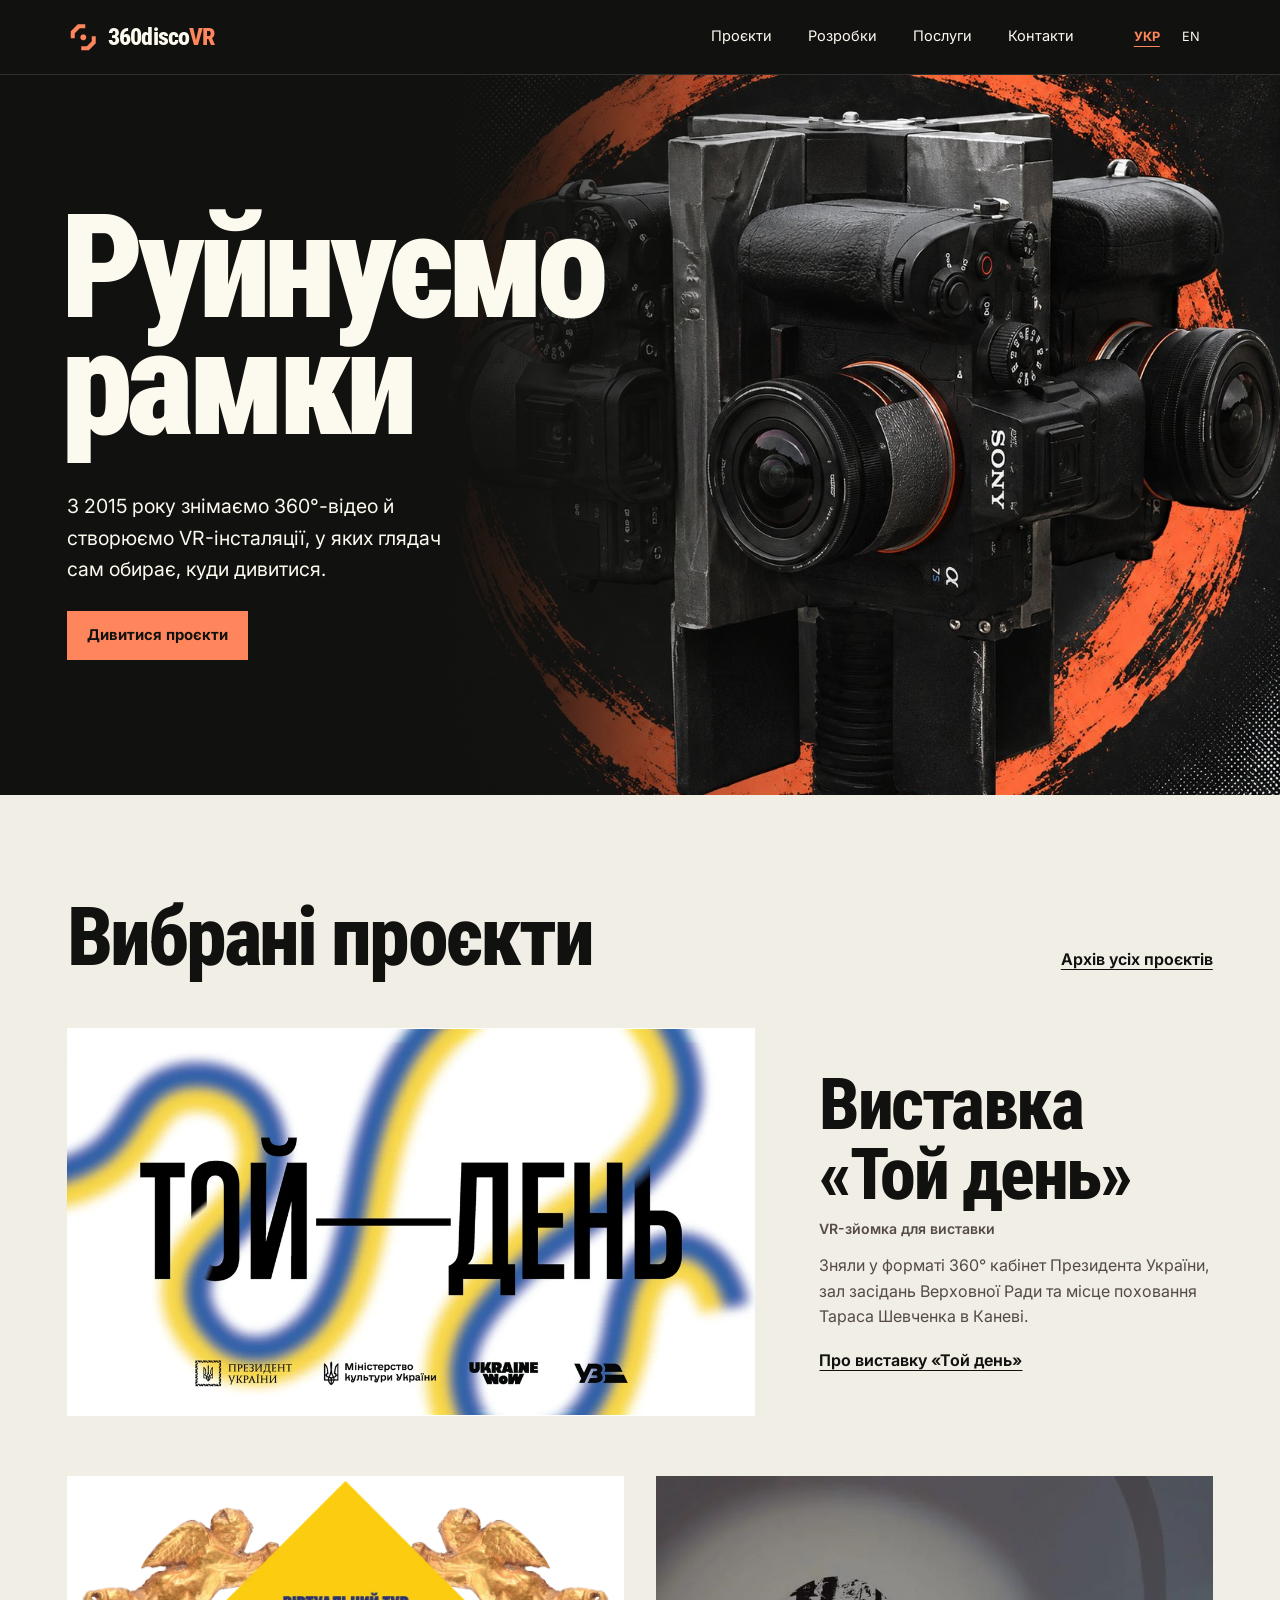
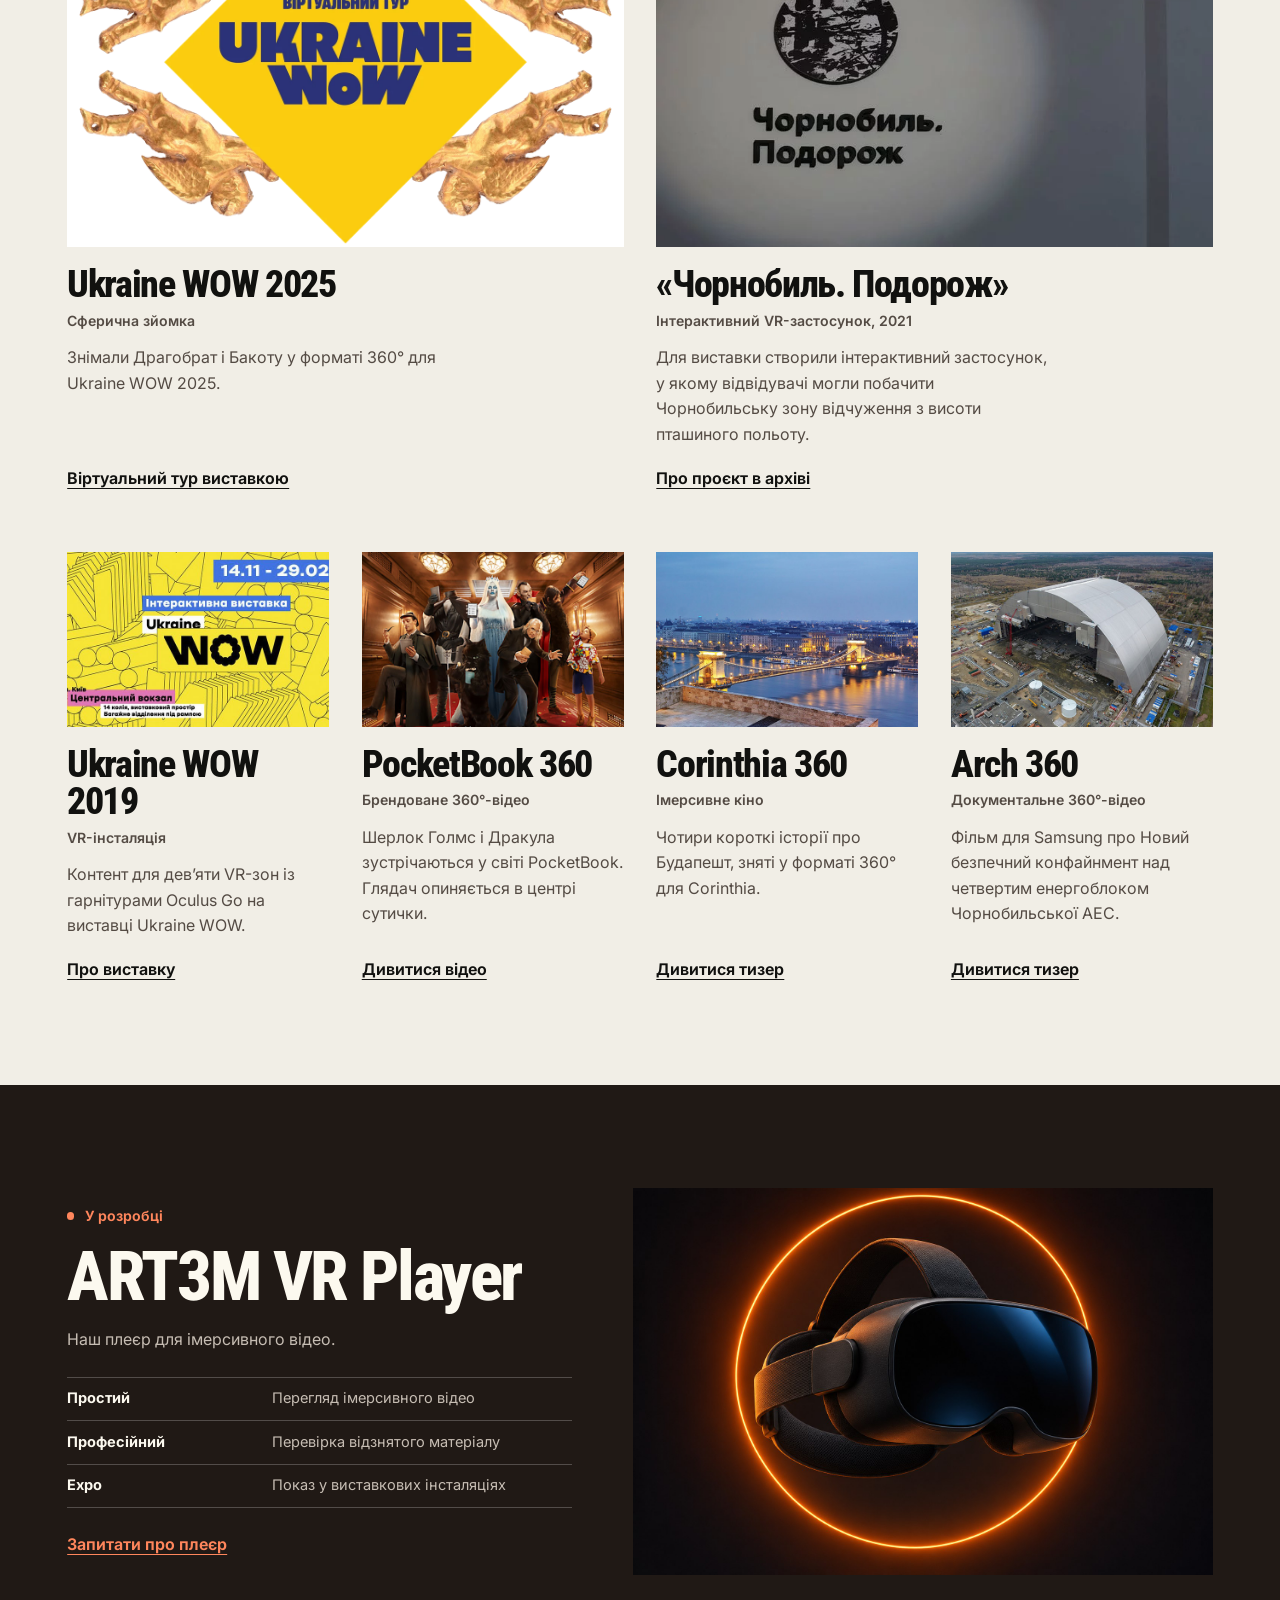
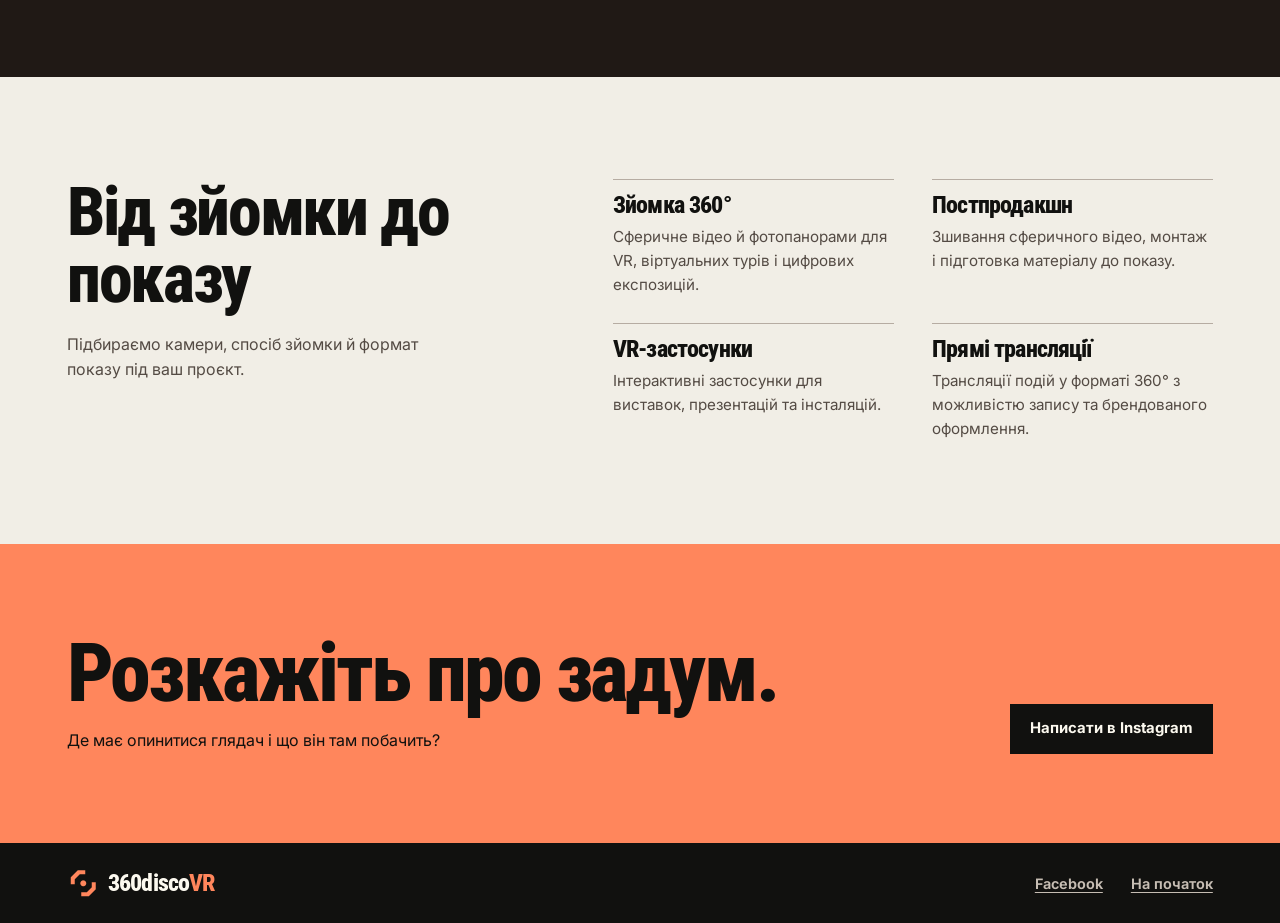
==== index.html @ 65d3a254 "Update project archive and optimize timeline images" ====
<!doctype html>
<html lang="uk">
<head>
  <meta charset="utf-8">
  <meta name="viewport" content="width=device-width, initial-scale=1">
  <meta name="theme-color" content="#11110f">
  <title>Зйомка 360°-відео, VR-інсталяції та трансляції | 360discoVR</title>
  <meta name="description" content="360discoVR знімає 360°-відео з 2015 року. Сферична зйомка, постпродакшн, VR-застосунки, віртуальні тури та прямі трансляції.">
  <link rel="canonical" href="https://360discovr.com/">
  <link rel="alternate" hreflang="uk" href="https://360discovr.com/">
  <link rel="alternate" hreflang="en" href="https://360discovr.com/index_en.html">
  <link rel="alternate" hreflang="x-default" href="https://360discovr.com/">
  <meta property="og:type" content="website">
  <meta property="og:site_name" content="360discoVR">
  <meta property="og:title" content="Зйомка 360°-відео, VR-інсталяції та трансляції | 360discoVR">
  <meta property="og:description" content="360discoVR знімає 360°-відео з 2015 року. Сферична зйомка, постпродакшн, VR-застосунки, віртуальні тури та прямі трансляції.">
  <meta property="og:url" content="https://360discovr.com/">
  <meta property="og:locale" content="uk_UA">
  <meta property="og:locale:alternate" content="en_US">
  <meta property="og:image" content="https://360discovr.com/assets/hero-rig.jpg">
  <meta property="og:image:width" content="1122">
  <meta property="og:image:height" content="1402">
  <meta property="og:image:alt" content="Багатокамерний риг 360discoVR для сферичної зйомки">
  <meta name="twitter:card" content="summary">
  <script type="application/ld+json">
  {
    "@context": "https://schema.org",
    "@graph": [
      {
        "@type": "WebSite",
        "@id": "https://360discovr.com/#website",
        "url": "https://360discovr.com/",
        "name": "360discoVR",
        "inLanguage": [
          "uk",
          "en"
        ],
        "publisher": {
          "@id": "https://360discovr.com/#organization"
        }
      },
      {
        "@type": "Organization",
        "@id": "https://360discovr.com/#organization",
        "name": "360discoVR",
        "url": "https://360discovr.com/",
        "logo": "https://360discovr.com/assets/frame-mark.png",
        "sameAs": [
          "https://www.facebook.com/360discovr",
          "https://www.instagram.com/360discovr/"
        ]
      }
    ]
  }
  </script>
  <link rel="icon" href="assets/frame-mark.png" type="image/png" sizes="64x64">
  <link rel="stylesheet" href="styles.css">
  <script src="site.js" defer></script>
</head>
<body id="top">
  <a class="skip" href="#main">До основного вмісту</a>
  <header class="site-header" id="header">
    <div class="wrap header-inner" id="page-wrapper">
      <a class="brand" href="#top" aria-label="360discoVR"><img class="brand-mark" src="assets/frame-mark.png" alt="" width="64" height="64"><span>360disco<span class="brand-accent">VR</span></span></a>
      <nav class="primary-nav" aria-label="Основна навігація">
        <a href="#work">Проєкти</a>
        <a href="#lab">Розробки</a>
        <a href="#services">Послуги</a>
        <a href="#contact">Контакти</a>
      </nav>
      <nav class="languages" aria-label="Мова сайту">
        <span lang="uk" aria-label="Українська" aria-current="true">УКР</span>
        <a href="index_en.html" lang="en" hreflang="en" aria-label="English" data-language-switch>EN</a>
      </nav>
    </div>
  </header>
  <main id="main">
    <section class="hero" id="banner" aria-labelledby="hero-title">
      <div class="wrap hero-inner">
        <div class="hero-copy">
          <h1 id="hero-title">Руйнуємо<br>рамки</h1>
          <p>З 2015 року знімаємо 360°-відео й створюємо VR-інсталяції, у яких глядач сам обирає, куди дивитися.</p>
          <a class="button button-primary" href="#work">Дивитися проєкти</a>
        </div>
      </div>
      <div class="hero-media">
        <img src="assets/hero-rig.jpg" alt="Багатокамерний риг 360discoVR для зйомки 360°" width="1122" height="1402" fetchpriority="high">
      </div>
    </section>
    <section class="work" id="work" aria-labelledby="work-title">
      <div class="wrap">
        <div class="work-heading">
          <h2 id="work-title">Вибрані проєкти</h2>
          <a class="text-link" href="timeline/timeline.html">Архів усіх проєктів</a>
        </div>
        <div class="work-grid" id="four">
          <article class="project project-featured project-poster" id="that-day">
            <div class="project-visual">
              <img src="assets/that-day.webp" alt="Афіша виставки «Той день»" width="1200" height="674" loading="lazy" decoding="async">
            </div>
            <div class="project-body">
              <h3>Виставка «Той день»</h3>
              <p class="project-type">VR-зйомка для виставки</p>
              <p>Зняли у форматі 360° кабінет Президента України, зал засідань Верховної Ради та місце поховання Тараса Шевченка в Каневі.</p>
              <a class="text-link" href="https://www.president.gov.ua/news/prezident-i-persha-ledi-vidvidali-vistavku-toj-den-prisvyach-105965">Про виставку «Той день»</a>
            </div>
          </article>
          <article class="project project-wide project-poster" id="ukraine-wow-2025">
            <div class="project-visual">
              <img src="assets/ukraine-wow-2025.webp" alt="Обкладинка віртуального туру Ukraine WOW" width="1200" height="788" loading="lazy" decoding="async">
            </div>
            <div class="project-body">
              <h3>Ukraine WOW 2025</h3>
              <p class="project-type">Сферична зйомка</p>
              <p>Знімали Драгобрат і Бакоту у форматі 360° для Ukraine WOW 2025.</p>
              <a class="text-link" href="https://wow.emuseum.ua/">Віртуальний тур виставкою</a>
            </div>
          </article>
          <article class="project project-wide" id="chornobyl-journey">
            <div class="project-visual">
              <img src="assets/chornobyl-journey.png" alt="Назва виставки «Чорнобиль. Подорож» на стіні експозиції" width="800" height="533" loading="lazy" decoding="async">
            </div>
            <div class="project-body">
              <h3>«Чорнобиль. Подорож»</h3>
              <p class="project-type">Інтерактивний VR-застосунок, 2021</p>
              <p>Для виставки створили інтерактивний застосунок, у якому відвідувачі могли побачити Чорнобильську зону відчуження з висоти пташиного польоту.</p>
              <a class="text-link" href="timeline/timeline.html#chornobyl-journey">Про проєкт в архіві</a>
            </div>
          </article>
          <article class="project" id="ukraine-wow-2019">
            <div class="project-visual">
              <img src="assets/ukraine-wow.jpg" alt="" loading="lazy" decoding="async">
            </div>
            <div class="project-body">
              <h3>Ukraine WOW 2019</h3>
              <p class="project-type">VR-інсталяція</p>
              <p>Контент для дев’яти VR-зон із гарнітурами Oculus Go на виставці Ukraine WOW.</p>
              <a class="text-link" href="https://youtu.be/pH9osvwG40c">Про виставку</a>
            </div>
          </article>
          <article class="project">
            <div class="project-visual">
              <img src="assets/pocketbook.jpg" alt="" loading="lazy" decoding="async">
            </div>
            <div class="project-body">
              <h3>PocketBook 360</h3>
              <p class="project-type">Брендоване 360°-відео</p>
              <p>Шерлок Голмс і Дракула зустрічаються у світі PocketBook. Глядач опиняється в центрі сутички.</p>
              <a class="text-link" href="https://youtu.be/mjKu3R2jIFE">Дивитися відео</a>
            </div>
          </article>
          <article class="project">
            <div class="project-visual">
              <img src="assets/corinthia.jpg" alt="" loading="lazy" decoding="async">
            </div>
            <div class="project-body">
              <h3>Corinthia 360</h3>
              <p class="project-type">Імерсивне кіно</p>
              <p>Чотири короткі історії про Будапешт, зняті у форматі 360° для Corinthia.</p>
              <a class="text-link" href="https://vimeo.com/211934282" aria-label="Дивитися тизер Corinthia 360">Дивитися тизер</a>
            </div>
          </article>
          <article class="project">
            <div class="project-visual">
              <img src="assets/arch.jpg" alt="" loading="lazy" decoding="async">
            </div>
            <div class="project-body">
              <h3>Arch 360</h3>
              <p class="project-type">Документальне 360°-відео</p>
              <p>Фільм для Samsung про Новий безпечний конфайнмент над четвертим енергоблоком Чорнобильської АЕС.</p>
              <a class="text-link" href="https://vimeo.com/208648472" aria-label="Дивитися тизер Arch 360">Дивитися тизер</a>
            </div>
          </article>
        </div>
      </div>
    </section>
    <section class="lab" id="lab" aria-labelledby="lab-title">
      <div class="wrap product">
        <div class="product-copy">
          <p class="status">У розробці</p>
          <h2 id="lab-title">ART3M VR Player</h2>
          <p class="product-intro">Наш плеєр для імерсивного відео.</p>
          <dl class="mode-list">
            <div><dt>Простий</dt><dd>Перегляд імерсивного відео</dd></div>
            <div><dt>Професійний</dt><dd>Перевірка відзнятого матеріалу</dd></div>
            <div><dt>Expo</dt><dd>Показ у виставкових інсталяціях</dd></div>
          </dl>
          <a class="text-link" href="#contact">Запитати про плеєр</a>
        </div>
        <img class="product-image" src="assets/player.jpg" alt="" width="1536" height="1024" loading="lazy" decoding="async">
      </div>
    </section>
    <section class="services" id="services" aria-labelledby="services-title">
      <div class="wrap services-inner" id="wrapper">
        <div class="services-heading">
          <h2 id="services-title">Від зйомки до показу</h2>
          <p>Підбираємо камери, спосіб зйомки й формат показу під ваш проєкт.</p>
        </div>
        <div class="service-grid">
          <article class="service" id="one"><h3>Зйомка 360°</h3><p>Сферичне відео й фотопанорами для VR, віртуальних турів і цифрових експозицій.</p></article>
          <article class="service" id="two"><h3>Постпродакшн</h3><p>Зшивання сферичного відео, монтаж і підготовка матеріалу до показу.</p></article>
          <article class="service" id="three"><h3>VR-застосунки</h3><p>Інтерактивні застосунки для виставок, презентацій та інсталяцій.</p></article>
          <article class="service"><h3>Прямі трансляції</h3><p>Трансляції подій у форматі 360° з можливістю запису та брендованого оформлення.</p></article>
        </div>
      </div>
    </section>
    <section class="contact" id="contact" aria-labelledby="contact-title">
      <div class="wrap contact-inner" id="footer">
        <div>
          <h2 id="contact-title">Розкажіть про задум.</h2>
          <p>Де має опинитися глядач і що він там побачить?</p>
        </div>
        <a class="button button-dark" href="https://www.instagram.com/360discovr/">Написати в Instagram</a>
      </div>
    </section>
  </main>
  <footer class="wrap footer">
    <a class="brand" href="#top" aria-label="360discoVR"><img class="brand-mark" src="assets/frame-mark.png" alt="" width="64" height="64"><span>360disco<span class="brand-accent">VR</span></span></a>
    <a class="text-link" href="https://www.facebook.com/360discovr">Facebook</a>
    <a class="text-link" href="#top">На початок</a>
  </footer>
</body>
</html>
---- styles.css ----
@import url('https://fonts.googleapis.com/css2?family=Inter:wght@400..700&family=Roboto+Condensed:wght@600..900&display=swap');

:root {
  color-scheme: dark;
  --black: #11110f;
  --white: #fcf9ef;
  --paper: #f1eee6;
  --accent: #ff865c;
  --muted: #c6bdb3;
  --paper-muted: #544b44;
  --display: "Roboto Condensed", "Arial Narrow", Inter, system-ui, sans-serif;
  --gutter: clamp(1.125rem, 5.25vw, 5rem);
  --section-space: clamp(3.5rem, 8vw, 8rem);
}

*, *::before, *::after { box-sizing: border-box; }
html { scroll-behavior: smooth; }
body { margin: 0; background: var(--black); color: var(--white); font: 1rem / 1.6 Inter, system-ui, sans-serif; }
h1, h2, h3, p, dl, dd { margin: 0; }
h1, h2, h3 { font-family: var(--display); font-weight: 800; line-height: .98; letter-spacing: -.035em; }
h2 { font-size: clamp(2.65rem, 6.4vw, 6.25rem); text-wrap: balance; }
a { color: inherit; text-decoration: none; }
a:focus-visible { outline: 2px solid currentColor; outline-offset: 5px; }
img { display: block; width: 100%; height: auto; }
.wrap { width: min(100%, 91rem); margin-inline: auto; padding-inline: var(--gutter); }
.skip { position: absolute; z-index: 5; top: .75rem; left: .75rem; padding: .65rem 1rem; transform: translateY(-200%); background: var(--accent); color: var(--black); }
.skip:focus { transform: translateY(0); }

.site-header { position: relative; z-index: 1; border-bottom: 1px solid #ffffff20; }
.header-inner { display: grid; grid-template-columns: 1fr auto auto; align-items: center; column-gap: clamp(1.25rem, 4vw, 4rem); min-height: 4.6rem; }
.brand { display: inline-flex; align-items: center; gap: .55rem; width: fit-content; white-space: nowrap; font: 800 1.52rem / 1 var(--display); letter-spacing: -.035em; }
.brand-mark { flex: none; width: 2rem; height: 2rem; }
.brand-accent { color: var(--accent); }
.primary-nav, .languages { display: flex; align-items: center; }
.primary-nav { flex-wrap: wrap; column-gap: clamp(.8rem, 2.8vw, 2.7rem); font-size: .91rem; }
.primary-nav a, .languages > * { display: inline-flex; align-items: center; min-height: 2.75rem; }
.primary-nav a:hover, .languages a:hover, .footer a:hover { color: var(--accent); }
.languages { font-size: .8rem; }
.languages > * { justify-content: center; min-width: 2.75rem; padding-inline: .25rem; }
.languages [aria-current] { color: var(--accent); font-weight: 700; text-decoration: underline; text-underline-offset: .36em; }

.hero { position: relative; isolation: isolate; }
.hero-media { position: absolute; z-index: -1; inset: 0 0 0 34%; }
.hero-media img { height: 100%; object-fit: cover; object-position: center 46%; }
.hero-media::after {
  position: absolute;
  inset: 0;
  content: "";
  background: linear-gradient(90deg, var(--black), #11110fdf 11%, #11110f38 34%, transparent 54%);
  pointer-events: none;
}
.hero-inner { display: grid; align-items: center; min-height: clamp(37rem, 80svh, 54rem); padding-block: clamp(4rem, 8vw, 8rem); }
.hero-copy { max-width: 56%; }
.hero h1 {
  margin-left: -.045em;
  font-size: clamp(4.65rem, 11.3vw, 11rem);
  font-weight: 900;
  line-height: .81;
  letter-spacing: -.045em;
}
.hero-copy p { max-width: 32ch; margin-top: clamp(1.6rem, 4vw, 3rem); color: var(--white); font-size: clamp(1rem, 1.7vw, 1.22rem); }
.button { display: inline-flex; align-items: center; justify-content: center; width: fit-content; min-height: 3.1rem; padding: .75rem 1.25rem; font-size: .93rem; font-weight: 700; line-height: 1.3; }
.button-primary { margin-top: 1.6rem; background: var(--accent); color: var(--black); }
.button-primary:hover { background: var(--white); }
.button-primary:focus-visible { outline-color: var(--white); }

.work, .services { color-scheme: light; background: var(--paper); color: var(--black); }
.work { padding-block: var(--section-space); }
.work-heading { display: flex; flex-wrap: wrap; justify-content: space-between; align-items: baseline; gap: .9rem 2rem; margin-bottom: clamp(1.7rem, 4vw, 3.5rem); }
.work-heading h2 { text-wrap: unset; }
.work-grid { display: grid; grid-template-columns: repeat(4, minmax(0, 1fr)); gap: clamp(2rem, 4.75vw, 4.5rem) clamp(1.2rem, 2.55vw, 2.5rem); }
.project { position: relative; display: flex; flex-direction: column; min-width: 0; }
.project-wide { grid-column: span 2; }
.project-featured { grid-column: 1 / -1; display: grid; grid-template-columns: minmax(0, 1.75fr) minmax(0, 1fr); align-items: center; gap: clamp(1.4rem, 5vw, 4.75rem); }
.project-visual { overflow: hidden; aspect-ratio: 3 / 2; background: #d5cdc0; }
.project-featured .project-visual { aspect-ratio: 16 / 9; }
.project-visual img { height: 100%; object-fit: cover; }
.project-poster .project-visual { background: #fff; }
.project-poster .project-visual img { object-fit: contain; }
.project-body { display: flex; flex: 1; flex-direction: column; align-items: flex-start; padding-top: 1.1rem; }
.project-featured .project-body { padding-top: 0; }
.project h3 { font-size: clamp(1.75rem, 3vw, 2.9rem); }
.project-featured h3 { font-size: clamp(2.7rem, 5.6vw, 5.5rem); }
.project-type { margin-top: .45rem; color: var(--paper-muted); font-size: .88rem; font-weight: 600; }
.project-body > p + p { max-width: 40ch; margin-block: .8rem 1.15rem; color: var(--paper-muted); }
.text-link { font-weight: 650; text-decoration: underline; text-underline-offset: .24em; text-decoration-thickness: 1px; }
.text-link:hover { text-decoration-thickness: 2px; }
.project .text-link { margin-top: auto; }
.project .text-link::after { position: absolute; inset: 0; content: ""; }
.project .text-link:focus-visible { outline: none; }
.project .text-link:focus-visible::after { outline: 2px solid var(--black); outline-offset: 6px; }

.lab { background: #201915; padding-block: var(--section-space); }
.product { display: grid; grid-template-columns: minmax(0, 1fr) minmax(0, 1.15fr); gap: clamp(1.75rem, 4.75vw, 4.75rem); align-items: center; }
.status { display: flex; align-items: center; gap: .65rem; margin-bottom: 1rem; color: var(--accent); font-size: .88rem; font-weight: 650; }
.status::before { width: .45rem; aspect-ratio: 1; background: currentColor; border-radius: 50%; content: ""; }
.product h2 { font-size: clamp(2.65rem, 5.4vw, 5.6rem); text-wrap: unset; }
.product-intro { max-width: 43ch; margin-top: 1rem; color: var(--muted); }
.mode-list { margin-block: 1.5rem; border-top: 1px solid #ffffff39; }
.mode-list div { display: grid; grid-template-columns: minmax(7.4rem, .85fr) minmax(0, 1.3fr); gap: .6rem; padding-block: .6rem; border-bottom: 1px solid #ffffff39; font-size: .91rem; }
.mode-list dt { font-weight: 700; }
.mode-list dd { color: var(--muted); }
.product-copy .text-link { color: var(--accent); }
.product-image { aspect-ratio: 3 / 2; object-fit: cover; }

.services { padding-block: var(--section-space); }
.services-inner { display: grid; grid-template-columns: minmax(0, .85fr) minmax(0, 1.15fr); gap: clamp(1.8rem, 8vw, 8rem); align-items: start; }
.services h2 { font-size: clamp(2.65rem, 5.3vw, 5.1rem); text-wrap: unset; }
.services-heading p { max-width: 36ch; margin-top: 1.2rem; color: var(--paper-muted); }
.service-grid { display: grid; grid-template-columns: repeat(2, minmax(0, 1fr)); gap: 1.6rem clamp(1.1rem, 3vw, 3rem); }
.service { padding-top: .85rem; border-top: 1px solid #b6aca2; }
.service h3 { margin-bottom: .45rem; font-size: 1.5rem; }
.service p { color: var(--paper-muted); font-size: .95rem; }

.contact { background: var(--accent); color: var(--black); }
.contact-inner { display: flex; justify-content: space-between; align-items: end; gap: 1.5rem; padding-block: clamp(2.8rem, 7vw, 6.5rem); }
.contact h2 { max-width: 18ch; text-wrap: unset; }
.contact p { max-width: 49ch; margin-top: .9rem; }
.button-dark { flex: none; background: var(--black); color: var(--white); }
.button-dark:hover { background: #36251f; }
.button-dark:focus-visible { outline-color: var(--black); }
.footer { display: flex; align-items: center; gap: 1rem 1.75rem; min-height: 5rem; padding-block: 1rem; }
.footer .brand { margin-right: auto; }
.footer .text-link { color: var(--muted); font-size: .9rem; }

.archive-header { grid-template-columns: 1fr auto; }
.archive-header > .text-link { font-size: .9rem; }
.archive-intro { padding-block: clamp(2.75rem, 6vw, 5.5rem) clamp(2rem, 4vw, 3.75rem); }
.archive-intro h1 { font-size: clamp(3rem, 8vw, 7rem); }
.archive-intro p { max-width: 58ch; margin-top: 1rem; color: var(--muted); }
.archive-years { display: flex; flex-wrap: wrap; gap: 0 clamp(1rem, 2.4vw, 2rem); margin-top: 1.5rem; border-top: 1px solid #ffffff26; }
.archive-years a { display: inline-flex; min-height: 2.75rem; align-items: center; color: var(--accent); font-size: .9rem; font-weight: 700; }
.archive-years a:hover { text-decoration: underline; text-underline-offset: .25em; }
.archive-list { padding-block: clamp(1.75rem, 4vw, 3.5rem) var(--section-space); }
.archive { background: var(--paper); }
.archive-intro { background: var(--black); }
.archive-list { color-scheme: light; color: var(--black); }
.archive-year { display: grid; grid-template-columns: minmax(6rem, .24fr) minmax(0, 1fr); gap: clamp(1rem, 4vw, 4.5rem); padding-block: clamp(1.5rem, 4vw, 3.5rem); border-top: 1px solid #b6aca2; }
.archive-year h2 { font-size: clamp(2.55rem, 5.2vw, 5rem); text-wrap: unset; scroll-margin-top: 1rem; }
.archive-project { padding-block: 1.5rem; scroll-margin-top: 1rem; }
.archive-project:first-child { padding-top: 0; }
.archive-project:last-child { padding-bottom: 0; }
.archive-project + .archive-project { border-top: 1px solid #b6aca2; }
.archive-project-media { display: grid; grid-template-columns: minmax(0, 1fr) minmax(0, .75fr); align-items: start; gap: clamp(1rem, 3vw, 2.5rem); }
.archive-project h3 { font-size: clamp(1.6rem, 3.15vw, 3rem); }
.archive-copy p { max-width: 66ch; margin-top: .65rem; color: var(--paper-muted); }
.archive-project .archive-date { margin: 0 0 .55rem; font-size: .88rem; font-weight: 600; }
.archive-cover { max-height: 17rem; width: auto; max-width: 100%; justify-self: end; }
.archive-project-poster .archive-cover { width: 100%; aspect-ratio: 3 / 2; object-fit: contain; background: white; }

@media (max-width: 960px) {
  .work-grid { grid-template-columns: repeat(2, minmax(0, 1fr)); }
  .project-wide { grid-column: auto; }
}

@media (max-width: 780px) {
  .header-inner { grid-template-columns: 1fr auto; padding-block: .45rem 0; }
  .languages { grid-area: 1 / 2; }
  .primary-nav { grid-column: 1 / -1; column-gap: clamp(.8rem, 3vw, 2rem); }
  .hero-inner { min-height: clamp(31rem, 72svh, 41rem); }
  .hero-media { left: 25%; }
  .hero-copy { max-width: 64%; }
  .project-featured { grid-template-columns: minmax(0, 1.2fr) minmax(0, 1fr); }
  .product, .services-inner { grid-template-columns: 1fr; }
  .product-image { max-width: 42rem; }
  .contact-inner { flex-direction: column; align-items: flex-start; }
}

@media (max-width: 560px) {
  .primary-nav { font-size: .86rem; }
  .hero { display: grid; }
  .hero-inner { grid-row: 1; min-height: 0; padding-block: 2.85rem 0; }
  .hero-copy { max-width: 100%; }
  .hero h1 { font-size: clamp(4.35rem, 16vw, 6rem); }
  .hero-copy p { margin-top: 1.2rem; }
  .button-primary { margin-top: 1.25rem; }
  .hero-media { position: relative; grid-row: 2; inset: auto; margin-top: -.1rem; aspect-ratio: 1.25; }
  .hero-media img { object-position: center 44%; }
  .hero-media::after { background: linear-gradient(180deg, var(--black), transparent 26%); }
  .work-grid, .project-featured { grid-template-columns: 1fr; }
  .project-featured { gap: 1.1rem; }
  .project-featured .project-visual { aspect-ratio: 3 / 2; }
  .footer { flex-wrap: wrap; }
  .footer .brand { flex-basis: 100%; }
  .archive-year, .archive-project-media { grid-template-columns: 1fr; gap: 1rem; }
  .archive-cover { justify-self: start; }
}

@media (max-width: 400px) {
  .service-grid { grid-template-columns: 1fr; }
}

@media (prefers-reduced-motion: reduce) {
  html { scroll-behavior: auto; }
}
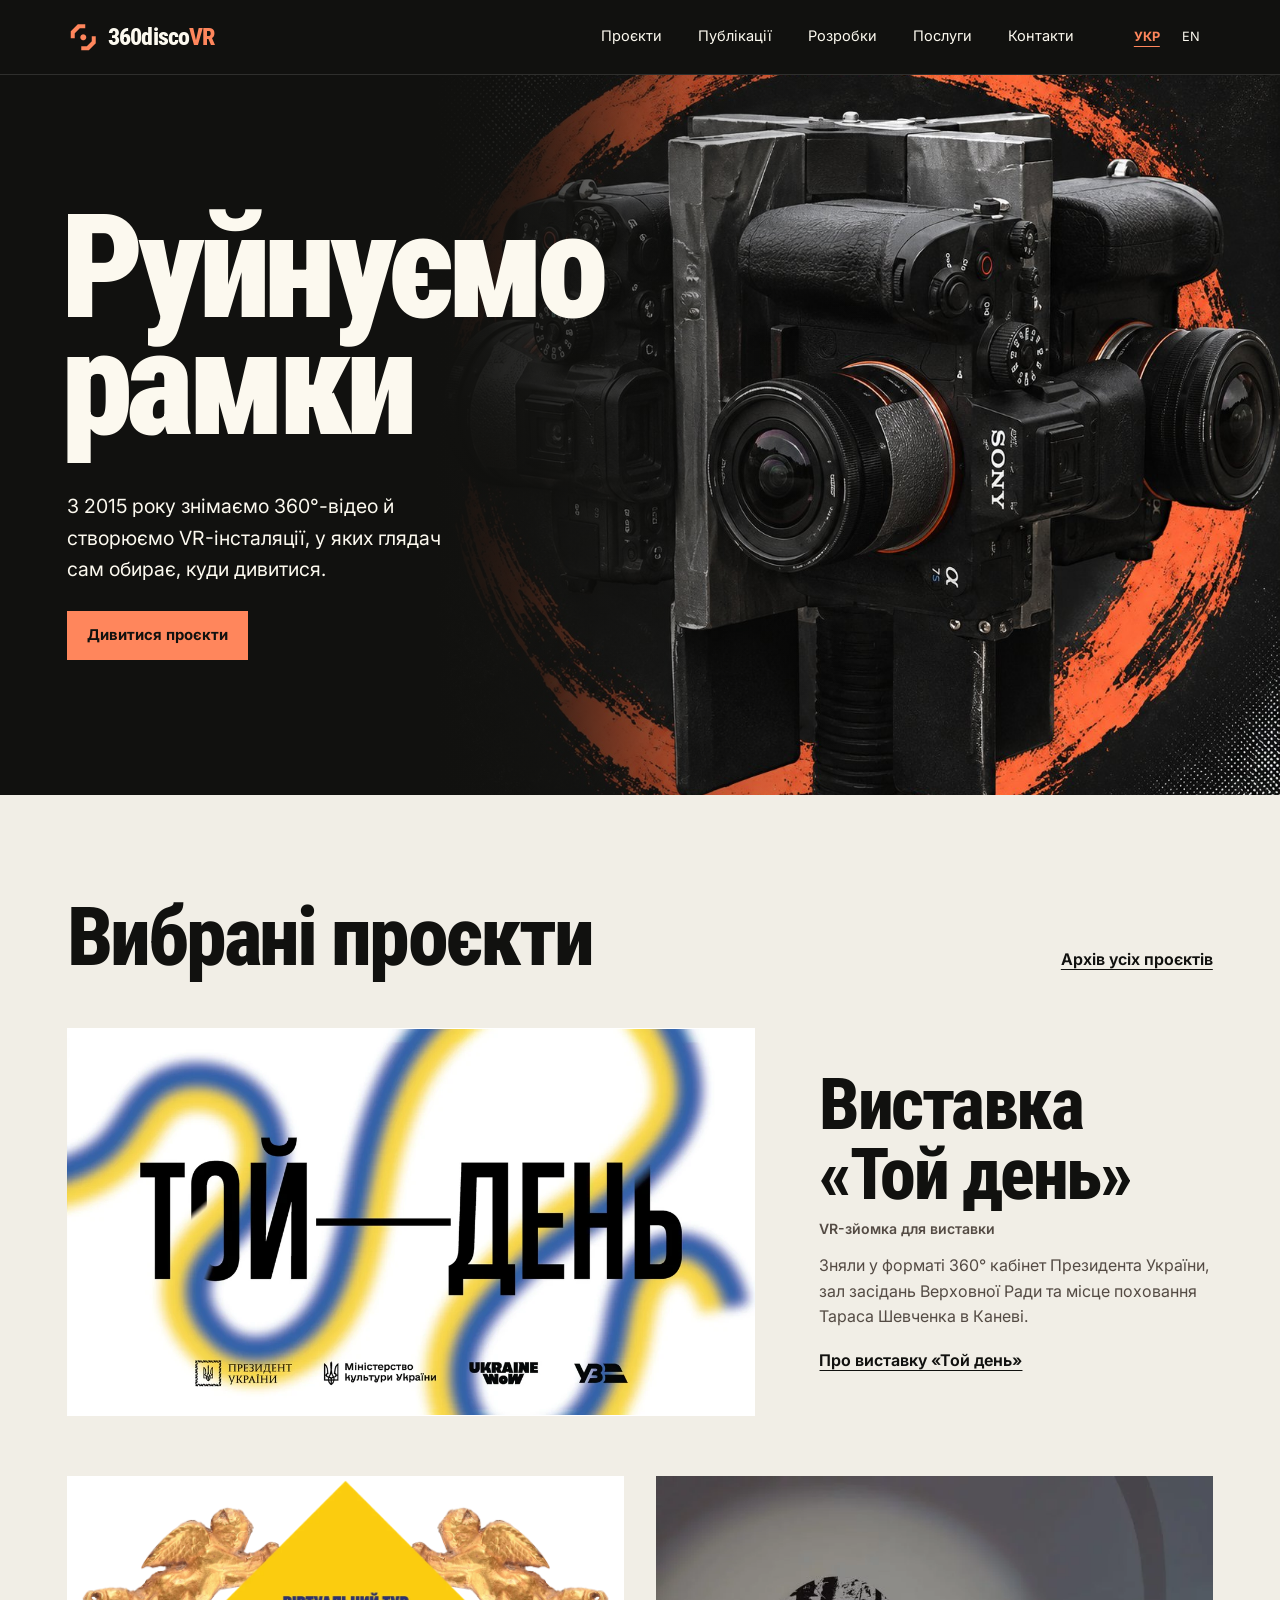
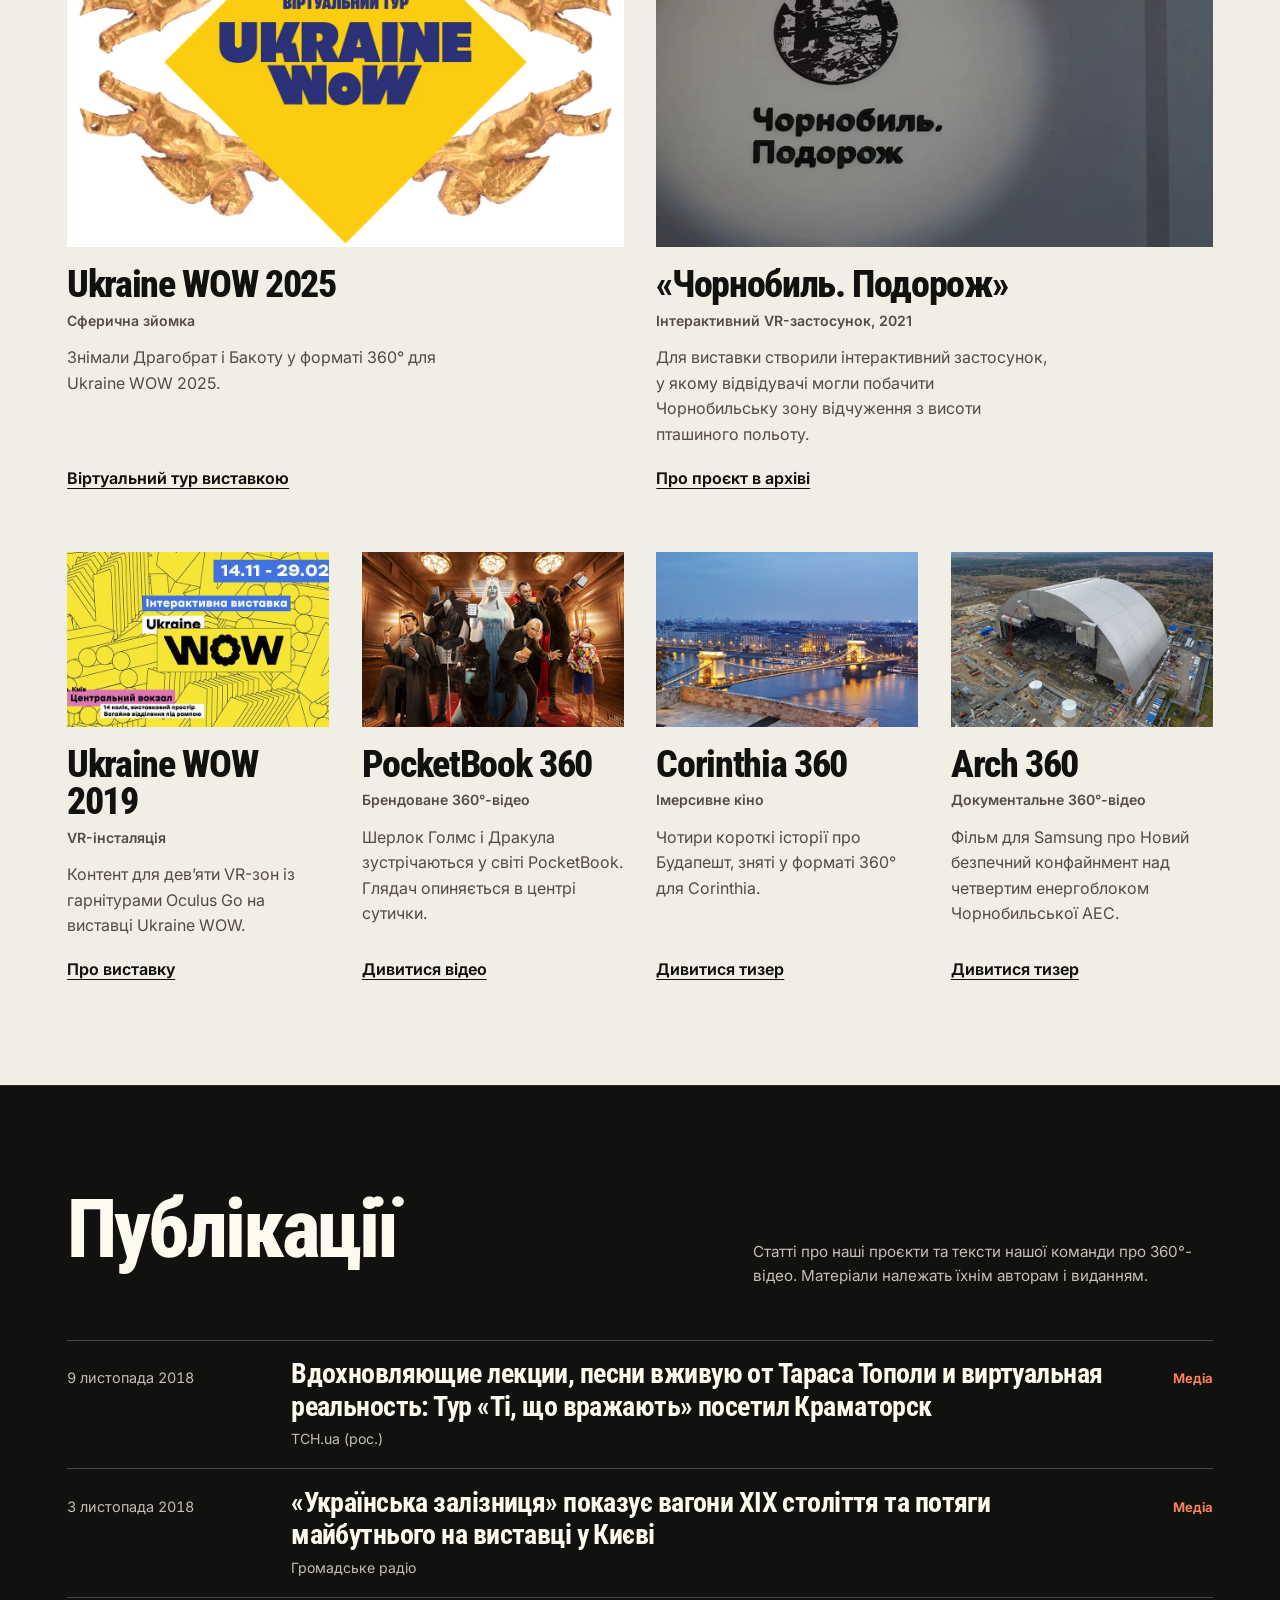
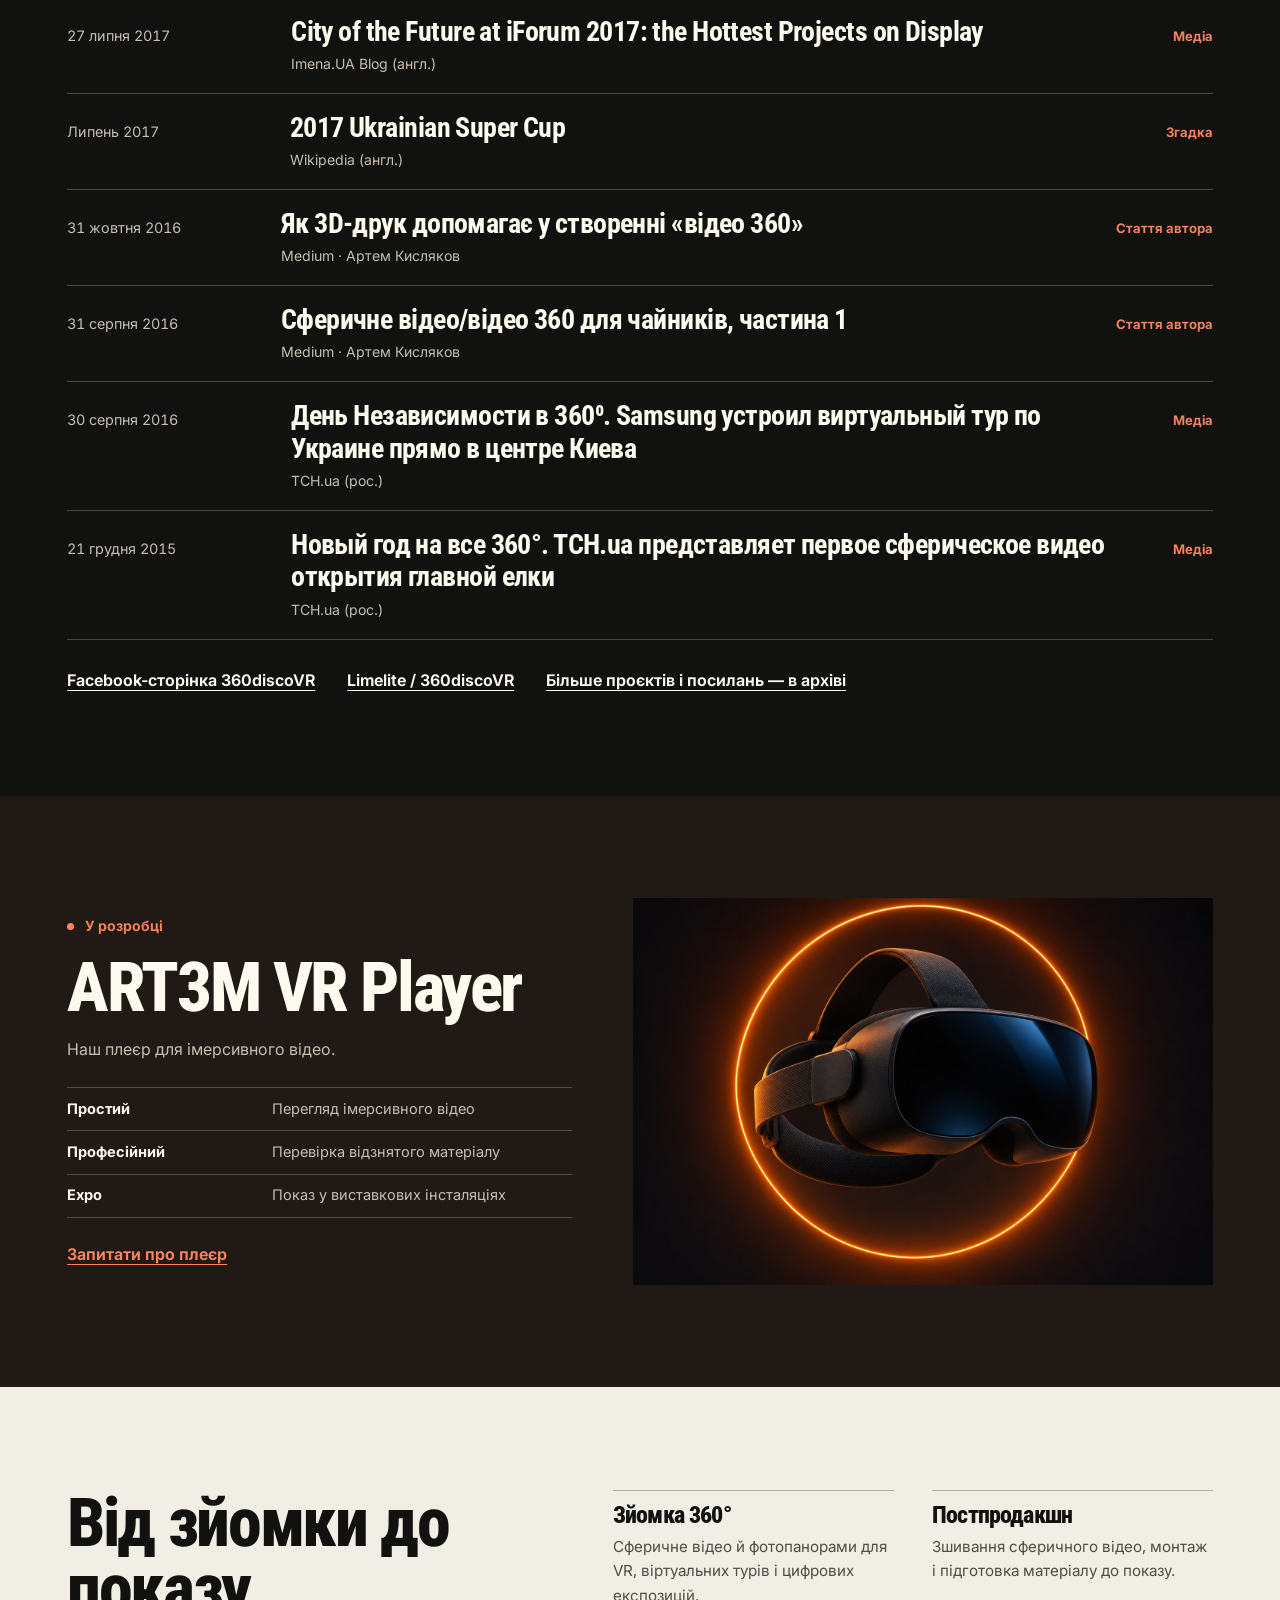
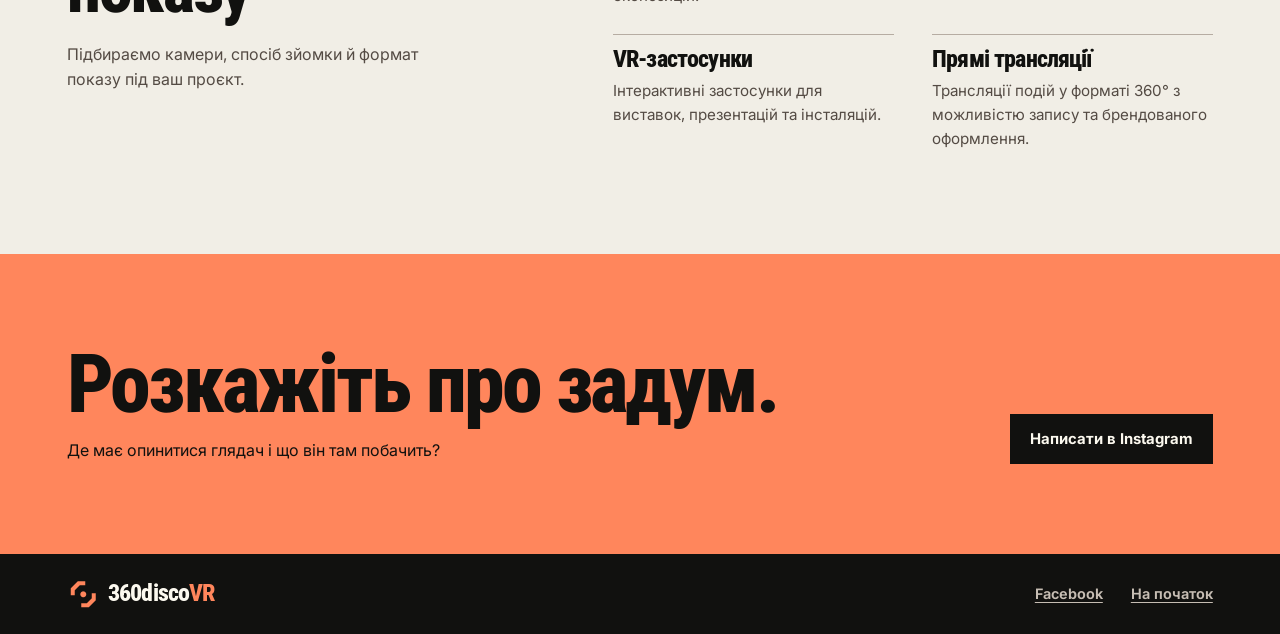
==== commit 65a94280: "Add press and articles section (UA + EN) Eight verified items: ТСН.ua, Громадське радіо, Imena.UA, W" ====
--- a/index.html
+++ b/index.html
@@ -8,7 +8,7 @@
   <meta name="description" content="360discoVR знімає 360°-відео з 2015 року. Сферична зйомка, постпродакшн, VR-застосунки, віртуальні тури та прямі трансляції.">
   <link rel="canonical" href="https://360discovr.com/">
   <link rel="alternate" hreflang="uk" href="https://360discovr.com/">
-  <link rel="alternate" hreflang="en" href="https://360discovr.com/index_en.html">
+  <link rel="alternate" hreflang="en" href="https://360discovr.com/index_en">
   <link rel="alternate" hreflang="x-default" href="https://360discovr.com/">
   <meta property="og:type" content="website">
   <meta property="og:site_name" content="360discoVR">
@@ -64,13 +64,14 @@
       <a class="brand" href="#top" aria-label="360discoVR"><img class="brand-mark" src="assets/frame-mark.png" alt="" width="64" height="64"><span>360disco<span class="brand-accent">VR</span></span></a>
       <nav class="primary-nav" aria-label="Основна навігація">
         <a href="#work">Проєкти</a>
+        <a href="#press">Публікації</a>
         <a href="#lab">Розробки</a>
         <a href="#services">Послуги</a>
         <a href="#contact">Контакти</a>
       </nav>
       <nav class="languages" aria-label="Мова сайту">
         <span lang="uk" aria-label="Українська" aria-current="true">УКР</span>
-        <a href="index_en.html" lang="en" hreflang="en" aria-label="English" data-language-switch>EN</a>
+        <a href="index_en" lang="en" hreflang="en" aria-label="English" data-language-switch>EN</a>
       </nav>
     </div>
   </header>
@@ -91,7 +92,7 @@
       <div class="wrap">
         <div class="work-heading">
           <h2 id="work-title">Вибрані проєкти</h2>
-          <a class="text-link" href="timeline/timeline.html">Архів усіх проєктів</a>
+          <a class="text-link" href="timeline/timeline">Архів усіх проєктів</a>
         </div>
         <div class="work-grid" id="four">
           <article class="project project-featured project-poster" id="that-day">
@@ -124,7 +125,7 @@
               <h3>«Чорнобиль. Подорож»</h3>
               <p class="project-type">Інтерактивний VR-застосунок, 2021</p>
               <p>Для виставки створили інтерактивний застосунок, у якому відвідувачі могли побачити Чорнобильську зону відчуження з висоти пташиного польоту.</p>
-              <a class="text-link" href="timeline/timeline.html#chornobyl-journey">Про проєкт в архіві</a>
+              <a class="text-link" href="timeline/timeline#chornobyl-journey">Про проєкт в архіві</a>
             </div>
           </article>
           <article class="project" id="ukraine-wow-2019">
@@ -172,6 +173,85 @@
             </div>
           </article>
         </div>
+      </div>
+    </section>
+    <section class="press" id="press" aria-labelledby="press-title">
+      <div class="wrap">
+        <div class="work-heading">
+          <h2 id="press-title">Публікації</h2>
+          <p class="press-intro">Статті про наші проєкти та тексти нашої команди про 360°-відео. Матеріали належать їхнім авторам і виданням.</p>
+        </div>
+        <ol class="press-list">
+          <li class="press-item">
+            <time class="press-date" datetime="2018-11-09">9 листопада 2018</time>
+            <div class="press-main">
+              <a class="press-title" href="https://ru.tsn.ua/ukrayina/vdohnovlyayuschie-lekcii-pesni-vzhivuyu-ot-tarasa-topoli-i-virtualnaya-realnost-tur-ti-scho-vrazhayut-posetil-kramatorsk-1247079.html" lang="ru" rel="noopener">Вдохновляющие лекции, песни вживую от Тараса Тополи и виртуальная реальность: Тур «Ті, що вражають» посетил Краматорск</a>
+              <p class="press-source">ТСН.ua (рос.)</p>
+            </div>
+            <span class="press-type">Медіа</span>
+          </li>
+          <li class="press-item">
+            <time class="press-date" datetime="2018-11-03">3 листопада 2018</time>
+            <div class="press-main">
+              <a class="press-title" href="https://hromadske.radio/news/2018/11/03/ukrayinska-zaliznycya-pokazuye-vagony-hih-stolittya-ta-potyagy-maybutnogo-na-vystavci-u-kyyevi" lang="uk" rel="noopener">«Українська залізниця» показує вагони ХІХ століття та потяги майбутнього на виставці у Києві</a>
+              <p class="press-source">Громадське радіо</p>
+            </div>
+            <span class="press-type">Медіа</span>
+          </li>
+          <li class="press-item">
+            <time class="press-date" datetime="2017-07-27">27 липня 2017</time>
+            <div class="press-main">
+              <a class="press-title" href="https://www.imena.ua/blog/?p=187022" lang="en" rel="noopener">City of the Future at iForum 2017: the Hottest Projects on Display</a>
+              <p class="press-source">Imena.UA Blog (англ.)</p>
+            </div>
+            <span class="press-type">Медіа</span>
+          </li>
+          <li class="press-item">
+            <time class="press-date" datetime="2017-07-15">Липень 2017</time>
+            <div class="press-main">
+              <a class="press-title" href="https://en.wikipedia.org/wiki/2017_Ukrainian_Super_Cup" lang="en" rel="noopener">2017 Ukrainian Super Cup</a>
+              <p class="press-source">Wikipedia (англ.)</p>
+            </div>
+            <span class="press-type">Згадка</span>
+          </li>
+          <li class="press-item">
+            <time class="press-date" datetime="2016-10-31">31 жовтня 2016</time>
+            <div class="press-main">
+              <a class="press-title" href="https://medium.com/@artemkysliakov/%D1%8F%D0%BA-3d-%D0%B4%D1%80%D1%83%D0%BA-%D0%B4%D0%BE%D0%BF%D0%BE%D0%BC%D0%B0%D0%B3%D0%B0%D1%94-%D1%83-%D1%81%D1%82%D0%B2%D0%BE%D1%80%D0%B5%D0%BD%D0%BD%D1%96-%D0%B2%D1%96%D0%B4%D0%B5%D0%BE-360-dc0987d4b910" lang="uk" rel="noopener">Як 3D-друк допомагає у створенні «відео 360»</a>
+              <p class="press-source">Medium · Артем Кисляков</p>
+            </div>
+            <span class="press-type">Стаття автора</span>
+          </li>
+          <li class="press-item">
+            <time class="press-date" datetime="2016-08-31">31 серпня 2016</time>
+            <div class="press-main">
+              <a class="press-title" href="https://medium.com/@artemkysliakov/%D1%81%D1%84%D0%B5%D1%80%D0%B8%D1%87%D0%BD%D0%B5-%D0%B2%D1%96%D0%B4%D0%B5%D0%BE-%D0%B2%D1%96%D0%B4%D0%B5%D0%BE-360-%D0%B4%D0%BB%D1%8F-%D1%87%D0%B0%D0%B9%D0%BD%D0%B8%D0%BA%D1%96%D0%B2-%D1%87%D0%B0%D1%81%D1%82%D0%B8%D0%BD%D0%B0-1-9d3493bd1aa" lang="uk" rel="noopener">Сферичне відео/відео 360 для чайників, частина 1</a>
+              <p class="press-source">Medium · Артем Кисляков</p>
+            </div>
+            <span class="press-type">Стаття автора</span>
+          </li>
+          <li class="press-item">
+            <time class="press-date" datetime="2016-08-30">30 серпня 2016</time>
+            <div class="press-main">
+              <a class="press-title" href="https://ru.tsn.ua/nauka_it/den-nezavisimosti-v-360-samsung-ustroil-virtualnyy-tur-po-ukraine-pryamo-v-centre-kieva-698338.html" lang="ru" rel="noopener">День Независимости в 360⁰. Samsung устроил виртуальный тур по Украине прямо в центре Киева</a>
+              <p class="press-source">ТСН.ua (рос.)</p>
+            </div>
+            <span class="press-type">Медіа</span>
+          </li>
+          <li class="press-item">
+            <time class="press-date" datetime="2015-12-21">21 грудня 2015</time>
+            <div class="press-main">
+              <a class="press-title" href="https://ru.tsn.ua/ukrayina/novyy-god-na-vse-360-tsn-ua-predstavlyaet-pervoe-sfericheskoe-video-otkrytiya-glavnoy-elki-547661.html" lang="ru" rel="noopener">Новый год на все 360°. ТСН.ua представляет первое сферическое видео открытия главной елки</a>
+              <p class="press-source">ТСН.ua (рос.)</p>
+            </div>
+            <span class="press-type">Медіа</span>
+          </li>
+        </ol>
+        <p class="press-links">
+          <a class="text-link" href="https://www.facebook.com/360discovr/" rel="noopener">Facebook-сторінка 360discoVR</a>
+          <a class="text-link" href="http://limelite.co/360discovr" rel="noopener">Limelite / 360discoVR</a>
+          <a class="text-link" href="timeline/timeline">Більше проєктів і посилань — в архіві</a>
+        </p>
       </div>
     </section>
     <section class="lab" id="lab" aria-labelledby="lab-title">
--- a/styles.css
+++ b/styles.css
@@ -90,6 +90,21 @@
 .project .text-link:focus-visible { outline: none; }
 .project .text-link:focus-visible::after { outline: 2px solid var(--black); outline-offset: 6px; }
 
+.press { padding-block: var(--section-space); border-top: 1px solid #ffffff20; }
+.press-intro { max-width: 46ch; color: var(--muted); font-size: .95rem; }
+.press-list { margin: 0; padding: 0; list-style: none; border-top: 1px solid #ffffff39; }
+.press-item { display: grid; grid-template-columns: minmax(8rem, .22fr) minmax(0, 1fr) auto; gap: .5rem clamp(1rem, 3vw, 3rem); align-items: baseline; padding-block: 1.1rem; border-bottom: 1px solid #ffffff39; }
+.press-date { color: var(--muted); font-size: .9rem; font-variant-numeric: tabular-nums; }
+.press-title { font-family: var(--display); font-size: clamp(1.25rem, 2.2vw, 1.85rem); font-weight: 700; line-height: 1.12; letter-spacing: -.02em; text-wrap: balance; text-decoration: underline; text-decoration-color: transparent; text-underline-offset: .22em; transition: text-decoration-color .15s; }
+.press-title:hover, .press-title:focus-visible { text-decoration-color: var(--accent); }
+.press-source { margin-top: .3rem; color: var(--muted); font-size: .88rem; }
+.press-type { color: var(--accent); font-size: .82rem; font-weight: 650; white-space: nowrap; }
+.press-links { display: flex; flex-wrap: wrap; gap: .6rem 2rem; margin-top: 1.75rem; }
+@media (max-width: 640px) {
+  .press-item { grid-template-columns: 1fr; gap: .25rem; }
+  .press-type { order: -1; }
+}
+
 .lab { background: #201915; padding-block: var(--section-space); }
 .product { display: grid; grid-template-columns: minmax(0, 1fr) minmax(0, 1.15fr); gap: clamp(1.75rem, 4.75vw, 4.75rem); align-items: center; }
 .status { display: flex; align-items: center; gap: .65rem; margin-bottom: 1rem; color: var(--accent); font-size: .88rem; font-weight: 650; }
@@ -123,21 +138,28 @@
 .footer .brand { margin-right: auto; }
 .footer .text-link { color: var(--muted); font-size: .9rem; }
 
+.archive-page { scroll-behavior: auto; }
 .archive-header { grid-template-columns: 1fr auto; }
 .archive-header > .text-link { font-size: .9rem; }
 .archive-intro { padding-block: clamp(2.75rem, 6vw, 5.5rem) clamp(2rem, 4vw, 3.75rem); }
 .archive-intro h1 { font-size: clamp(3rem, 8vw, 7rem); }
 .archive-intro p { max-width: 58ch; margin-top: 1rem; color: var(--muted); }
-.archive-years { display: flex; flex-wrap: wrap; gap: 0 clamp(1rem, 2.4vw, 2rem); margin-top: 1.5rem; border-top: 1px solid #ffffff26; }
-.archive-years a { display: inline-flex; min-height: 2.75rem; align-items: center; color: var(--accent); font-size: .9rem; font-weight: 700; }
-.archive-years a:hover { text-decoration: underline; text-underline-offset: .25em; }
+.archive-menu { position: sticky; top: 0; z-index: 2; background: var(--black); border-block: 1px solid #ffffff26; }
+.archive-menu-inner { display: grid; grid-template-columns: minmax(0, 1fr) auto; align-items: center; gap: .75rem; }
+.archive-years { display: flex; gap: clamp(.85rem, 2.4vw, 2rem); overflow-x: auto; scrollbar-width: thin; }
+.archive-years a, .archive-to-top { display: inline-flex; flex: none; min-height: 2.75rem; align-items: center; white-space: nowrap; font-size: .9rem; font-weight: 700; }
+.archive-years a { color: var(--accent); }
+.archive-years a:focus-visible { outline-offset: -2px; }
+.archive-to-top { padding-left: .75rem; border-left: 1px solid #ffffff26; }
+.archive-menu a:hover { text-decoration: underline; text-underline-offset: .25em; }
 .archive-list { padding-block: clamp(1.75rem, 4vw, 3.5rem) var(--section-space); }
 .archive { background: var(--paper); }
 .archive-intro { background: var(--black); }
 .archive-list { color-scheme: light; color: var(--black); }
 .archive-year { display: grid; grid-template-columns: minmax(6rem, .24fr) minmax(0, 1fr); gap: clamp(1rem, 4vw, 4.5rem); padding-block: clamp(1.5rem, 4vw, 3.5rem); border-top: 1px solid #b6aca2; }
-.archive-year h2 { font-size: clamp(2.55rem, 5.2vw, 5rem); text-wrap: unset; scroll-margin-top: 1rem; }
-.archive-project { padding-block: 1.5rem; scroll-margin-top: 1rem; }
+.archive-list :is(h2, article, a) { scroll-margin-top: 4.5rem; }
+.archive-year h2 { font-size: clamp(2.55rem, 5.2vw, 5rem); text-wrap: unset; }
+.archive-project { padding-block: 1.5rem; }
 .archive-project:first-child { padding-top: 0; }
 .archive-project:last-child { padding-bottom: 0; }
 .archive-project + .archive-project { border-top: 1px solid #b6aca2; }
@@ -145,8 +167,8 @@
 .archive-project h3 { font-size: clamp(1.6rem, 3.15vw, 3rem); }
 .archive-copy p { max-width: 66ch; margin-top: .65rem; color: var(--paper-muted); }
 .archive-project .archive-date { margin: 0 0 .55rem; font-size: .88rem; font-weight: 600; }
-.archive-cover { max-height: 17rem; width: auto; max-width: 100%; justify-self: end; }
-.archive-project-poster .archive-cover { width: 100%; aspect-ratio: 3 / 2; object-fit: contain; background: white; }
+.archive-cover { width: 100%; max-height: 17rem; object-fit: contain; object-position: right top; }
+.archive-project-poster .archive-cover { aspect-ratio: 3 / 2; object-position: center; background: white; }
 
 @media (max-width: 960px) {
   .work-grid { grid-template-columns: repeat(2, minmax(0, 1fr)); }
@@ -164,6 +186,14 @@
   .product, .services-inner { grid-template-columns: 1fr; }
   .product-image { max-width: 42rem; }
   .contact-inner { flex-direction: column; align-items: flex-start; }
+}
+
+@media (max-width: 640px) {
+  .archive-menu-inner { gap: .5rem; }
+  .archive-years { display: grid; grid-template-columns: repeat(5, minmax(2rem, 1fr)); gap: 0 .2rem; }
+  .archive-years a { justify-content: center; font-size: .8rem; }
+  .archive-to-top { padding-left: .5rem; font-size: .8rem; }
+  .archive-list :is(h2, article, a) { scroll-margin-top: 6.75rem; }
 }
 
 @media (max-width: 560px) {
@@ -183,7 +213,7 @@
   .footer { flex-wrap: wrap; }
   .footer .brand { flex-basis: 100%; }
   .archive-year, .archive-project-media { grid-template-columns: 1fr; gap: 1rem; }
-  .archive-cover { justify-self: start; }
+  .archive-project-media:not(.archive-project-poster) .archive-cover { object-position: left top; }
 }
 
 @media (max-width: 400px) {
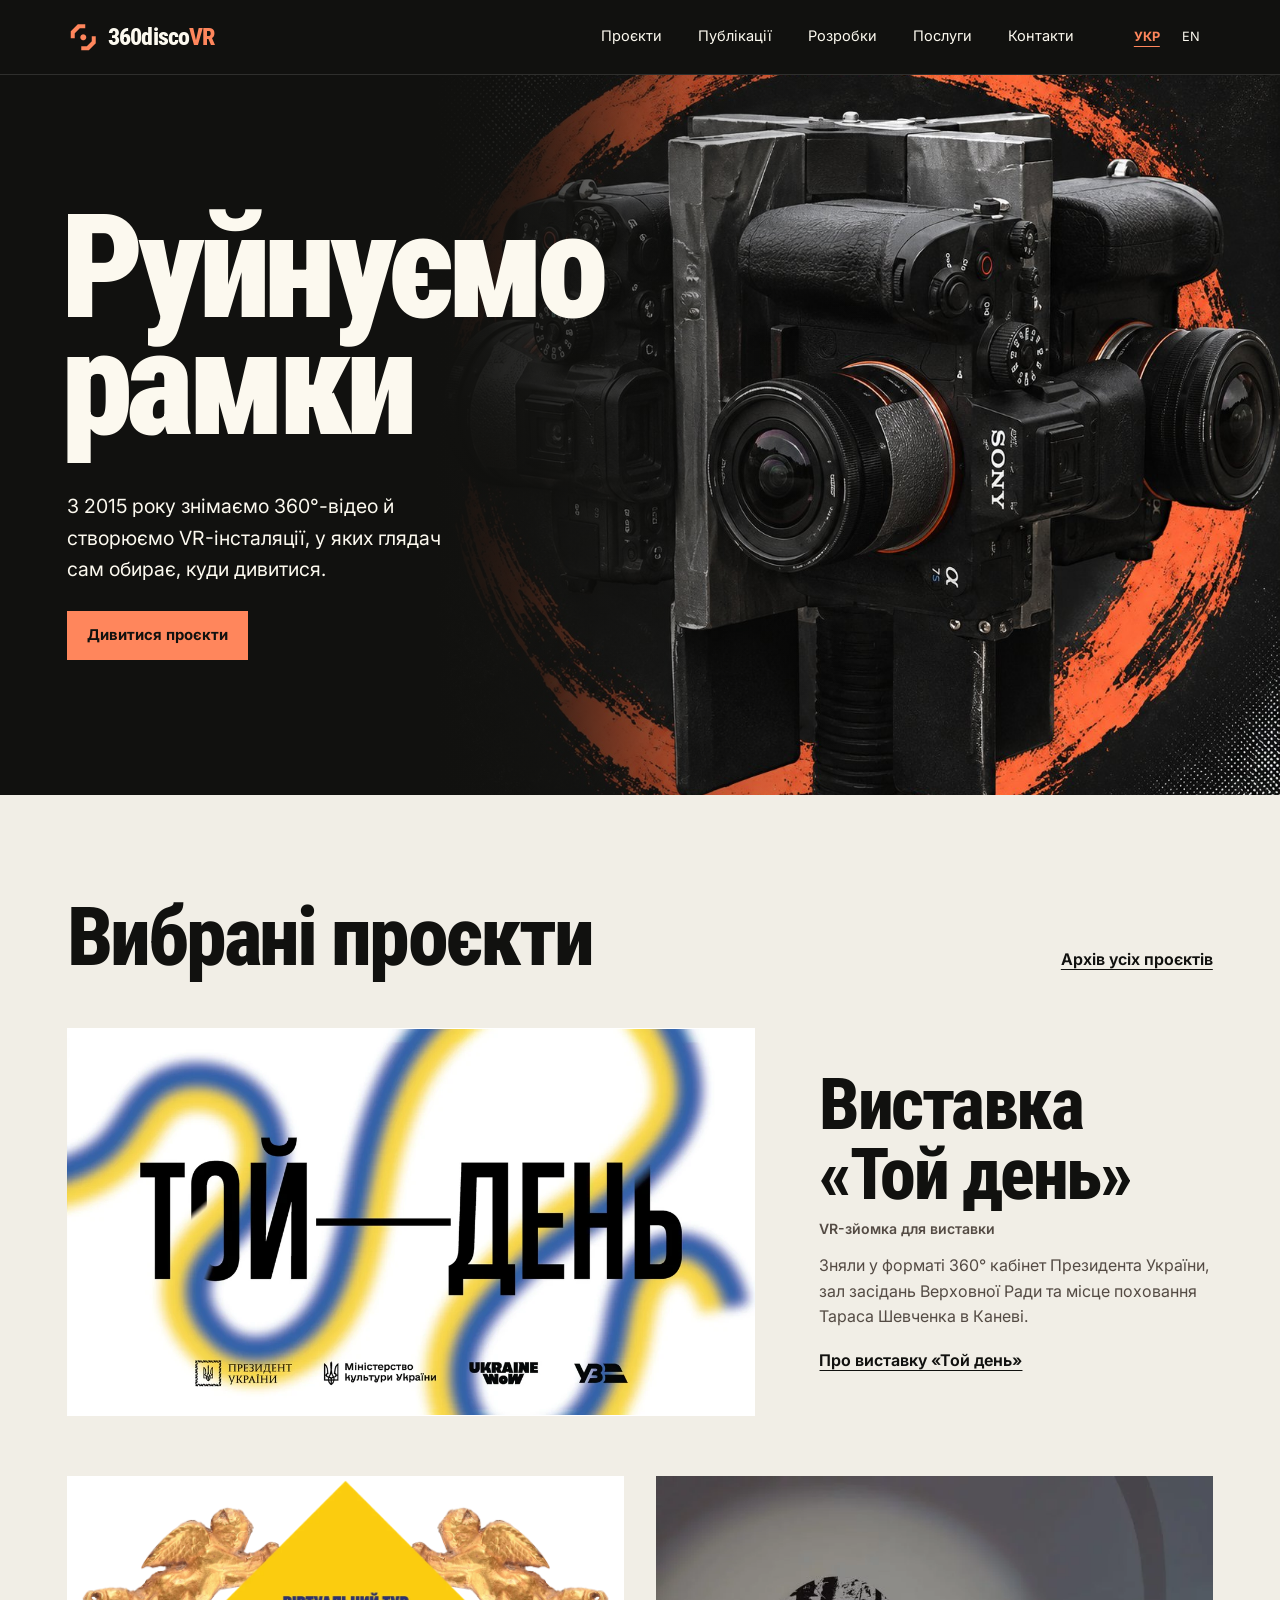
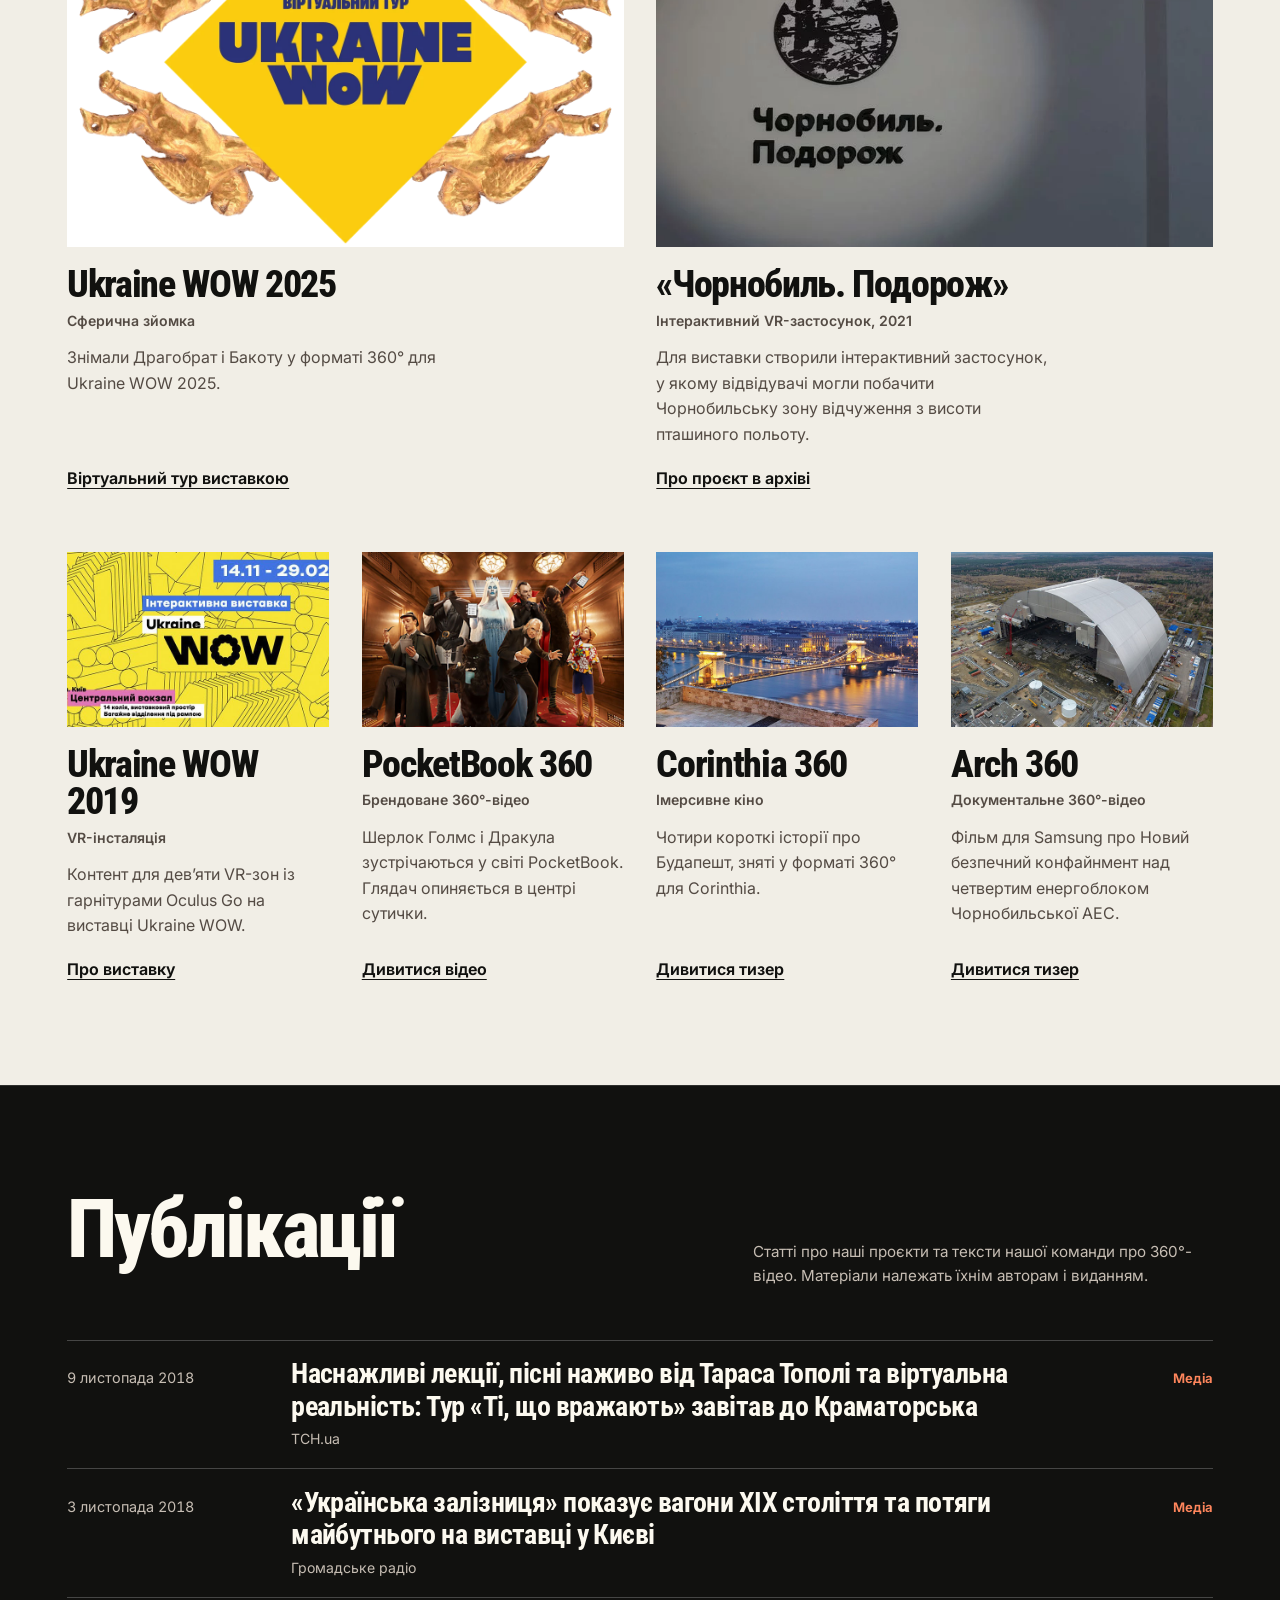
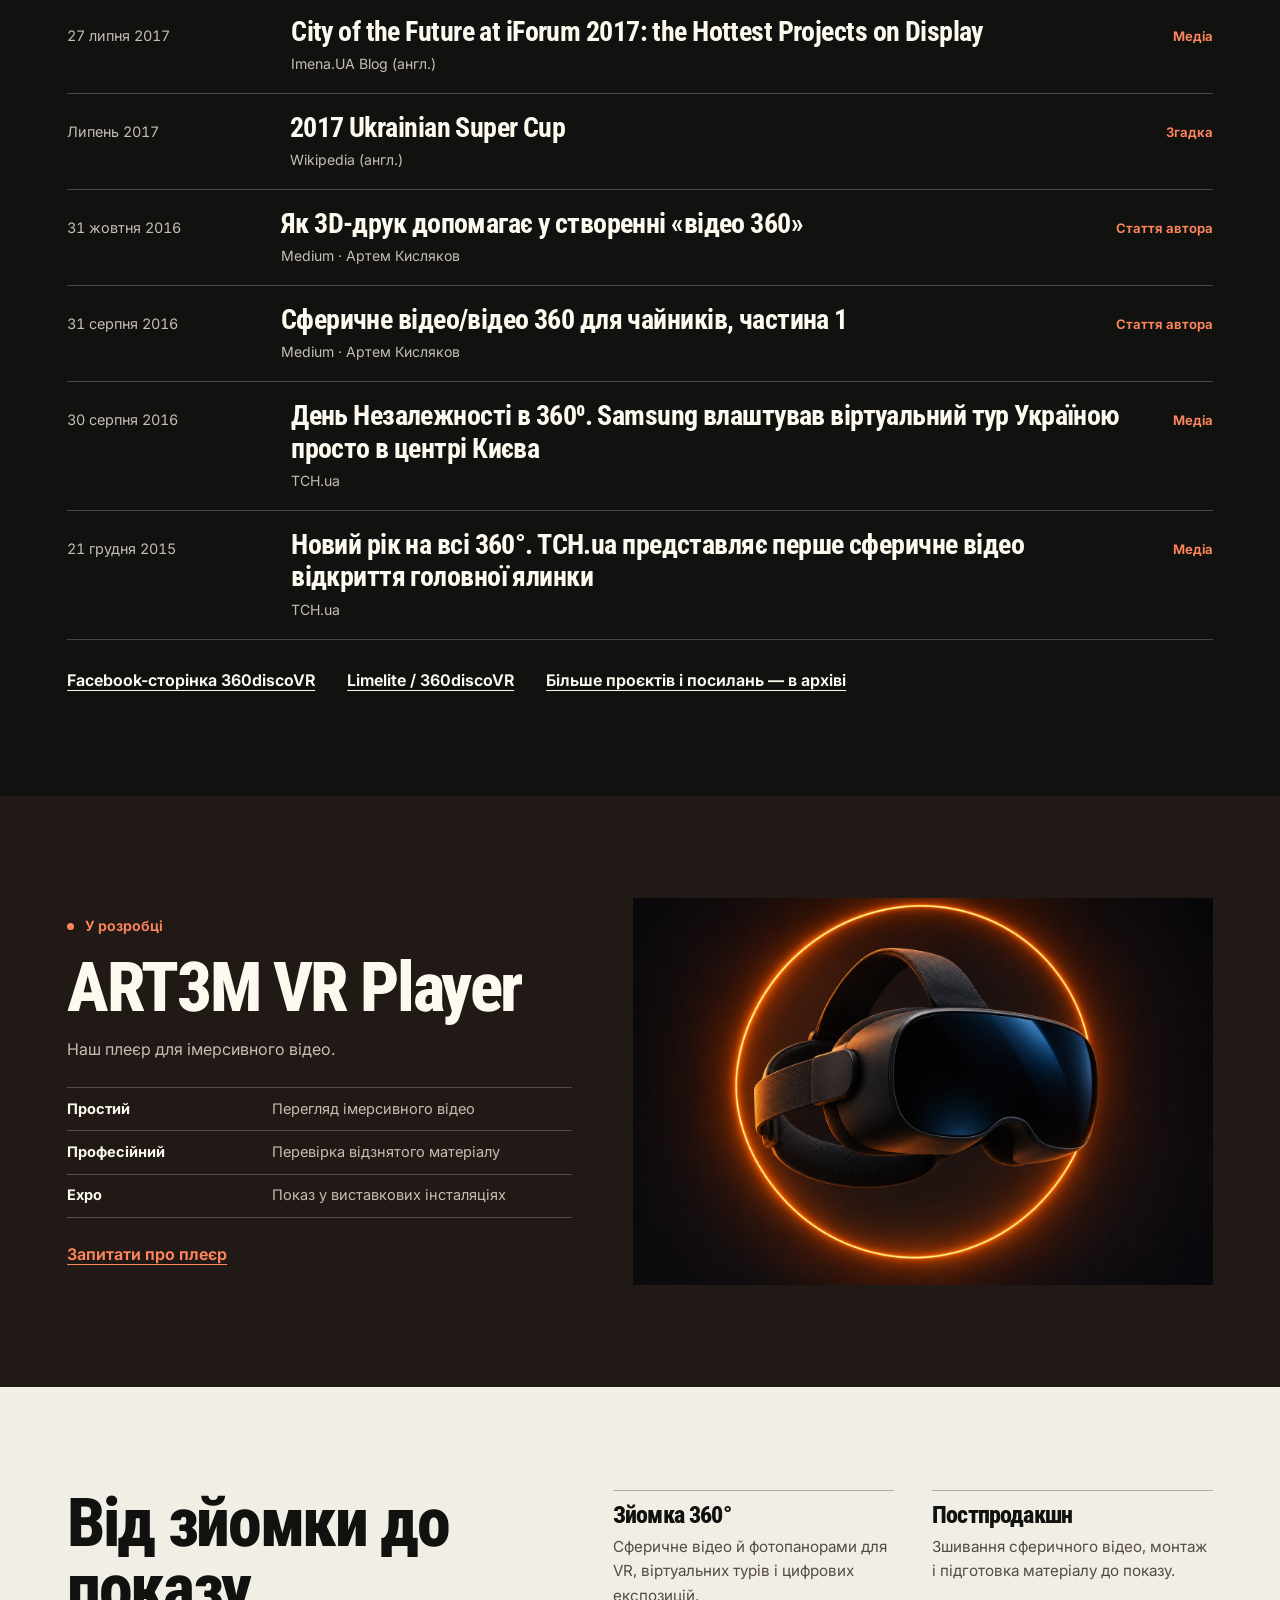
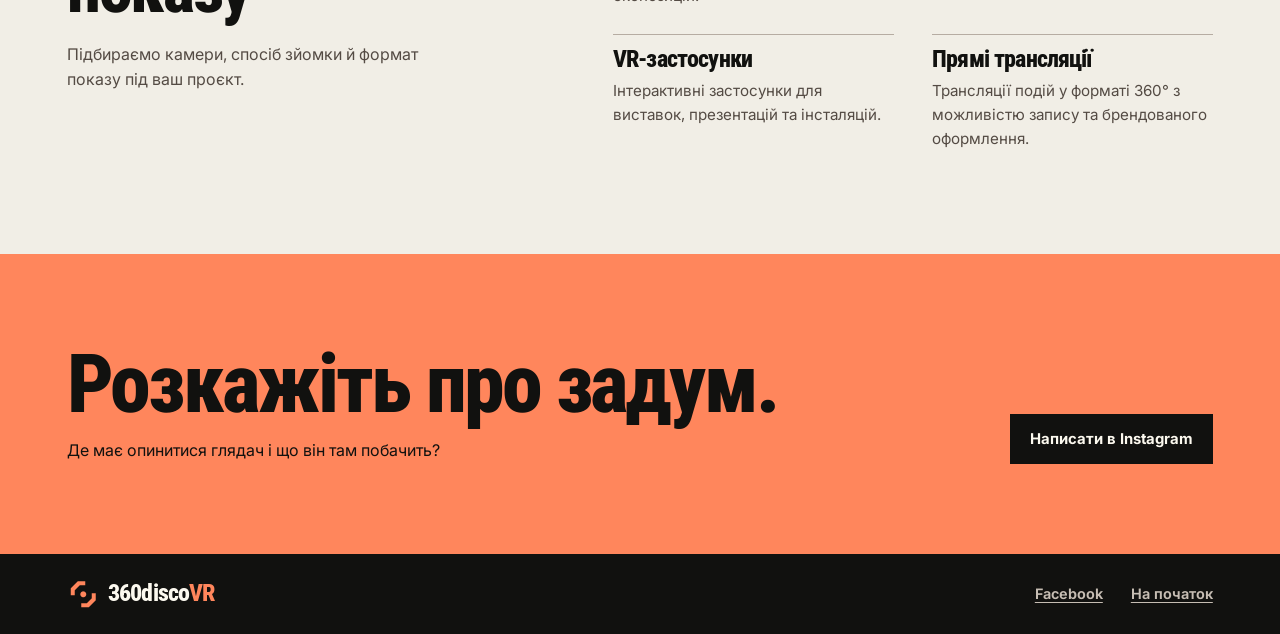
==== commit 80a89e65: "Use Ukrainian-language TSN articles; open press links in a new tab Co-Authored-By: Claude Sonnet 5.5" ====
--- a/index.html
+++ b/index.html
@@ -185,15 +185,15 @@
           <li class="press-item">
             <time class="press-date" datetime="2018-11-09">9 листопада 2018</time>
             <div class="press-main">
-              <a class="press-title" href="https://ru.tsn.ua/ukrayina/vdohnovlyayuschie-lekcii-pesni-vzhivuyu-ot-tarasa-topoli-i-virtualnaya-realnost-tur-ti-scho-vrazhayut-posetil-kramatorsk-1247079.html" lang="ru" rel="noopener">Вдохновляющие лекции, песни вживую от Тараса Тополи и виртуальная реальность: Тур «Ті, що вражають» посетил Краматорск</a>
-              <p class="press-source">ТСН.ua (рос.)</p>
+              <a class="press-title" href="https://tsn.ua/ukrayina/nadihayuchi-lekciyi-pisni-nazhivo-vid-tarasa-topoli-ta-virtualna-realnist-tur-ti-scho-vrazhayut-zavitav-do-kramatorska-1247079.html" lang="uk" target="_blank" rel="noopener noreferrer">Наснажливі лекції, пісні наживо від Тараса Тополі та віртуальна реальність: Тур «Ті, що вражають» завітав до Краматорська</a>
+              <p class="press-source">ТСН.ua</p>
             </div>
             <span class="press-type">Медіа</span>
           </li>
           <li class="press-item">
             <time class="press-date" datetime="2018-11-03">3 листопада 2018</time>
             <div class="press-main">
-              <a class="press-title" href="https://hromadske.radio/news/2018/11/03/ukrayinska-zaliznycya-pokazuye-vagony-hih-stolittya-ta-potyagy-maybutnogo-na-vystavci-u-kyyevi" lang="uk" rel="noopener">«Українська залізниця» показує вагони ХІХ століття та потяги майбутнього на виставці у Києві</a>
+              <a class="press-title" href="https://hromadske.radio/news/2018/11/03/ukrayinska-zaliznycya-pokazuye-vagony-hih-stolittya-ta-potyagy-maybutnogo-na-vystavci-u-kyyevi" lang="uk" target="_blank" rel="noopener noreferrer">«Українська залізниця» показує вагони ХІХ століття та потяги майбутнього на виставці у Києві</a>
               <p class="press-source">Громадське радіо</p>
             </div>
             <span class="press-type">Медіа</span>
@@ -201,7 +201,7 @@
           <li class="press-item">
             <time class="press-date" datetime="2017-07-27">27 липня 2017</time>
             <div class="press-main">
-              <a class="press-title" href="https://www.imena.ua/blog/?p=187022" lang="en" rel="noopener">City of the Future at iForum 2017: the Hottest Projects on Display</a>
+              <a class="press-title" href="https://www.imena.ua/blog/?p=187022" lang="en" target="_blank" rel="noopener noreferrer">City of the Future at iForum 2017: the Hottest Projects on Display</a>
               <p class="press-source">Imena.UA Blog (англ.)</p>
             </div>
             <span class="press-type">Медіа</span>
@@ -209,7 +209,7 @@
           <li class="press-item">
             <time class="press-date" datetime="2017-07-15">Липень 2017</time>
             <div class="press-main">
-              <a class="press-title" href="https://en.wikipedia.org/wiki/2017_Ukrainian_Super_Cup" lang="en" rel="noopener">2017 Ukrainian Super Cup</a>
+              <a class="press-title" href="https://en.wikipedia.org/wiki/2017_Ukrainian_Super_Cup" lang="en" target="_blank" rel="noopener noreferrer">2017 Ukrainian Super Cup</a>
               <p class="press-source">Wikipedia (англ.)</p>
             </div>
             <span class="press-type">Згадка</span>
@@ -217,7 +217,7 @@
           <li class="press-item">
             <time class="press-date" datetime="2016-10-31">31 жовтня 2016</time>
             <div class="press-main">
-              <a class="press-title" href="https://medium.com/@artemkysliakov/%D1%8F%D0%BA-3d-%D0%B4%D1%80%D1%83%D0%BA-%D0%B4%D0%BE%D0%BF%D0%BE%D0%BC%D0%B0%D0%B3%D0%B0%D1%94-%D1%83-%D1%81%D1%82%D0%B2%D0%BE%D1%80%D0%B5%D0%BD%D0%BD%D1%96-%D0%B2%D1%96%D0%B4%D0%B5%D0%BE-360-dc0987d4b910" lang="uk" rel="noopener">Як 3D-друк допомагає у створенні «відео 360»</a>
+              <a class="press-title" href="https://medium.com/@artemkysliakov/%D1%8F%D0%BA-3d-%D0%B4%D1%80%D1%83%D0%BA-%D0%B4%D0%BE%D0%BF%D0%BE%D0%BC%D0%B0%D0%B3%D0%B0%D1%94-%D1%83-%D1%81%D1%82%D0%B2%D0%BE%D1%80%D0%B5%D0%BD%D0%BD%D1%96-%D0%B2%D1%96%D0%B4%D0%B5%D0%BE-360-dc0987d4b910" lang="uk" target="_blank" rel="noopener noreferrer">Як 3D-друк допомагає у створенні «відео 360»</a>
               <p class="press-source">Medium · Артем Кисляков</p>
             </div>
             <span class="press-type">Стаття автора</span>
@@ -225,7 +225,7 @@
           <li class="press-item">
             <time class="press-date" datetime="2016-08-31">31 серпня 2016</time>
             <div class="press-main">
-              <a class="press-title" href="https://medium.com/@artemkysliakov/%D1%81%D1%84%D0%B5%D1%80%D0%B8%D1%87%D0%BD%D0%B5-%D0%B2%D1%96%D0%B4%D0%B5%D0%BE-%D0%B2%D1%96%D0%B4%D0%B5%D0%BE-360-%D0%B4%D0%BB%D1%8F-%D1%87%D0%B0%D0%B9%D0%BD%D0%B8%D0%BA%D1%96%D0%B2-%D1%87%D0%B0%D1%81%D1%82%D0%B8%D0%BD%D0%B0-1-9d3493bd1aa" lang="uk" rel="noopener">Сферичне відео/відео 360 для чайників, частина 1</a>
+              <a class="press-title" href="https://medium.com/@artemkysliakov/%D1%81%D1%84%D0%B5%D1%80%D0%B8%D1%87%D0%BD%D0%B5-%D0%B2%D1%96%D0%B4%D0%B5%D0%BE-%D0%B2%D1%96%D0%B4%D0%B5%D0%BE-360-%D0%B4%D0%BB%D1%8F-%D1%87%D0%B0%D0%B9%D0%BD%D0%B8%D0%BA%D1%96%D0%B2-%D1%87%D0%B0%D1%81%D1%82%D0%B8%D0%BD%D0%B0-1-9d3493bd1aa" lang="uk" target="_blank" rel="noopener noreferrer">Сферичне відео/відео 360 для чайників, частина 1</a>
               <p class="press-source">Medium · Артем Кисляков</p>
             </div>
             <span class="press-type">Стаття автора</span>
@@ -233,23 +233,23 @@
           <li class="press-item">
             <time class="press-date" datetime="2016-08-30">30 серпня 2016</time>
             <div class="press-main">
-              <a class="press-title" href="https://ru.tsn.ua/nauka_it/den-nezavisimosti-v-360-samsung-ustroil-virtualnyy-tur-po-ukraine-pryamo-v-centre-kieva-698338.html" lang="ru" rel="noopener">День Независимости в 360⁰. Samsung устроил виртуальный тур по Украине прямо в центре Киева</a>
-              <p class="press-source">ТСН.ua (рос.)</p>
+              <a class="press-title" href="https://tsn.ua/nauka_it/den-nezalezhnosti-v-360-samsung-vlashtuvav-virtualniy-tur-ukrayinoyu-pryamo-v-centri-kiyeva-736533.html" lang="uk" target="_blank" rel="noopener noreferrer">День Незалежності в 360⁰. Samsung влаштував віртуальний тур Україною просто в центрі Києва</a>
+              <p class="press-source">ТСН.ua</p>
             </div>
             <span class="press-type">Медіа</span>
           </li>
           <li class="press-item">
             <time class="press-date" datetime="2015-12-21">21 грудня 2015</time>
             <div class="press-main">
-              <a class="press-title" href="https://ru.tsn.ua/ukrayina/novyy-god-na-vse-360-tsn-ua-predstavlyaet-pervoe-sfericheskoe-video-otkrytiya-glavnoy-elki-547661.html" lang="ru" rel="noopener">Новый год на все 360°. ТСН.ua представляет первое сферическое видео открытия главной елки</a>
-              <p class="press-source">ТСН.ua (рос.)</p>
+              <a class="press-title" href="https://tsn.ua/ukrayina/noviy-rik-na-vsi-360-tsn-ua-predstavlyaye-pershe-sferichne-video-vidkrittya-golovnoyi-yalinki-557645.html" lang="uk" target="_blank" rel="noopener noreferrer">Новий рік на всі 360°. ТСН.ua представляє перше сферичне відео відкриття головної ялинки</a>
+              <p class="press-source">ТСН.ua</p>
             </div>
             <span class="press-type">Медіа</span>
           </li>
         </ol>
         <p class="press-links">
-          <a class="text-link" href="https://www.facebook.com/360discovr/" rel="noopener">Facebook-сторінка 360discoVR</a>
-          <a class="text-link" href="http://limelite.co/360discovr" rel="noopener">Limelite / 360discoVR</a>
+          <a class="text-link" href="https://www.facebook.com/360discovr/" target="_blank" rel="noopener noreferrer">Facebook-сторінка 360discoVR</a>
+          <a class="text-link" href="http://limelite.co/360discovr" target="_blank" rel="noopener noreferrer">Limelite / 360discoVR</a>
           <a class="text-link" href="timeline/timeline">Більше проєктів і посилань — в архіві</a>
         </p>
       </div>
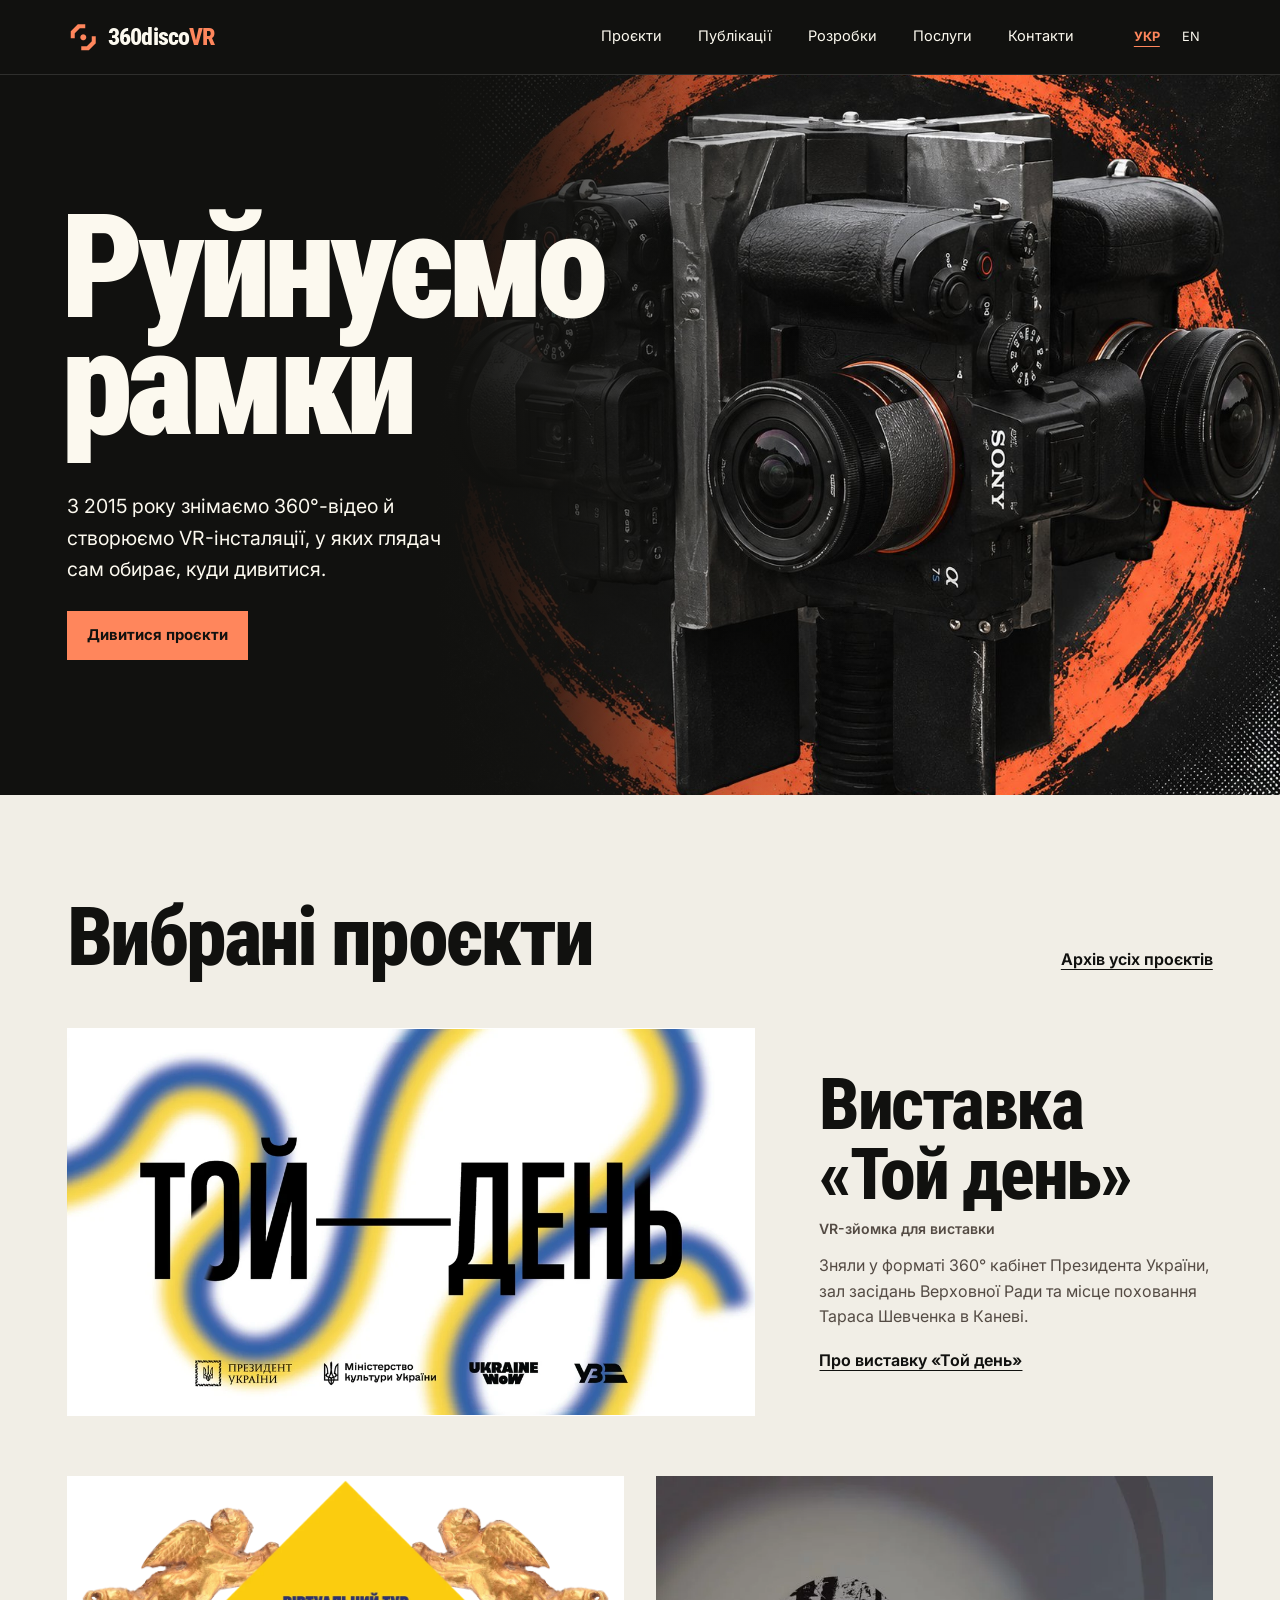
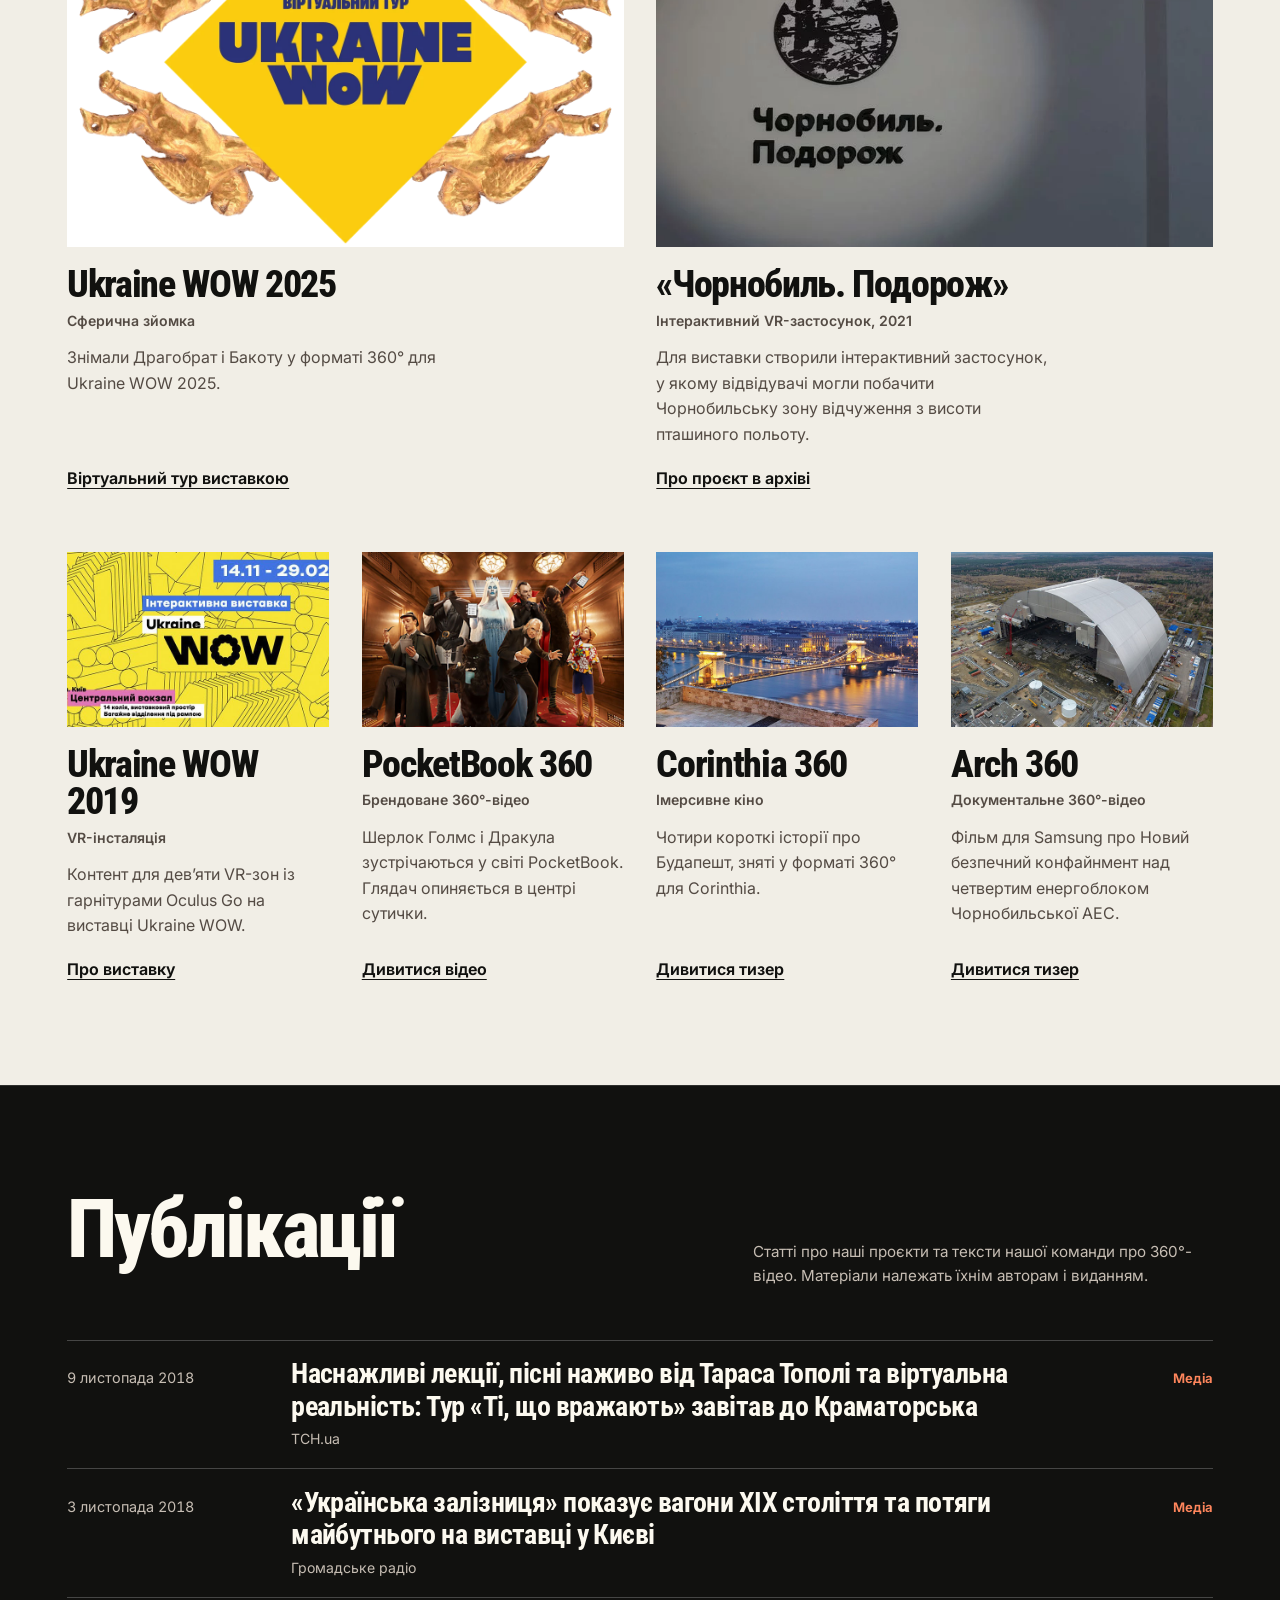
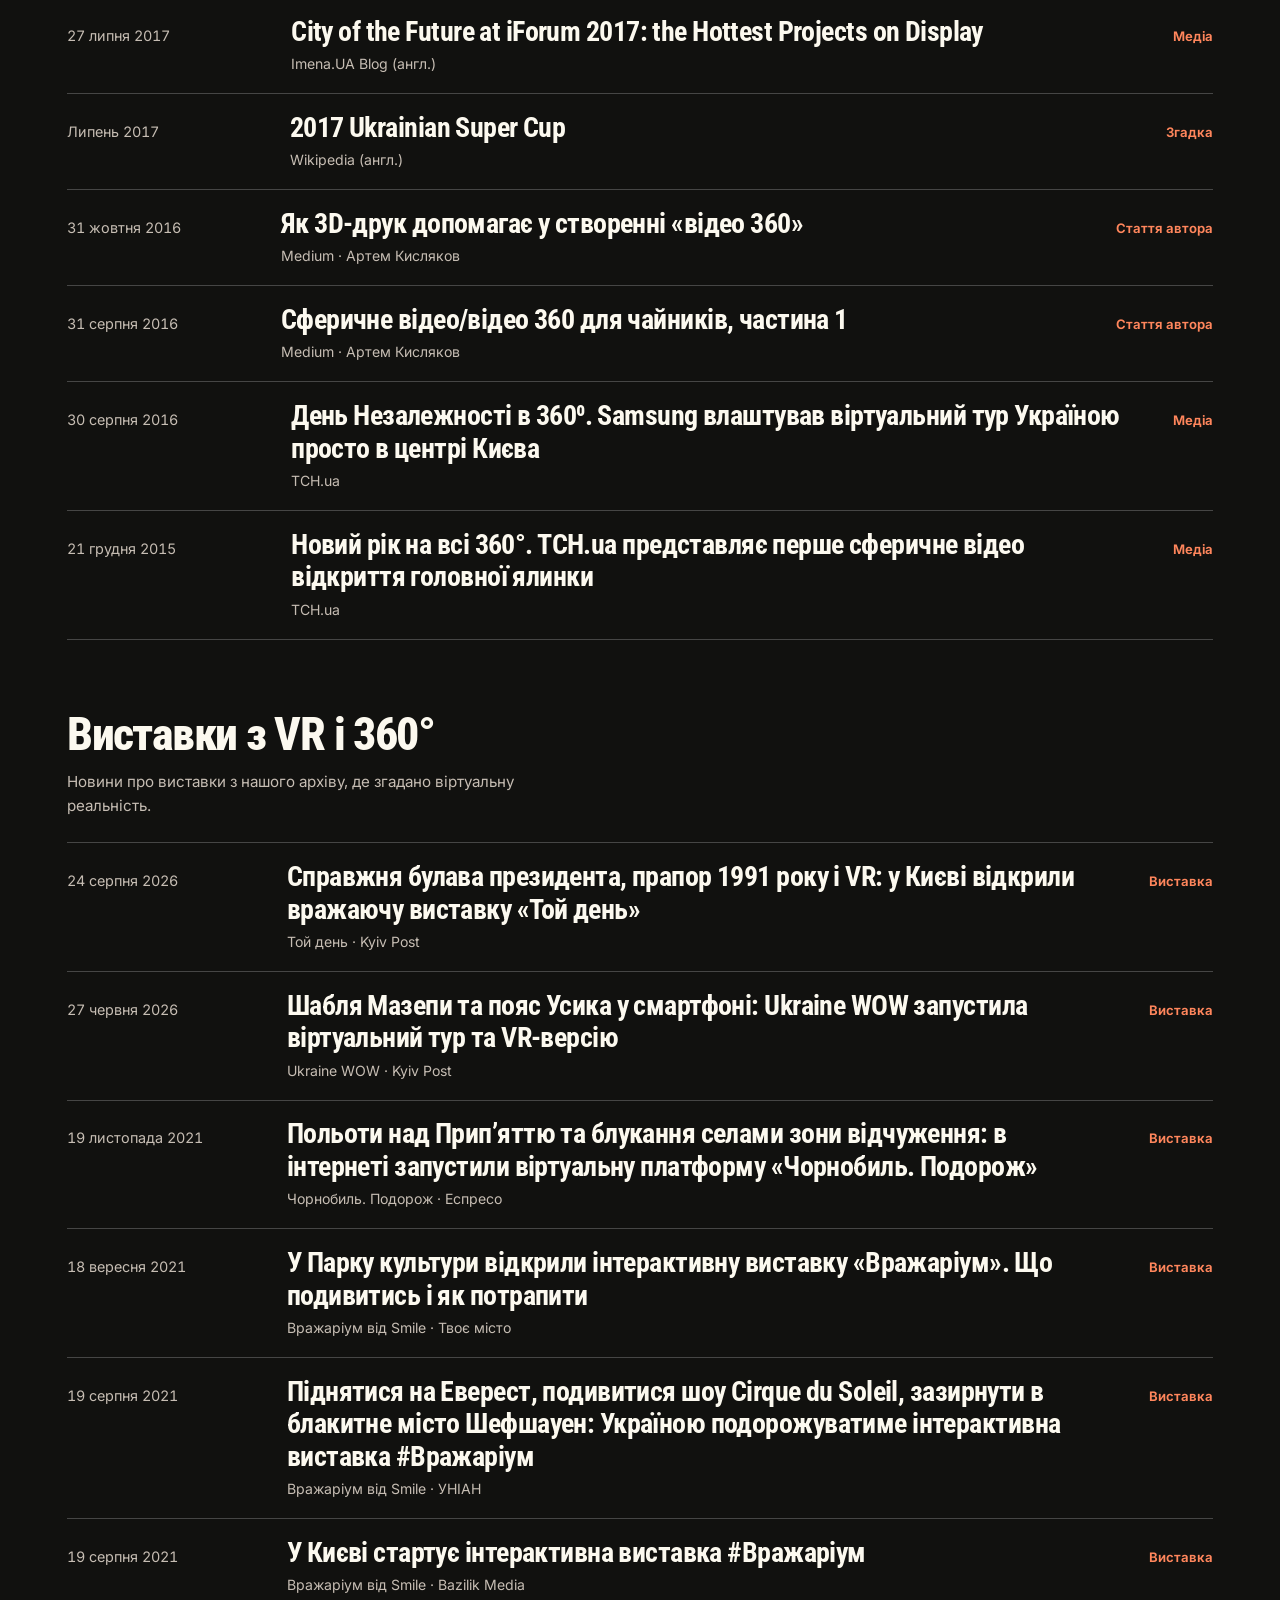
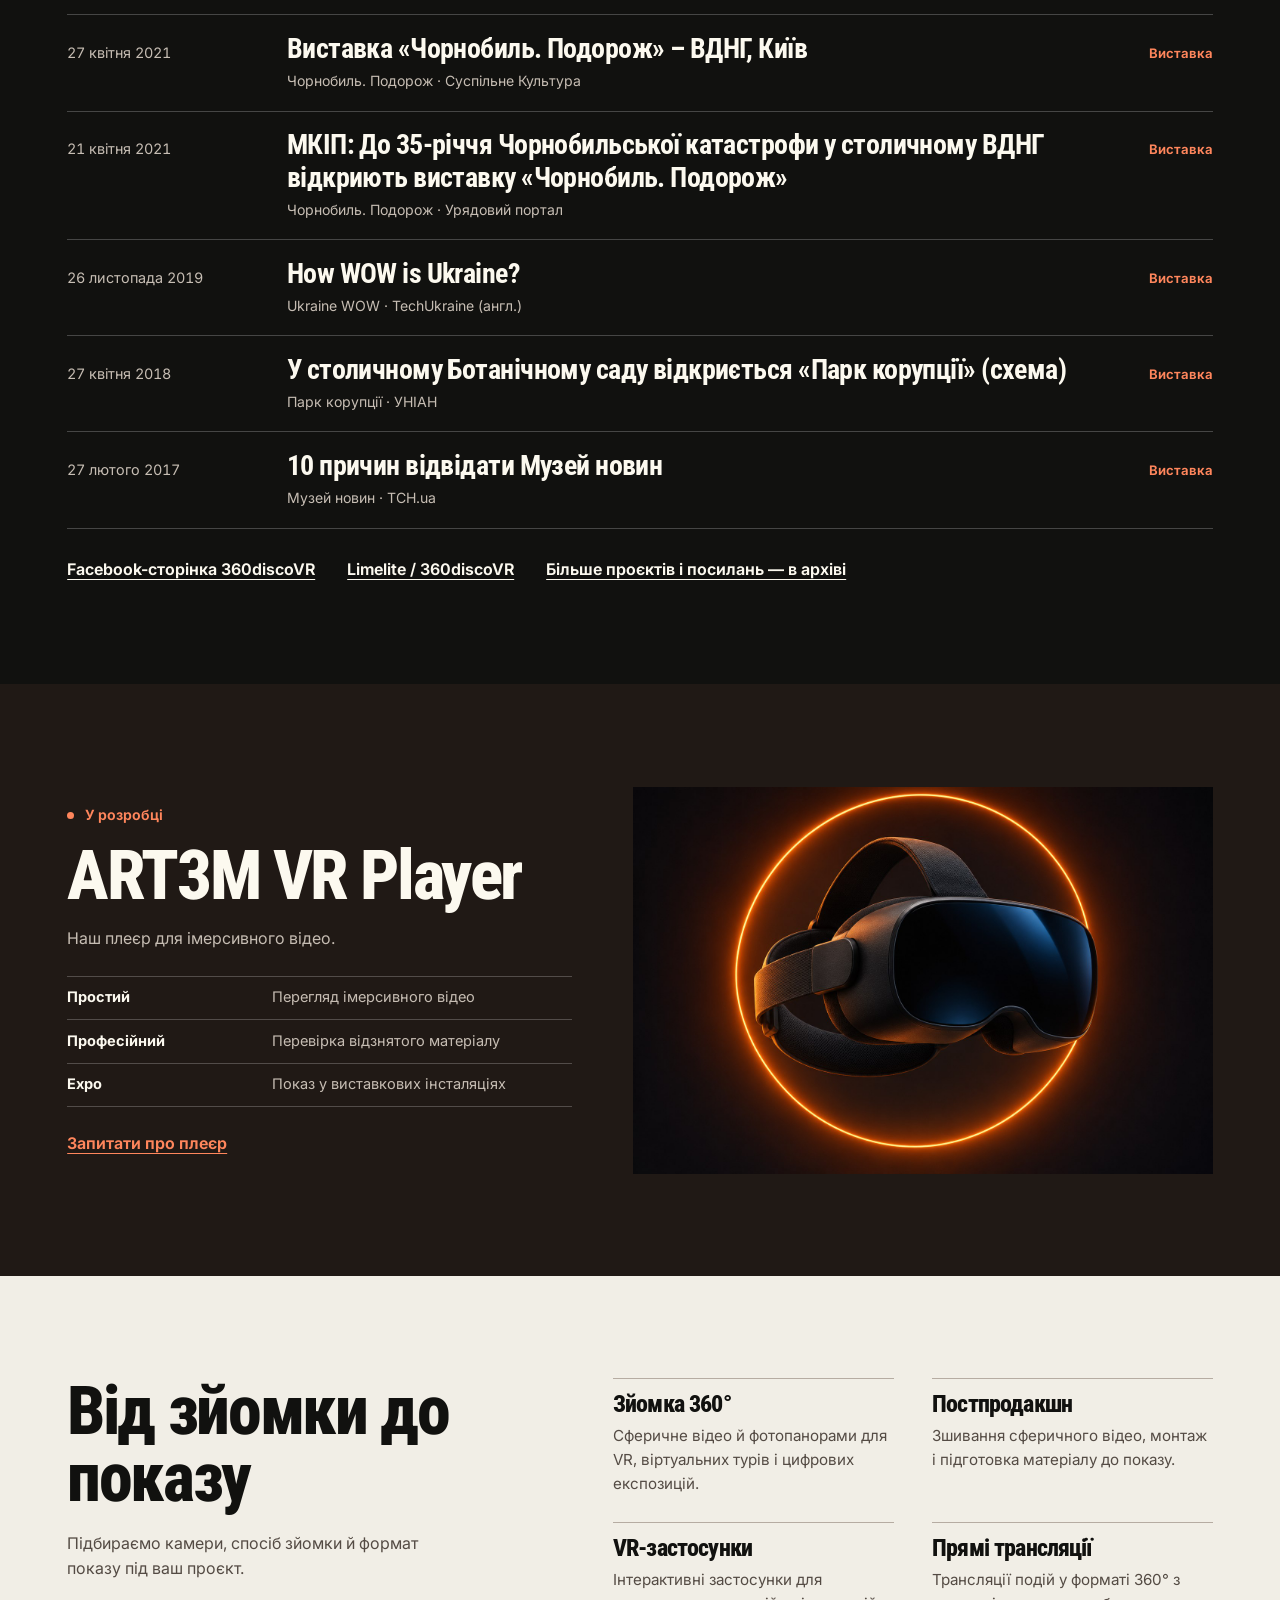
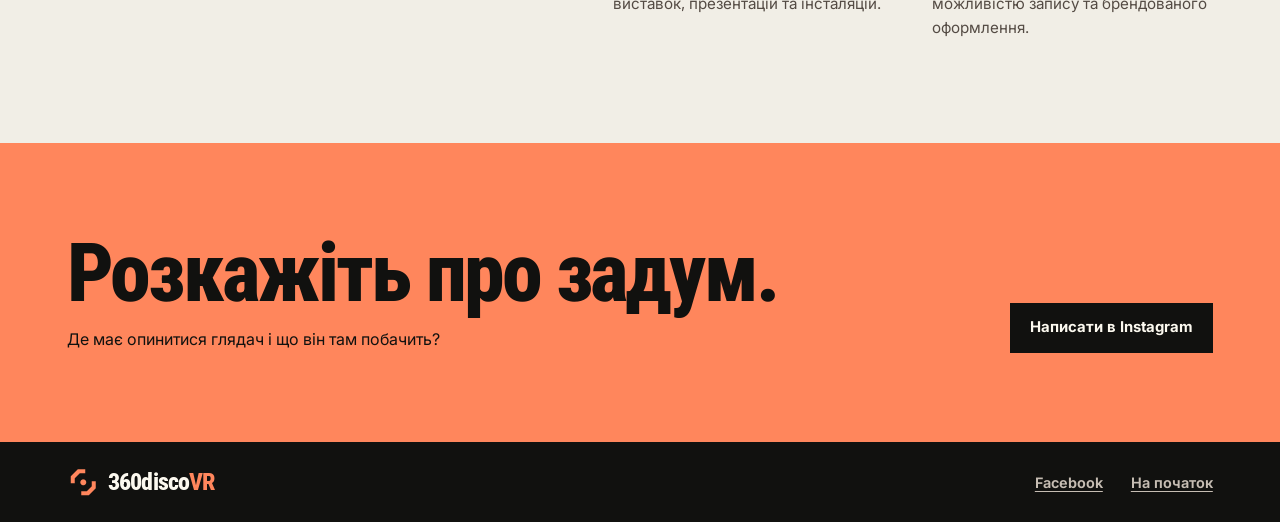
==== commit 8170d839: "Add exhibition news with VR/360 and the Vrazharium project Adds a second press list for exhibitions " ====
--- a/index.html
+++ b/index.html
@@ -247,6 +247,98 @@
             <span class="press-type">Медіа</span>
           </li>
         </ol>
+        <h3 class="press-subtitle" id="press-expo">Виставки з VR і 360°</h3>
+        <p class="press-intro">Новини про виставки з нашого архіву, де згадано віртуальну реальність.</p>
+        <ol class="press-list" aria-labelledby="press-expo">
+          <li class="press-item">
+            <time class="press-date" datetime="2026-08-24">24 серпня 2026</time>
+            <div class="press-main">
+              <a class="press-title" href="https://www.kyivpost.com/uk/post/83006" lang="uk" target="_blank" rel="noopener noreferrer">Справжня булава президента, прапор 1991 року і VR: у Києві відкрили вражаючу виставку «Той день»</a>
+              <p class="press-source">Той день · Kyiv Post</p>
+            </div>
+            <span class="press-type">Виставка</span>
+          </li>
+          <li class="press-item">
+            <time class="press-date" datetime="2026-06-27">27 червня 2026</time>
+            <div class="press-main">
+              <a class="press-title" href="https://www.kyivpost.com/uk/post/78899" lang="uk" target="_blank" rel="noopener noreferrer">Шабля Мазепи та пояс Усика у смартфоні: Ukraine WOW запустила віртуальний тур та VR-версію</a>
+              <p class="press-source">Ukraine WOW · Kyiv Post</p>
+            </div>
+            <span class="press-type">Виставка</span>
+          </li>
+          <li class="press-item">
+            <time class="press-date" datetime="2021-11-19">19 листопада 2021</time>
+            <div class="press-main">
+              <a class="press-title" href="https://espreso.tv/poloti-nad-pripyattyu-ta-blukannya-selami-zoni-vidchuzhennya-v-interneti-zapustili-virtualnu-platformu-chornobil-podorozh" lang="uk" target="_blank" rel="noopener noreferrer">Польоти над Прип’яттю та блукання селами зони відчуження: в інтернеті запустили віртуальну платформу «Чорнобиль. Подорож»</a>
+              <p class="press-source">Чорнобиль. Подорож · Еспресо</p>
+            </div>
+            <span class="press-type">Виставка</span>
+          </li>
+          <li class="press-item">
+            <time class="press-date" datetime="2021-09-18">18 вересня 2021</time>
+            <div class="press-main">
+              <a class="press-title" href="https://tvoemisto.tv/news/u_parku_kultury_vidkryly_interatyvnu_vystavku_vrazharium_shcho_podyvytys_i_yak_potrapyty_123343.html" lang="uk" target="_blank" rel="noopener noreferrer">У Парку культури відкрили інтерактивну виставку «Вражаріум». Що подивитись і як потрапити</a>
+              <p class="press-source">Вражаріум від Smile · Твоє місто</p>
+            </div>
+            <span class="press-type">Виставка</span>
+          </li>
+          <li class="press-item">
+            <time class="press-date" datetime="2021-08-19">19 серпня 2021</time>
+            <div class="press-main">
+              <a class="press-title" href="https://www.unian.ua/society/pidnyatisya-na-everest-podivitisya-shou-cirque-du-soleil-zazirnuti-v-blakitne-misto-shefshauen-ukrajinoyu-podorozhuvatime-interaktivna-vistavka-vrazharium-novini-ukrajini-11518618.html" lang="uk" target="_blank" rel="noopener noreferrer">Піднятися на Еверест, подивитися шоу Cirque du Soleil, зазирнути в блакитне місто Шефшауен: Україною подорожуватиме інтерактивна виставка #Вражаріум</a>
+              <p class="press-source">Вражаріум від Smile · УНІАН</p>
+            </div>
+            <span class="press-type">Виставка</span>
+          </li>
+          <li class="press-item">
+            <time class="press-date" datetime="2021-08-19">19 серпня 2021</time>
+            <div class="press-main">
+              <a class="press-title" href="https://bazilik.media/u-kyievi-startuie-interaktyvna-vystavka-vrazharium/" lang="uk" target="_blank" rel="noopener noreferrer">У Києві стартує інтерактивна виставка #Вражаріум</a>
+              <p class="press-source">Вражаріум від Smile · Bazilik Media</p>
+            </div>
+            <span class="press-type">Виставка</span>
+          </li>
+          <li class="press-item">
+            <time class="press-date" datetime="2021-04-27">27 квітня 2021</time>
+            <div class="press-main">
+              <a class="press-title" href="https://suspilne.media/126027-u-stolicnomu-vdng-vidkrilas-vistavka-cornobil-podoroz/" lang="uk" target="_blank" rel="noopener noreferrer">Виставка «Чорнобиль. Подорож» – ВДНГ, Київ</a>
+              <p class="press-source">Чорнобиль. Подорож · Суспільне Культура</p>
+            </div>
+            <span class="press-type">Виставка</span>
+          </li>
+          <li class="press-item">
+            <time class="press-date" datetime="2021-04-21">21 квітня 2021</time>
+            <div class="press-main">
+              <a class="press-title" href="https://www.kmu.gov.ua/news/mkip-do-35-richchya-chornobilskoyi-katastrofi-u-stolichnomu-vdng-vidkriyut-vistavku-chornobil-podorozh" lang="uk" target="_blank" rel="noopener noreferrer">МКІП: До 35-річчя Чорнобильської катастрофи у столичному ВДНГ відкриють виставку «Чорнобиль. Подорож»</a>
+              <p class="press-source">Чорнобиль. Подорож · Урядовий портал</p>
+            </div>
+            <span class="press-type">Виставка</span>
+          </li>
+          <li class="press-item">
+            <time class="press-date" datetime="2019-11-26">26 листопада 2019</time>
+            <div class="press-main">
+              <a class="press-title" href="https://techukraine.org/2019/11/26/how-wow-is-ukraine-ukraine-wow-%D1%96%D0%BD%D1%82%D0%B5%D1%80%D0%B0%D0%BA%D1%82%D0%B8%D0%B2%D0%BD%D0%B0/" lang="en" target="_blank" rel="noopener noreferrer">How WOW is Ukraine?</a>
+              <p class="press-source">Ukraine WOW · TechUkraine (англ.)</p>
+            </div>
+            <span class="press-type">Виставка</span>
+          </li>
+          <li class="press-item">
+            <time class="press-date" datetime="2018-04-27">27 квітня 2018</time>
+            <div class="press-main">
+              <a class="press-title" href="https://www.unian.ua/society/10098095-u-stolichnomu-botanichnomu-sadu-vidkriyetsya-park-korupciji-shema.html" lang="uk" target="_blank" rel="noopener noreferrer">У столичному Ботанічному саду відкриється «Парк корупції» (схема)</a>
+              <p class="press-source">Парк корупції · УНІАН</p>
+            </div>
+            <span class="press-type">Виставка</span>
+          </li>
+          <li class="press-item">
+            <time class="press-date" datetime="2017-02-27">27 лютого 2017</time>
+            <div class="press-main">
+              <a class="press-title" href="https://tsn.ua/ukrayina/10-prichin-vidvidati-muzey-novin-888045.html" lang="uk" target="_blank" rel="noopener noreferrer">10 причин відвідати Музей новин</a>
+              <p class="press-source">Музей новин · ТСН.ua</p>
+            </div>
+            <span class="press-type">Виставка</span>
+          </li>
+        </ol>
         <p class="press-links">
           <a class="text-link" href="https://www.facebook.com/360discovr/" target="_blank" rel="noopener noreferrer">Facebook-сторінка 360discoVR</a>
           <a class="text-link" href="http://limelite.co/360discovr" target="_blank" rel="noopener noreferrer">Limelite / 360discoVR</a>
--- a/styles.css
+++ b/styles.css
@@ -99,6 +99,8 @@
 .press-title:hover, .press-title:focus-visible { text-decoration-color: var(--accent); }
 .press-source { margin-top: .3rem; color: var(--muted); font-size: .88rem; }
 .press-type { color: var(--accent); font-size: .82rem; font-weight: 650; white-space: nowrap; }
+.press-subtitle { margin-top: clamp(2.5rem, 6vw, 4.5rem); font-size: clamp(1.9rem, 3.6vw, 3.2rem); }
+.press-subtitle + .press-intro { margin-block: .8rem 1.5rem; }
 .press-links { display: flex; flex-wrap: wrap; gap: .6rem 2rem; margin-top: 1.75rem; }
 @media (max-width: 640px) {
   .press-item { grid-template-columns: 1fr; gap: .25rem; }
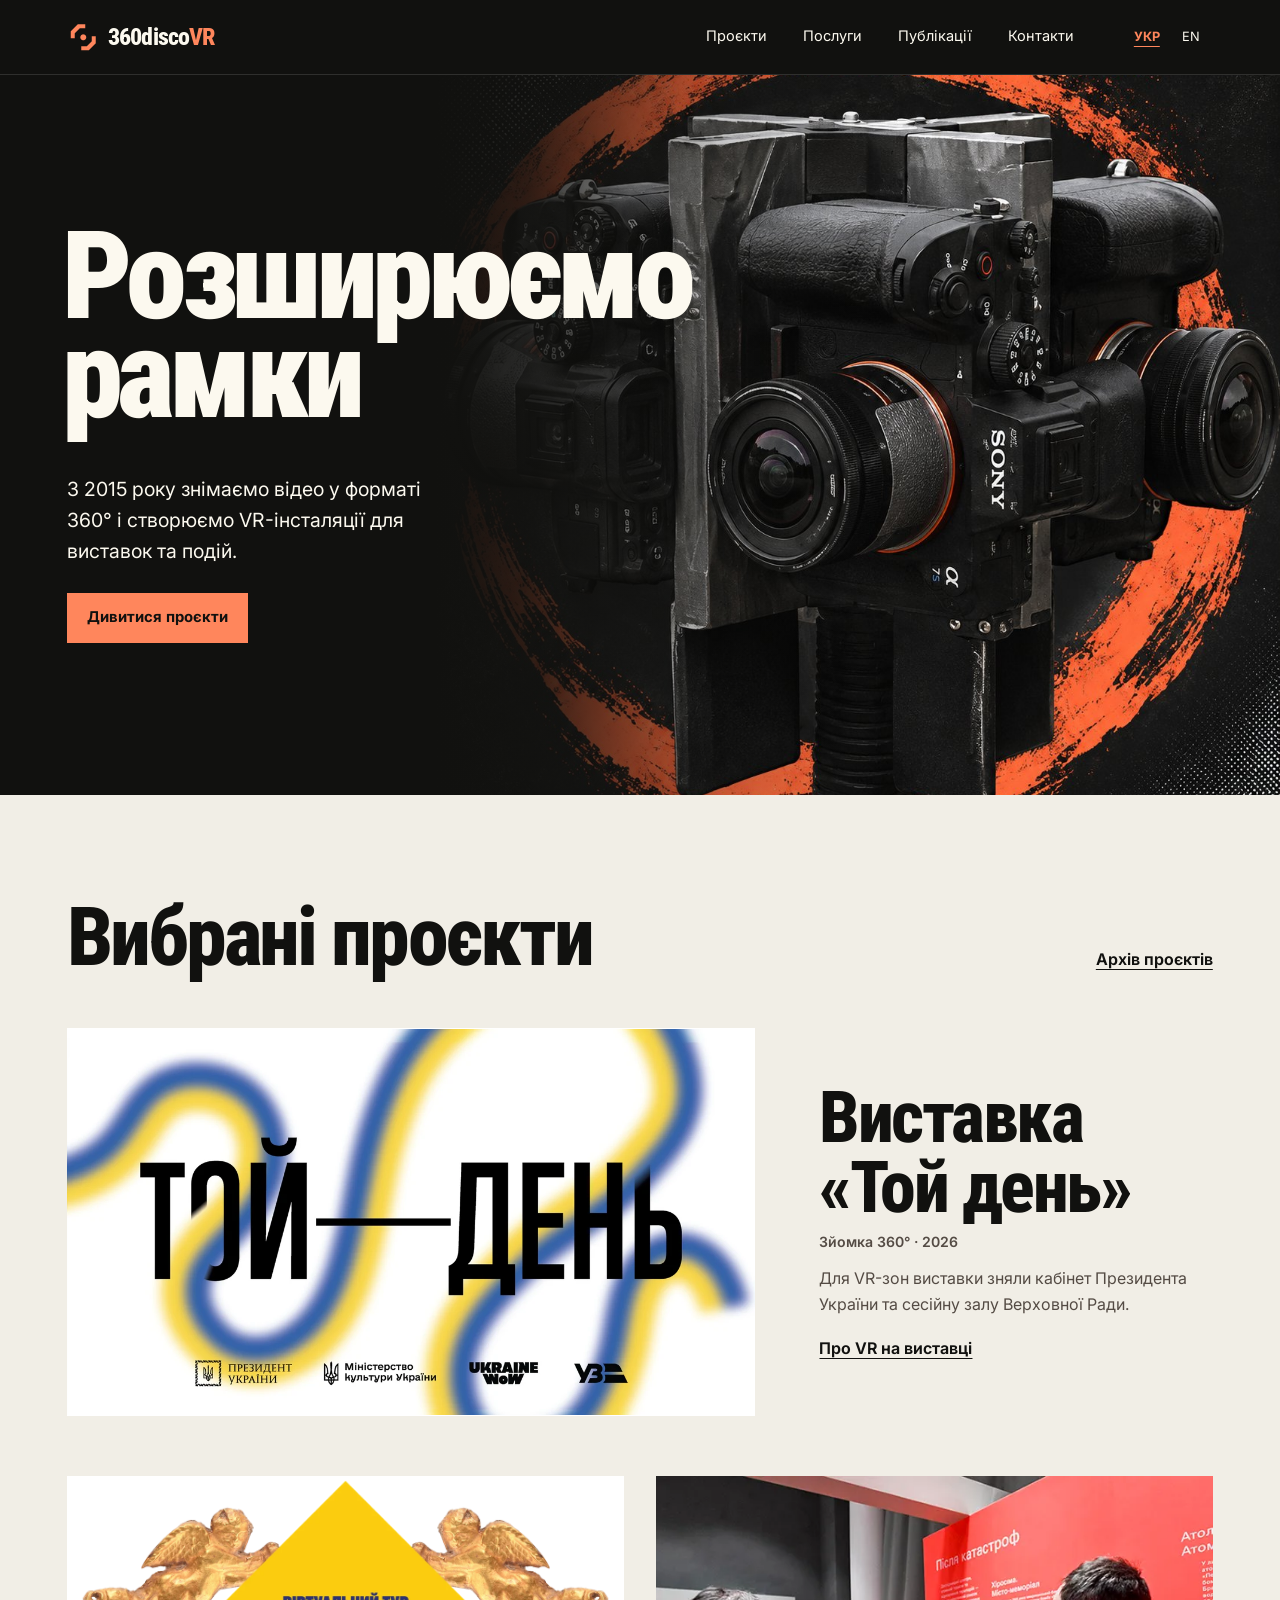
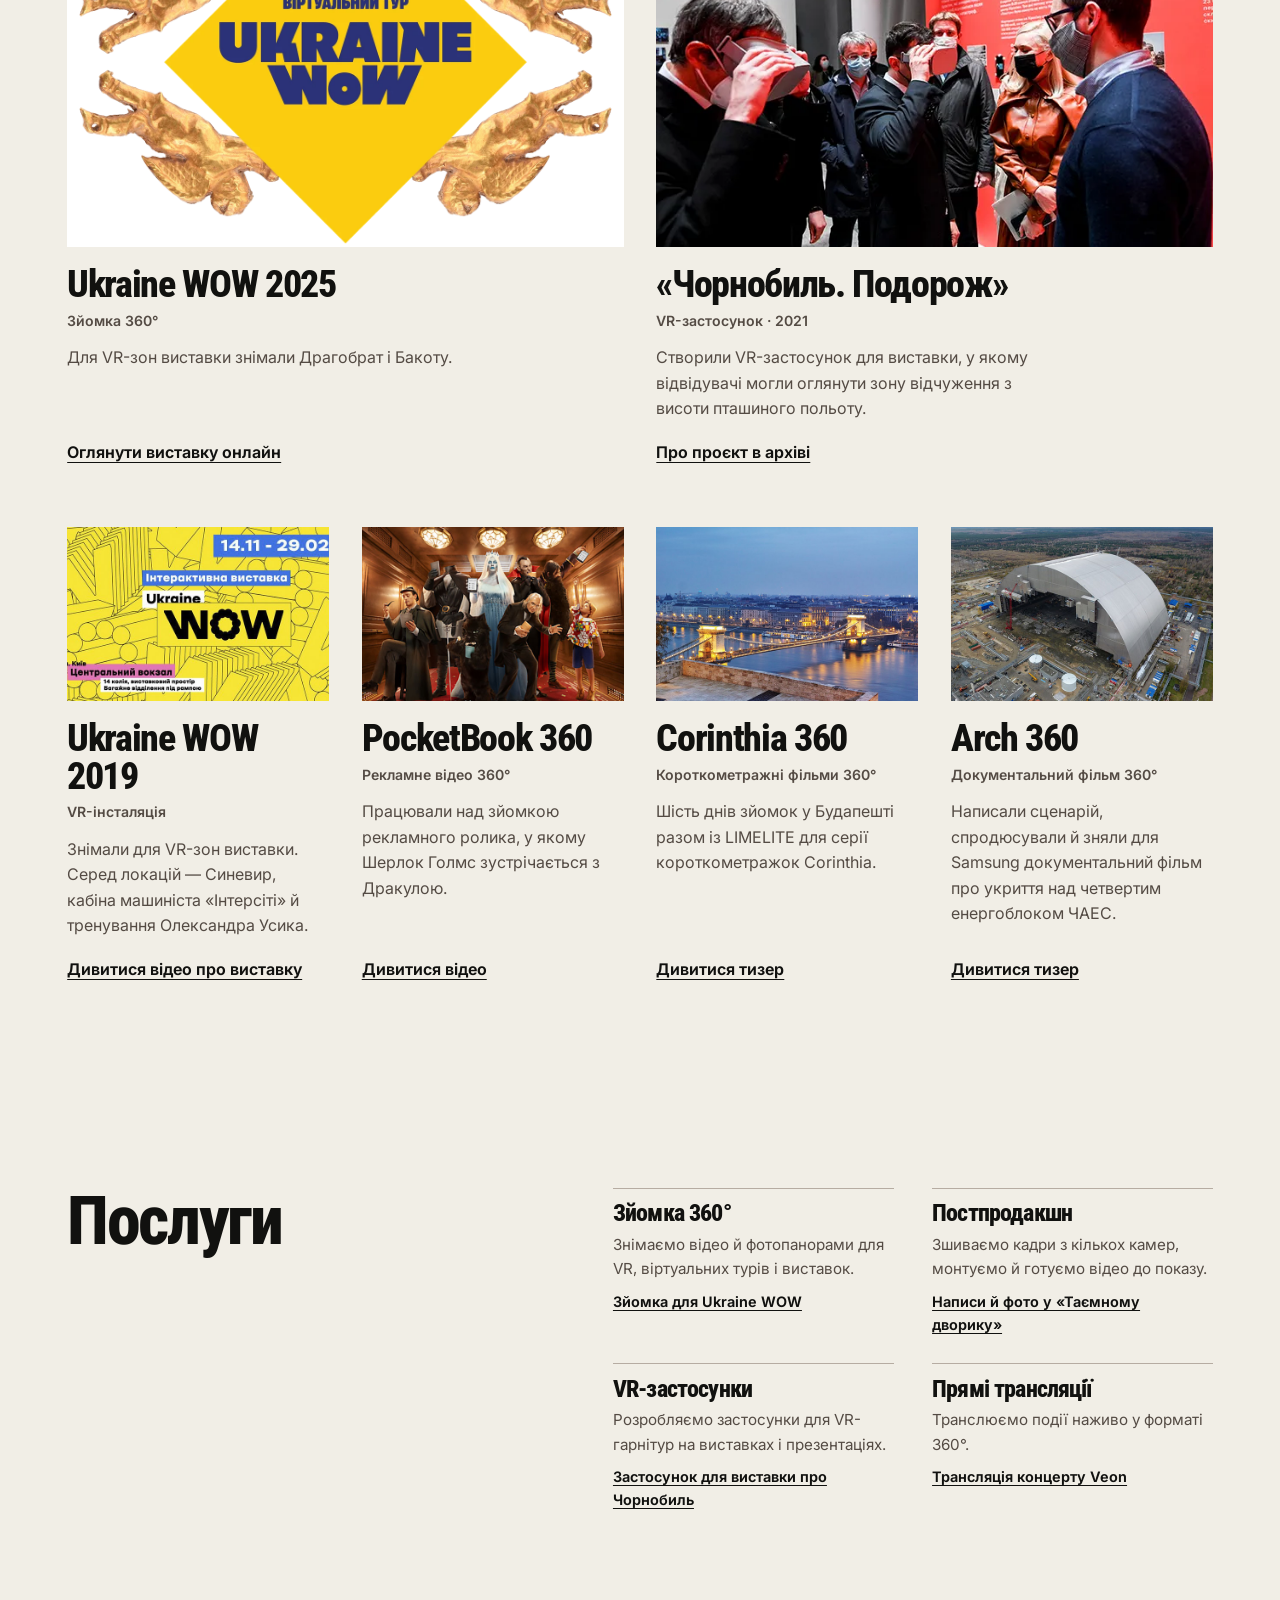
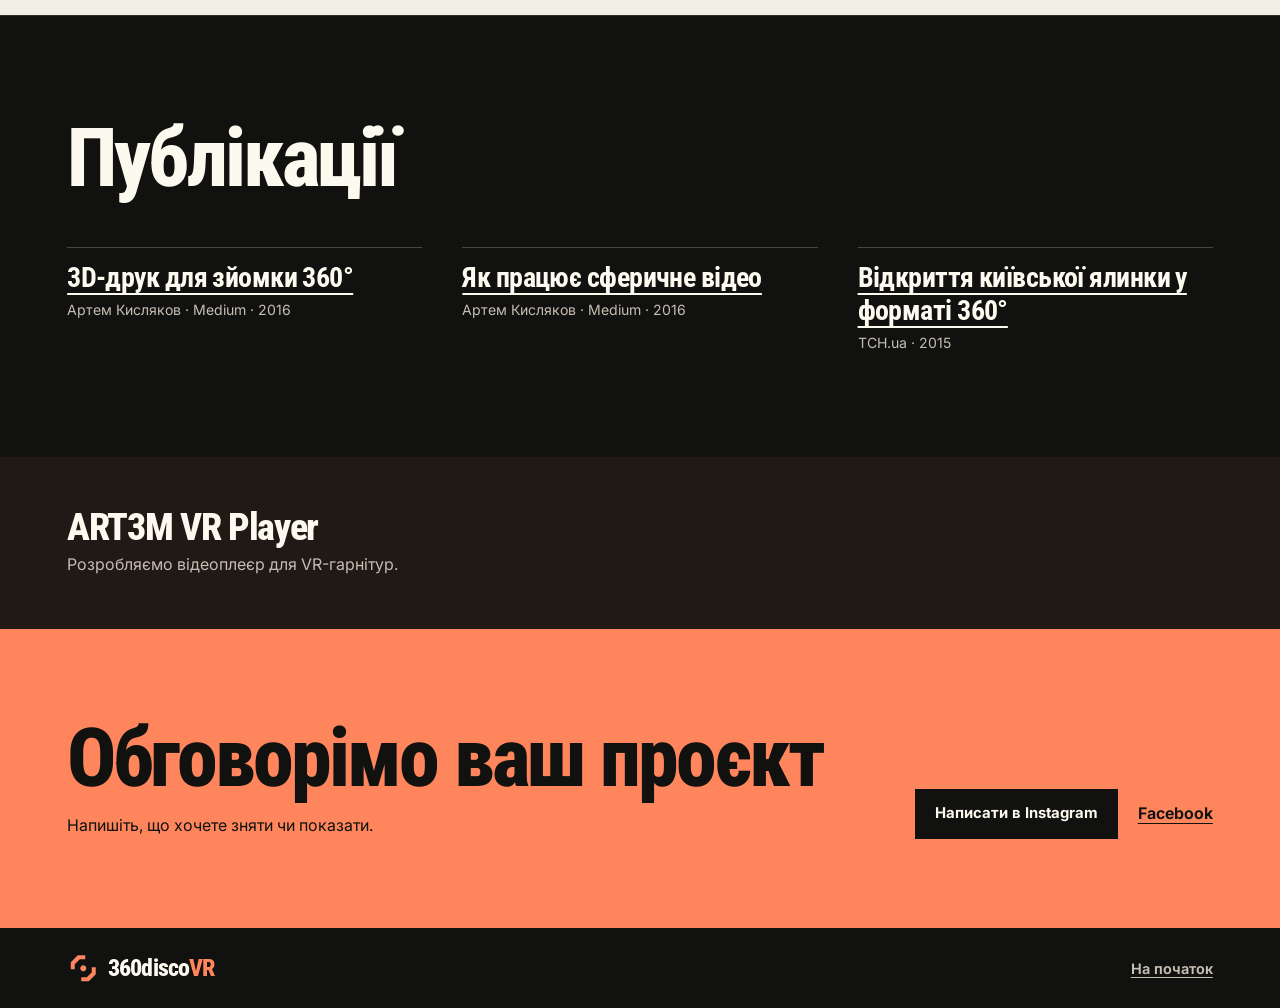
==== commit 08c78b8d: "Refine bilingual site copy and project archive" ====
--- a/index.html
+++ b/index.html
@@ -20,7 +20,7 @@
   <meta property="og:image" content="https://360discovr.com/assets/hero-rig.jpg">
   <meta property="og:image:width" content="1122">
   <meta property="og:image:height" content="1402">
-  <meta property="og:image:alt" content="Багатокамерний риг 360discoVR для сферичної зйомки">
+  <meta property="og:image:alt" content="Багатокамерна установка для зйомки 360°">
   <meta name="twitter:card" content="summary">
   <script type="application/ld+json">
   {
@@ -64,9 +64,8 @@
       <a class="brand" href="#top" aria-label="360discoVR"><img class="brand-mark" src="assets/frame-mark.png" alt="" width="64" height="64"><span>360disco<span class="brand-accent">VR</span></span></a>
       <nav class="primary-nav" aria-label="Основна навігація">
         <a href="#work">Проєкти</a>
+        <a href="#services">Послуги</a>
         <a href="#press">Публікації</a>
-        <a href="#lab">Розробки</a>
-        <a href="#services">Послуги</a>
         <a href="#contact">Контакти</a>
       </nav>
       <nav class="languages" aria-label="Мова сайту">
@@ -79,20 +78,20 @@
     <section class="hero" id="banner" aria-labelledby="hero-title">
       <div class="wrap hero-inner">
         <div class="hero-copy">
-          <h1 id="hero-title">Руйнуємо<br>рамки</h1>
-          <p>З 2015 року знімаємо 360°-відео й створюємо VR-інсталяції, у яких глядач сам обирає, куди дивитися.</p>
+          <h1 id="hero-title">Розширюємо<br>рамки</h1>
+          <p>З 2015 року знімаємо відео у форматі 360° і створюємо VR-інсталяції для виставок та подій.</p>
           <a class="button button-primary" href="#work">Дивитися проєкти</a>
         </div>
       </div>
       <div class="hero-media">
-        <img src="assets/hero-rig.jpg" alt="Багатокамерний риг 360discoVR для зйомки 360°" width="1122" height="1402" fetchpriority="high">
+        <img src="assets/hero-rig.jpg" alt="Багатокамерна установка для зйомки 360°" width="1122" height="1402" fetchpriority="high">
       </div>
     </section>
     <section class="work" id="work" aria-labelledby="work-title">
       <div class="wrap">
         <div class="work-heading">
           <h2 id="work-title">Вибрані проєкти</h2>
-          <a class="text-link" href="timeline/timeline">Архів усіх проєктів</a>
+          <a class="text-link" href="timeline/timeline">Архів проєктів</a>
         </div>
         <div class="work-grid" id="four">
           <article class="project project-featured project-poster" id="that-day">
@@ -101,9 +100,9 @@
             </div>
             <div class="project-body">
               <h3>Виставка «Той день»</h3>
-              <p class="project-type">VR-зйомка для виставки</p>
-              <p>Зняли у форматі 360° кабінет Президента України, зал засідань Верховної Ради та місце поховання Тараса Шевченка в Каневі.</p>
-              <a class="text-link" href="https://www.president.gov.ua/news/prezident-i-persha-ledi-vidvidali-vistavku-toj-den-prisvyach-105965">Про виставку «Той день»</a>
+              <p class="project-type">Зйомка 360° · 2026</p>
+              <p>Для VR-зон виставки зняли кабінет Президента України та сесійну залу Верховної Ради.</p>
+              <a class="text-link" href="https://lvivoblrada.gov.ua/toy-den-komanda-ukraine-wow-pryvezla-z-kyyeva/">Про VR на виставці</a>
             </div>
           </article>
           <article class="project project-wide project-poster" id="ukraine-wow-2025">
@@ -112,19 +111,19 @@
             </div>
             <div class="project-body">
               <h3>Ukraine WOW 2025</h3>
-              <p class="project-type">Сферична зйомка</p>
-              <p>Знімали Драгобрат і Бакоту у форматі 360° для Ukraine WOW 2025.</p>
-              <a class="text-link" href="https://wow.emuseum.ua/">Віртуальний тур виставкою</a>
+              <p class="project-type">Зйомка 360°</p>
+              <p>Для VR-зон виставки знімали Драгобрат і Бакоту.</p>
+              <a class="text-link" href="https://wow.emuseum.ua/">Оглянути виставку онлайн</a>
             </div>
           </article>
           <article class="project project-wide" id="chornobyl-journey">
             <div class="project-visual">
-              <img src="assets/chornobyl-journey.png" alt="Назва виставки «Чорнобиль. Подорож» на стіні експозиції" width="800" height="533" loading="lazy" decoding="async">
+              <img src="timeline/img/ze.webp" alt="Відвідувачі у VR-гарнітурах на виставці «Чорнобиль. Подорож»" width="640" height="427" loading="lazy" decoding="async">
             </div>
             <div class="project-body">
               <h3>«Чорнобиль. Подорож»</h3>
-              <p class="project-type">Інтерактивний VR-застосунок, 2021</p>
-              <p>Для виставки створили інтерактивний застосунок, у якому відвідувачі могли побачити Чорнобильську зону відчуження з висоти пташиного польоту.</p>
+              <p class="project-type">VR-застосунок · 2021</p>
+              <p>Створили VR-застосунок для виставки, у якому відвідувачі могли оглянути зону відчуження з висоти пташиного польоту.</p>
               <a class="text-link" href="timeline/timeline#chornobyl-journey">Про проєкт в архіві</a>
             </div>
           </article>
@@ -135,8 +134,8 @@
             <div class="project-body">
               <h3>Ukraine WOW 2019</h3>
               <p class="project-type">VR-інсталяція</p>
-              <p>Контент для дев’яти VR-зон із гарнітурами Oculus Go на виставці Ukraine WOW.</p>
-              <a class="text-link" href="https://youtu.be/pH9osvwG40c">Про виставку</a>
+              <p>Знімали для VR-зон виставки. Серед локацій — Синевир, кабіна машиніста «Інтерсіті» й тренування Олександра Усика.</p>
+              <a class="text-link" href="https://youtu.be/pH9osvwG40c">Дивитися відео про виставку</a>
             </div>
           </article>
           <article class="project">
@@ -145,8 +144,8 @@
             </div>
             <div class="project-body">
               <h3>PocketBook 360</h3>
-              <p class="project-type">Брендоване 360°-відео</p>
-              <p>Шерлок Голмс і Дракула зустрічаються у світі PocketBook. Глядач опиняється в центрі сутички.</p>
+              <p class="project-type">Рекламне відео 360°</p>
+              <p>Працювали над зйомкою рекламного ролика, у якому Шерлок Голмс зустрічається з Дракулою.</p>
               <a class="text-link" href="https://youtu.be/mjKu3R2jIFE">Дивитися відео</a>
             </div>
           </article>
@@ -156,8 +155,8 @@
             </div>
             <div class="project-body">
               <h3>Corinthia 360</h3>
-              <p class="project-type">Імерсивне кіно</p>
-              <p>Чотири короткі історії про Будапешт, зняті у форматі 360° для Corinthia.</p>
+              <p class="project-type">Короткометражні фільми 360°</p>
+              <p>Шість днів зйомок у Будапешті разом із LIMELITE для серії короткометражок Corinthia.</p>
               <a class="text-link" href="https://vimeo.com/211934282" aria-label="Дивитися тизер Corinthia 360">Дивитися тизер</a>
             </div>
           </article>
@@ -167,228 +166,67 @@
             </div>
             <div class="project-body">
               <h3>Arch 360</h3>
-              <p class="project-type">Документальне 360°-відео</p>
-              <p>Фільм для Samsung про Новий безпечний конфайнмент над четвертим енергоблоком Чорнобильської АЕС.</p>
+              <p class="project-type">Документальний фільм 360°</p>
+              <p>Написали сценарій, спродюсували й зняли для Samsung документальний фільм про укриття над четвертим енергоблоком ЧАЕС.</p>
               <a class="text-link" href="https://vimeo.com/208648472" aria-label="Дивитися тизер Arch 360">Дивитися тизер</a>
             </div>
           </article>
         </div>
-      </div>
-    </section>
-    <section class="press" id="press" aria-labelledby="press-title">
-      <div class="wrap">
-        <div class="work-heading">
-          <h2 id="press-title">Публікації</h2>
-          <p class="press-intro">Статті про наші проєкти та тексти нашої команди про 360°-відео. Матеріали належать їхнім авторам і виданням.</p>
-        </div>
-        <ol class="press-list">
-          <li class="press-item">
-            <time class="press-date" datetime="2018-11-09">9 листопада 2018</time>
-            <div class="press-main">
-              <a class="press-title" href="https://tsn.ua/ukrayina/nadihayuchi-lekciyi-pisni-nazhivo-vid-tarasa-topoli-ta-virtualna-realnist-tur-ti-scho-vrazhayut-zavitav-do-kramatorska-1247079.html" lang="uk" target="_blank" rel="noopener noreferrer">Наснажливі лекції, пісні наживо від Тараса Тополі та віртуальна реальність: Тур «Ті, що вражають» завітав до Краматорська</a>
-              <p class="press-source">ТСН.ua</p>
-            </div>
-            <span class="press-type">Медіа</span>
-          </li>
-          <li class="press-item">
-            <time class="press-date" datetime="2018-11-03">3 листопада 2018</time>
-            <div class="press-main">
-              <a class="press-title" href="https://hromadske.radio/news/2018/11/03/ukrayinska-zaliznycya-pokazuye-vagony-hih-stolittya-ta-potyagy-maybutnogo-na-vystavci-u-kyyevi" lang="uk" target="_blank" rel="noopener noreferrer">«Українська залізниця» показує вагони ХІХ століття та потяги майбутнього на виставці у Києві</a>
-              <p class="press-source">Громадське радіо</p>
-            </div>
-            <span class="press-type">Медіа</span>
-          </li>
-          <li class="press-item">
-            <time class="press-date" datetime="2017-07-27">27 липня 2017</time>
-            <div class="press-main">
-              <a class="press-title" href="https://www.imena.ua/blog/?p=187022" lang="en" target="_blank" rel="noopener noreferrer">City of the Future at iForum 2017: the Hottest Projects on Display</a>
-              <p class="press-source">Imena.UA Blog (англ.)</p>
-            </div>
-            <span class="press-type">Медіа</span>
-          </li>
-          <li class="press-item">
-            <time class="press-date" datetime="2017-07-15">Липень 2017</time>
-            <div class="press-main">
-              <a class="press-title" href="https://en.wikipedia.org/wiki/2017_Ukrainian_Super_Cup" lang="en" target="_blank" rel="noopener noreferrer">2017 Ukrainian Super Cup</a>
-              <p class="press-source">Wikipedia (англ.)</p>
-            </div>
-            <span class="press-type">Згадка</span>
-          </li>
-          <li class="press-item">
-            <time class="press-date" datetime="2016-10-31">31 жовтня 2016</time>
-            <div class="press-main">
-              <a class="press-title" href="https://medium.com/@artemkysliakov/%D1%8F%D0%BA-3d-%D0%B4%D1%80%D1%83%D0%BA-%D0%B4%D0%BE%D0%BF%D0%BE%D0%BC%D0%B0%D0%B3%D0%B0%D1%94-%D1%83-%D1%81%D1%82%D0%B2%D0%BE%D1%80%D0%B5%D0%BD%D0%BD%D1%96-%D0%B2%D1%96%D0%B4%D0%B5%D0%BE-360-dc0987d4b910" lang="uk" target="_blank" rel="noopener noreferrer">Як 3D-друк допомагає у створенні «відео 360»</a>
-              <p class="press-source">Medium · Артем Кисляков</p>
-            </div>
-            <span class="press-type">Стаття автора</span>
-          </li>
-          <li class="press-item">
-            <time class="press-date" datetime="2016-08-31">31 серпня 2016</time>
-            <div class="press-main">
-              <a class="press-title" href="https://medium.com/@artemkysliakov/%D1%81%D1%84%D0%B5%D1%80%D0%B8%D1%87%D0%BD%D0%B5-%D0%B2%D1%96%D0%B4%D0%B5%D0%BE-%D0%B2%D1%96%D0%B4%D0%B5%D0%BE-360-%D0%B4%D0%BB%D1%8F-%D1%87%D0%B0%D0%B9%D0%BD%D0%B8%D0%BA%D1%96%D0%B2-%D1%87%D0%B0%D1%81%D1%82%D0%B8%D0%BD%D0%B0-1-9d3493bd1aa" lang="uk" target="_blank" rel="noopener noreferrer">Сферичне відео/відео 360 для чайників, частина 1</a>
-              <p class="press-source">Medium · Артем Кисляков</p>
-            </div>
-            <span class="press-type">Стаття автора</span>
-          </li>
-          <li class="press-item">
-            <time class="press-date" datetime="2016-08-30">30 серпня 2016</time>
-            <div class="press-main">
-              <a class="press-title" href="https://tsn.ua/nauka_it/den-nezalezhnosti-v-360-samsung-vlashtuvav-virtualniy-tur-ukrayinoyu-pryamo-v-centri-kiyeva-736533.html" lang="uk" target="_blank" rel="noopener noreferrer">День Незалежності в 360⁰. Samsung влаштував віртуальний тур Україною просто в центрі Києва</a>
-              <p class="press-source">ТСН.ua</p>
-            </div>
-            <span class="press-type">Медіа</span>
-          </li>
-          <li class="press-item">
-            <time class="press-date" datetime="2015-12-21">21 грудня 2015</time>
-            <div class="press-main">
-              <a class="press-title" href="https://tsn.ua/ukrayina/noviy-rik-na-vsi-360-tsn-ua-predstavlyaye-pershe-sferichne-video-vidkrittya-golovnoyi-yalinki-557645.html" lang="uk" target="_blank" rel="noopener noreferrer">Новий рік на всі 360°. ТСН.ua представляє перше сферичне відео відкриття головної ялинки</a>
-              <p class="press-source">ТСН.ua</p>
-            </div>
-            <span class="press-type">Медіа</span>
-          </li>
-        </ol>
-        <h3 class="press-subtitle" id="press-expo">Виставки з VR і 360°</h3>
-        <p class="press-intro">Новини про виставки з нашого архіву, де згадано віртуальну реальність.</p>
-        <ol class="press-list" aria-labelledby="press-expo">
-          <li class="press-item">
-            <time class="press-date" datetime="2026-08-24">24 серпня 2026</time>
-            <div class="press-main">
-              <a class="press-title" href="https://www.kyivpost.com/uk/post/83006" lang="uk" target="_blank" rel="noopener noreferrer">Справжня булава президента, прапор 1991 року і VR: у Києві відкрили вражаючу виставку «Той день»</a>
-              <p class="press-source">Той день · Kyiv Post</p>
-            </div>
-            <span class="press-type">Виставка</span>
-          </li>
-          <li class="press-item">
-            <time class="press-date" datetime="2026-06-27">27 червня 2026</time>
-            <div class="press-main">
-              <a class="press-title" href="https://www.kyivpost.com/uk/post/78899" lang="uk" target="_blank" rel="noopener noreferrer">Шабля Мазепи та пояс Усика у смартфоні: Ukraine WOW запустила віртуальний тур та VR-версію</a>
-              <p class="press-source">Ukraine WOW · Kyiv Post</p>
-            </div>
-            <span class="press-type">Виставка</span>
-          </li>
-          <li class="press-item">
-            <time class="press-date" datetime="2021-11-19">19 листопада 2021</time>
-            <div class="press-main">
-              <a class="press-title" href="https://espreso.tv/poloti-nad-pripyattyu-ta-blukannya-selami-zoni-vidchuzhennya-v-interneti-zapustili-virtualnu-platformu-chornobil-podorozh" lang="uk" target="_blank" rel="noopener noreferrer">Польоти над Прип’яттю та блукання селами зони відчуження: в інтернеті запустили віртуальну платформу «Чорнобиль. Подорож»</a>
-              <p class="press-source">Чорнобиль. Подорож · Еспресо</p>
-            </div>
-            <span class="press-type">Виставка</span>
-          </li>
-          <li class="press-item">
-            <time class="press-date" datetime="2021-09-18">18 вересня 2021</time>
-            <div class="press-main">
-              <a class="press-title" href="https://tvoemisto.tv/news/u_parku_kultury_vidkryly_interatyvnu_vystavku_vrazharium_shcho_podyvytys_i_yak_potrapyty_123343.html" lang="uk" target="_blank" rel="noopener noreferrer">У Парку культури відкрили інтерактивну виставку «Вражаріум». Що подивитись і як потрапити</a>
-              <p class="press-source">Вражаріум від Smile · Твоє місто</p>
-            </div>
-            <span class="press-type">Виставка</span>
-          </li>
-          <li class="press-item">
-            <time class="press-date" datetime="2021-08-19">19 серпня 2021</time>
-            <div class="press-main">
-              <a class="press-title" href="https://www.unian.ua/society/pidnyatisya-na-everest-podivitisya-shou-cirque-du-soleil-zazirnuti-v-blakitne-misto-shefshauen-ukrajinoyu-podorozhuvatime-interaktivna-vistavka-vrazharium-novini-ukrajini-11518618.html" lang="uk" target="_blank" rel="noopener noreferrer">Піднятися на Еверест, подивитися шоу Cirque du Soleil, зазирнути в блакитне місто Шефшауен: Україною подорожуватиме інтерактивна виставка #Вражаріум</a>
-              <p class="press-source">Вражаріум від Smile · УНІАН</p>
-            </div>
-            <span class="press-type">Виставка</span>
-          </li>
-          <li class="press-item">
-            <time class="press-date" datetime="2021-08-19">19 серпня 2021</time>
-            <div class="press-main">
-              <a class="press-title" href="https://bazilik.media/u-kyievi-startuie-interaktyvna-vystavka-vrazharium/" lang="uk" target="_blank" rel="noopener noreferrer">У Києві стартує інтерактивна виставка #Вражаріум</a>
-              <p class="press-source">Вражаріум від Smile · Bazilik Media</p>
-            </div>
-            <span class="press-type">Виставка</span>
-          </li>
-          <li class="press-item">
-            <time class="press-date" datetime="2021-04-27">27 квітня 2021</time>
-            <div class="press-main">
-              <a class="press-title" href="https://suspilne.media/126027-u-stolicnomu-vdng-vidkrilas-vistavka-cornobil-podoroz/" lang="uk" target="_blank" rel="noopener noreferrer">Виставка «Чорнобиль. Подорож» – ВДНГ, Київ</a>
-              <p class="press-source">Чорнобиль. Подорож · Суспільне Культура</p>
-            </div>
-            <span class="press-type">Виставка</span>
-          </li>
-          <li class="press-item">
-            <time class="press-date" datetime="2021-04-21">21 квітня 2021</time>
-            <div class="press-main">
-              <a class="press-title" href="https://www.kmu.gov.ua/news/mkip-do-35-richchya-chornobilskoyi-katastrofi-u-stolichnomu-vdng-vidkriyut-vistavku-chornobil-podorozh" lang="uk" target="_blank" rel="noopener noreferrer">МКІП: До 35-річчя Чорнобильської катастрофи у столичному ВДНГ відкриють виставку «Чорнобиль. Подорож»</a>
-              <p class="press-source">Чорнобиль. Подорож · Урядовий портал</p>
-            </div>
-            <span class="press-type">Виставка</span>
-          </li>
-          <li class="press-item">
-            <time class="press-date" datetime="2019-11-26">26 листопада 2019</time>
-            <div class="press-main">
-              <a class="press-title" href="https://techukraine.org/2019/11/26/how-wow-is-ukraine-ukraine-wow-%D1%96%D0%BD%D1%82%D0%B5%D1%80%D0%B0%D0%BA%D1%82%D0%B8%D0%B2%D0%BD%D0%B0/" lang="en" target="_blank" rel="noopener noreferrer">How WOW is Ukraine?</a>
-              <p class="press-source">Ukraine WOW · TechUkraine (англ.)</p>
-            </div>
-            <span class="press-type">Виставка</span>
-          </li>
-          <li class="press-item">
-            <time class="press-date" datetime="2018-04-27">27 квітня 2018</time>
-            <div class="press-main">
-              <a class="press-title" href="https://www.unian.ua/society/10098095-u-stolichnomu-botanichnomu-sadu-vidkriyetsya-park-korupciji-shema.html" lang="uk" target="_blank" rel="noopener noreferrer">У столичному Ботанічному саду відкриється «Парк корупції» (схема)</a>
-              <p class="press-source">Парк корупції · УНІАН</p>
-            </div>
-            <span class="press-type">Виставка</span>
-          </li>
-          <li class="press-item">
-            <time class="press-date" datetime="2017-02-27">27 лютого 2017</time>
-            <div class="press-main">
-              <a class="press-title" href="https://tsn.ua/ukrayina/10-prichin-vidvidati-muzey-novin-888045.html" lang="uk" target="_blank" rel="noopener noreferrer">10 причин відвідати Музей новин</a>
-              <p class="press-source">Музей новин · ТСН.ua</p>
-            </div>
-            <span class="press-type">Виставка</span>
-          </li>
-        </ol>
-        <p class="press-links">
-          <a class="text-link" href="https://www.facebook.com/360discovr/" target="_blank" rel="noopener noreferrer">Facebook-сторінка 360discoVR</a>
-          <a class="text-link" href="http://limelite.co/360discovr" target="_blank" rel="noopener noreferrer">Limelite / 360discoVR</a>
-          <a class="text-link" href="timeline/timeline">Більше проєктів і посилань — в архіві</a>
-        </p>
-      </div>
-    </section>
-    <section class="lab" id="lab" aria-labelledby="lab-title">
-      <div class="wrap product">
-        <div class="product-copy">
-          <p class="status">У розробці</p>
-          <h2 id="lab-title">ART3M VR Player</h2>
-          <p class="product-intro">Наш плеєр для імерсивного відео.</p>
-          <dl class="mode-list">
-            <div><dt>Простий</dt><dd>Перегляд імерсивного відео</dd></div>
-            <div><dt>Професійний</dt><dd>Перевірка відзнятого матеріалу</dd></div>
-            <div><dt>Expo</dt><dd>Показ у виставкових інсталяціях</dd></div>
-          </dl>
-          <a class="text-link" href="#contact">Запитати про плеєр</a>
-        </div>
-        <img class="product-image" src="assets/player.jpg" alt="" width="1536" height="1024" loading="lazy" decoding="async">
       </div>
     </section>
     <section class="services" id="services" aria-labelledby="services-title">
       <div class="wrap services-inner" id="wrapper">
         <div class="services-heading">
-          <h2 id="services-title">Від зйомки до показу</h2>
-          <p>Підбираємо камери, спосіб зйомки й формат показу під ваш проєкт.</p>
+          <h2 id="services-title">Послуги</h2>
         </div>
         <div class="service-grid">
-          <article class="service" id="one"><h3>Зйомка 360°</h3><p>Сферичне відео й фотопанорами для VR, віртуальних турів і цифрових експозицій.</p></article>
-          <article class="service" id="two"><h3>Постпродакшн</h3><p>Зшивання сферичного відео, монтаж і підготовка матеріалу до показу.</p></article>
-          <article class="service" id="three"><h3>VR-застосунки</h3><p>Інтерактивні застосунки для виставок, презентацій та інсталяцій.</p></article>
-          <article class="service"><h3>Прямі трансляції</h3><p>Трансляції подій у форматі 360° з можливістю запису та брендованого оформлення.</p></article>
-        </div>
+          <article class="service" id="one"><h3>Зйомка 360°</h3><p>Знімаємо відео й фотопанорами для VR, віртуальних турів і виставок.</p><a class="text-link" href="#ukraine-wow-2025">Зйомка для Ukraine WOW</a></article>
+          <article class="service" id="two"><h3>Постпродакшн</h3><p>Зшиваємо кадри з кількох камер, монтуємо й готуємо відео до показу.</p><a class="text-link" href="timeline/timeline#secret-courtyard">Написи й фото у «Таємному дворику»</a></article>
+          <article class="service" id="three"><h3>VR-застосунки</h3><p>Розробляємо застосунки для VR-гарнітур на виставках і презентаціях.</p><a class="text-link" href="#chornobyl-journey">Застосунок для виставки про Чорнобиль</a></article>
+          <article class="service"><h3>Прямі трансляції</h3><p>Транслюємо події наживо у форматі 360°.</p><a class="text-link" href="timeline/timeline#veon-live">Трансляція концерту Veon</a></article>
+        </div>
+      </div>
+    </section>
+    <section class="press" id="press" aria-labelledby="press-title">
+      <div class="wrap">
+        <h2 id="press-title">Публікації</h2>
+        <ol class="press-list">
+          <li class="press-item">
+            <a class="press-title" href="https://medium.com/@artemkysliakov/%D1%8F%D0%BA-3d-%D0%B4%D1%80%D1%83%D0%BA-%D0%B4%D0%BE%D0%BF%D0%BE%D0%BC%D0%B0%D0%B3%D0%B0%D1%94-%D1%83-%D1%81%D1%82%D0%B2%D0%BE%D1%80%D0%B5%D0%BD%D0%BD%D1%96-%D0%B2%D1%96%D0%B4%D0%B5%D0%BE-360-dc0987d4b910" target="_blank" rel="noopener noreferrer">3D-друк для зйомки 360°</a>
+            <p class="press-source">Артем Кисляков · Medium · <time datetime="2016-10-31">2016</time></p>
+          </li>
+          <li class="press-item">
+            <a class="press-title" href="https://medium.com/@artemkysliakov/%D1%81%D1%84%D0%B5%D1%80%D0%B8%D1%87%D0%BD%D0%B5-%D0%B2%D1%96%D0%B4%D0%B5%D0%BE-%D0%B2%D1%96%D0%B4%D0%B5%D0%BE-360-%D0%B4%D0%BB%D1%8F-%D1%87%D0%B0%D0%B9%D0%BD%D0%B8%D0%BA%D1%96%D0%B2-%D1%87%D0%B0%D1%81%D1%82%D0%B8%D0%BD%D0%B0-1-9d3493bd1aa" target="_blank" rel="noopener noreferrer">Як працює сферичне відео</a>
+            <p class="press-source">Артем Кисляков · Medium · <time datetime="2016-08-31">2016</time></p>
+          </li>
+          <li class="press-item">
+            <a class="press-title" href="https://tsn.ua/ukrayina/noviy-rik-na-vsi-360-tsn-ua-predstavlyaye-pershe-sferichne-video-vidkrittya-golovnoyi-yalinki-557645.html" target="_blank" rel="noopener noreferrer">Відкриття київської ялинки у форматі 360°</a>
+            <p class="press-source">ТСН.ua · <time datetime="2015-12-21">2015</time></p>
+          </li>
+        </ol>
+      </div>
+    </section>
+    <section class="lab" id="lab" aria-labelledby="lab-title">
+      <div class="wrap">
+        <h2 id="lab-title">ART3M VR Player</h2>
+        <p>Розробляємо відеоплеєр для VR-гарнітур.</p>
       </div>
     </section>
     <section class="contact" id="contact" aria-labelledby="contact-title">
       <div class="wrap contact-inner" id="footer">
         <div>
-          <h2 id="contact-title">Розкажіть про задум.</h2>
-          <p>Де має опинитися глядач і що він там побачить?</p>
-        </div>
-        <a class="button button-dark" href="https://www.instagram.com/360discovr/">Написати в Instagram</a>
+          <h2 id="contact-title">Обговорімо ваш проєкт</h2>
+          <p>Напишіть, що хочете зняти чи показати.</p>
+        </div>
+        <div class="contact-links">
+          <a class="button button-dark" href="https://www.instagram.com/360discovr/">Написати в Instagram</a>
+          <a class="text-link" href="https://www.facebook.com/360discovr">Facebook</a>
+        </div>
       </div>
     </section>
   </main>
   <footer class="wrap footer">
     <a class="brand" href="#top" aria-label="360discoVR"><img class="brand-mark" src="assets/frame-mark.png" alt="" width="64" height="64"><span>360disco<span class="brand-accent">VR</span></span></a>
-    <a class="text-link" href="https://www.facebook.com/360discovr">Facebook</a>
     <a class="text-link" href="#top">На початок</a>
   </footer>
 </body>
--- a/styles.css
+++ b/styles.css
@@ -58,6 +58,7 @@
   line-height: .81;
   letter-spacing: -.045em;
 }
+html[lang="uk"] .hero h1 { font-size: clamp(4rem, 9.6vw, 9.5rem); }
 .hero-copy p { max-width: 32ch; margin-top: clamp(1.6rem, 4vw, 3rem); color: var(--white); font-size: clamp(1rem, 1.7vw, 1.22rem); }
 .button { display: inline-flex; align-items: center; justify-content: center; width: fit-content; min-height: 3.1rem; padding: .75rem 1.25rem; font-size: .93rem; font-weight: 700; line-height: 1.3; }
 .button-primary { margin-top: 1.6rem; background: var(--accent); color: var(--black); }
@@ -91,48 +92,33 @@
 .project .text-link:focus-visible::after { outline: 2px solid var(--black); outline-offset: 6px; }
 
 .press { padding-block: var(--section-space); border-top: 1px solid #ffffff20; }
-.press-intro { max-width: 46ch; color: var(--muted); font-size: .95rem; }
-.press-list { margin: 0; padding: 0; list-style: none; border-top: 1px solid #ffffff39; }
-.press-item { display: grid; grid-template-columns: minmax(8rem, .22fr) minmax(0, 1fr) auto; gap: .5rem clamp(1rem, 3vw, 3rem); align-items: baseline; padding-block: 1.1rem; border-bottom: 1px solid #ffffff39; }
-.press-date { color: var(--muted); font-size: .9rem; font-variant-numeric: tabular-nums; }
-.press-title { font-family: var(--display); font-size: clamp(1.25rem, 2.2vw, 1.85rem); font-weight: 700; line-height: 1.12; letter-spacing: -.02em; text-wrap: balance; text-decoration: underline; text-decoration-color: transparent; text-underline-offset: .22em; transition: text-decoration-color .15s; }
+.press-list { display: grid; grid-template-columns: repeat(3, minmax(0, 1fr)); gap: 1.25rem 2.5rem; margin: clamp(1.6rem, 4vw, 3rem) 0 0; padding: 0; list-style: none; }
+.press-item { padding-top: .9rem; border-top: 1px solid #ffffff39; }
+.press-title { font-family: var(--display); font-size: clamp(1.25rem, 2.2vw, 1.85rem); font-weight: 700; line-height: 1.12; letter-spacing: -.02em; text-decoration: underline; text-underline-offset: .22em; }
 .press-title:hover, .press-title:focus-visible { text-decoration-color: var(--accent); }
 .press-source { margin-top: .3rem; color: var(--muted); font-size: .88rem; }
-.press-type { color: var(--accent); font-size: .82rem; font-weight: 650; white-space: nowrap; }
-.press-subtitle { margin-top: clamp(2.5rem, 6vw, 4.5rem); font-size: clamp(1.9rem, 3.6vw, 3.2rem); }
-.press-subtitle + .press-intro { margin-block: .8rem 1.5rem; }
-.press-links { display: flex; flex-wrap: wrap; gap: .6rem 2rem; margin-top: 1.75rem; }
 @media (max-width: 640px) {
-  .press-item { grid-template-columns: 1fr; gap: .25rem; }
-  .press-type { order: -1; }
-}
-
-.lab { background: #201915; padding-block: var(--section-space); }
-.product { display: grid; grid-template-columns: minmax(0, 1fr) minmax(0, 1.15fr); gap: clamp(1.75rem, 4.75vw, 4.75rem); align-items: center; }
-.status { display: flex; align-items: center; gap: .65rem; margin-bottom: 1rem; color: var(--accent); font-size: .88rem; font-weight: 650; }
-.status::before { width: .45rem; aspect-ratio: 1; background: currentColor; border-radius: 50%; content: ""; }
-.product h2 { font-size: clamp(2.65rem, 5.4vw, 5.6rem); text-wrap: unset; }
-.product-intro { max-width: 43ch; margin-top: 1rem; color: var(--muted); }
-.mode-list { margin-block: 1.5rem; border-top: 1px solid #ffffff39; }
-.mode-list div { display: grid; grid-template-columns: minmax(7.4rem, .85fr) minmax(0, 1.3fr); gap: .6rem; padding-block: .6rem; border-bottom: 1px solid #ffffff39; font-size: .91rem; }
-.mode-list dt { font-weight: 700; }
-.mode-list dd { color: var(--muted); }
-.product-copy .text-link { color: var(--accent); }
-.product-image { aspect-ratio: 3 / 2; object-fit: cover; }
+  .press-list { grid-template-columns: 1fr; }
+}
+
+.lab { background: #201915; padding-block: clamp(1.75rem, 4vw, 3.5rem); }
+.lab h2 { font-size: clamp(1.65rem, 3vw, 2.4rem); text-wrap: unset; }
+.lab p { margin-top: .4rem; color: var(--muted); }
 
 .services { padding-block: var(--section-space); }
 .services-inner { display: grid; grid-template-columns: minmax(0, .85fr) minmax(0, 1.15fr); gap: clamp(1.8rem, 8vw, 8rem); align-items: start; }
 .services h2 { font-size: clamp(2.65rem, 5.3vw, 5.1rem); text-wrap: unset; }
-.services-heading p { max-width: 36ch; margin-top: 1.2rem; color: var(--paper-muted); }
 .service-grid { display: grid; grid-template-columns: repeat(2, minmax(0, 1fr)); gap: 1.6rem clamp(1.1rem, 3vw, 3rem); }
 .service { padding-top: .85rem; border-top: 1px solid #b6aca2; }
 .service h3 { margin-bottom: .45rem; font-size: 1.5rem; }
 .service p { color: var(--paper-muted); font-size: .95rem; }
+.service .text-link { display: inline-block; margin-top: .5rem; font-size: .9rem; }
 
 .contact { background: var(--accent); color: var(--black); }
 .contact-inner { display: flex; justify-content: space-between; align-items: end; gap: 1.5rem; padding-block: clamp(2.8rem, 7vw, 6.5rem); }
 .contact h2 { max-width: 18ch; text-wrap: unset; }
 .contact p { max-width: 49ch; margin-top: .9rem; }
+.contact-links { display: flex; flex-wrap: wrap; align-items: center; gap: .85rem 1.25rem; }
 .button-dark { flex: none; background: var(--black); color: var(--white); }
 .button-dark:hover { background: #36251f; }
 .button-dark:focus-visible { outline-color: var(--black); }
@@ -185,8 +171,7 @@
   .hero-media { left: 25%; }
   .hero-copy { max-width: 64%; }
   .project-featured { grid-template-columns: minmax(0, 1.2fr) minmax(0, 1fr); }
-  .product, .services-inner { grid-template-columns: 1fr; }
-  .product-image { max-width: 42rem; }
+  .services-inner { grid-template-columns: 1fr; }
   .contact-inner { flex-direction: column; align-items: flex-start; }
 }
 
@@ -204,6 +189,7 @@
   .hero-inner { grid-row: 1; min-height: 0; padding-block: 2.85rem 0; }
   .hero-copy { max-width: 100%; }
   .hero h1 { font-size: clamp(4.35rem, 16vw, 6rem); }
+  html[lang="uk"] .hero h1 { font-size: clamp(2.5rem, 12.5vw, 4.75rem); }
   .hero-copy p { margin-top: 1.2rem; }
   .button-primary { margin-top: 1.25rem; }
   .hero-media { position: relative; grid-row: 2; inset: auto; margin-top: -.1rem; aspect-ratio: 1.25; }
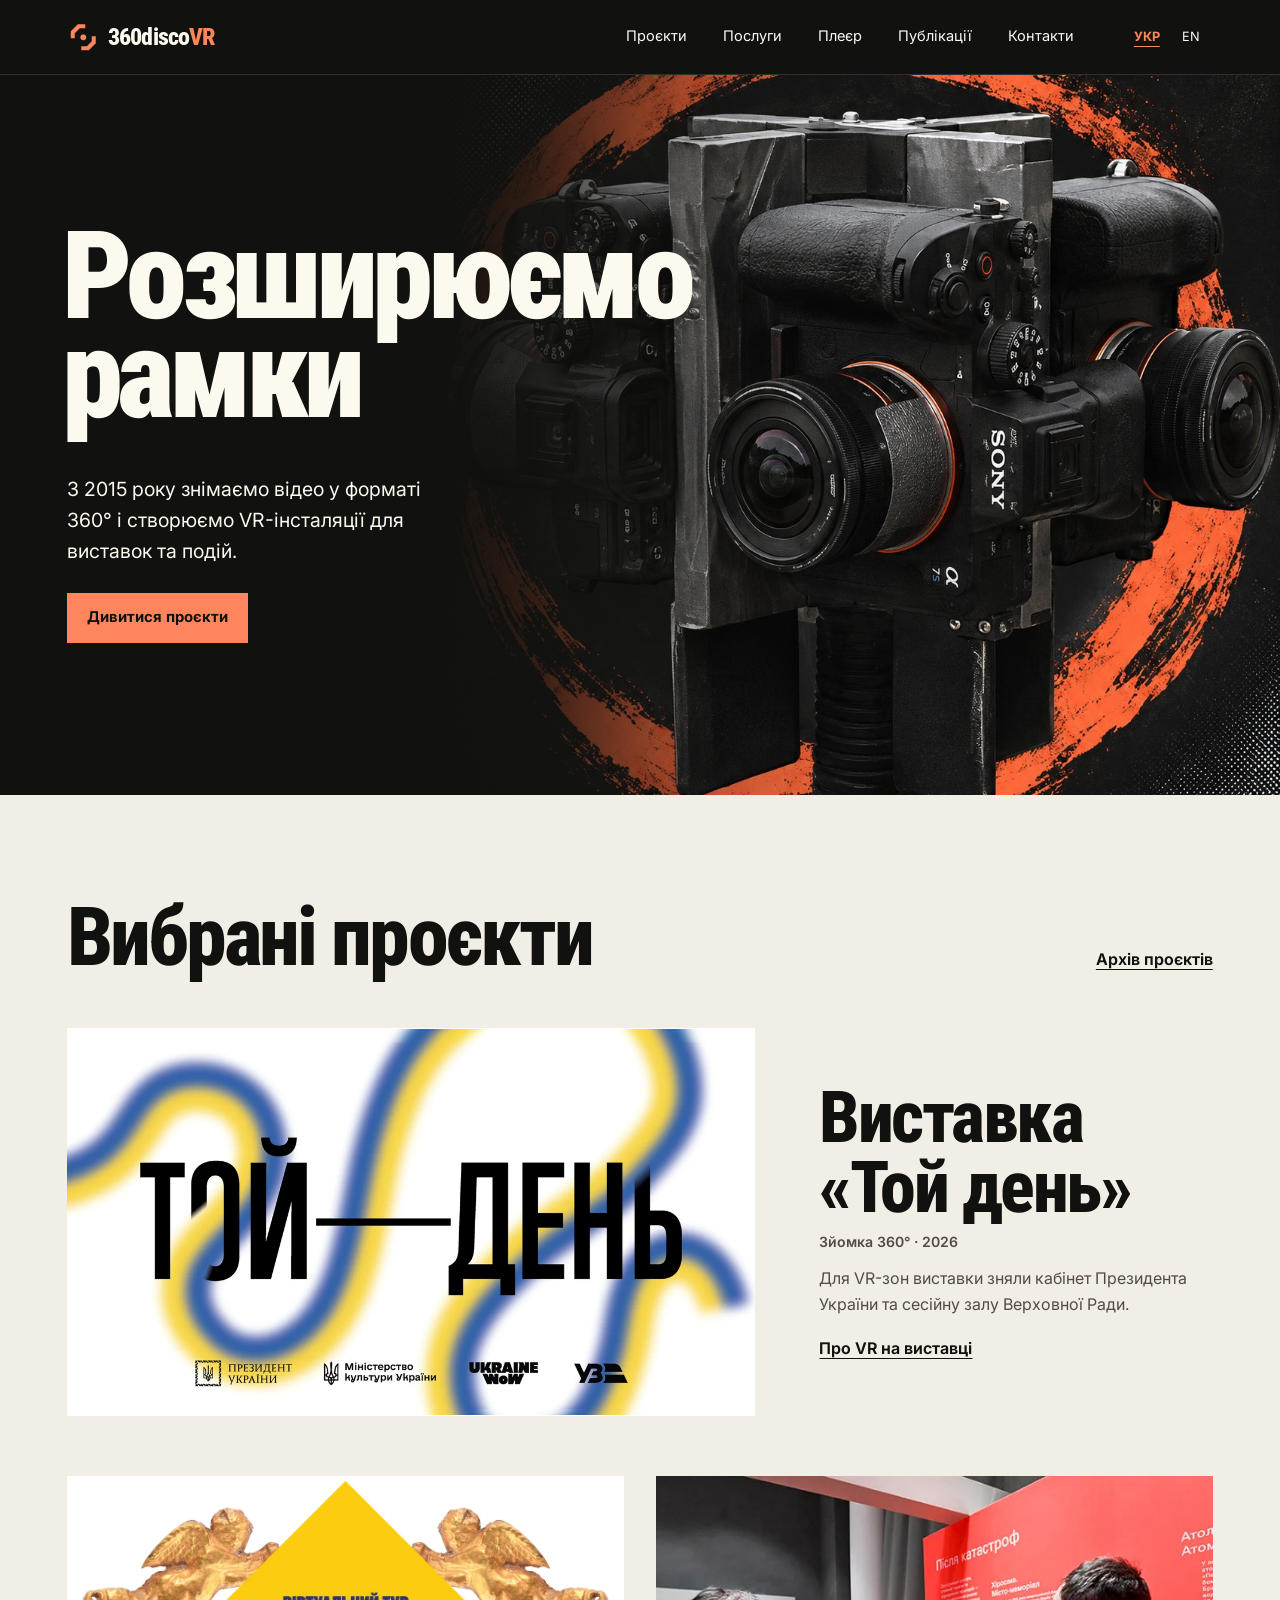
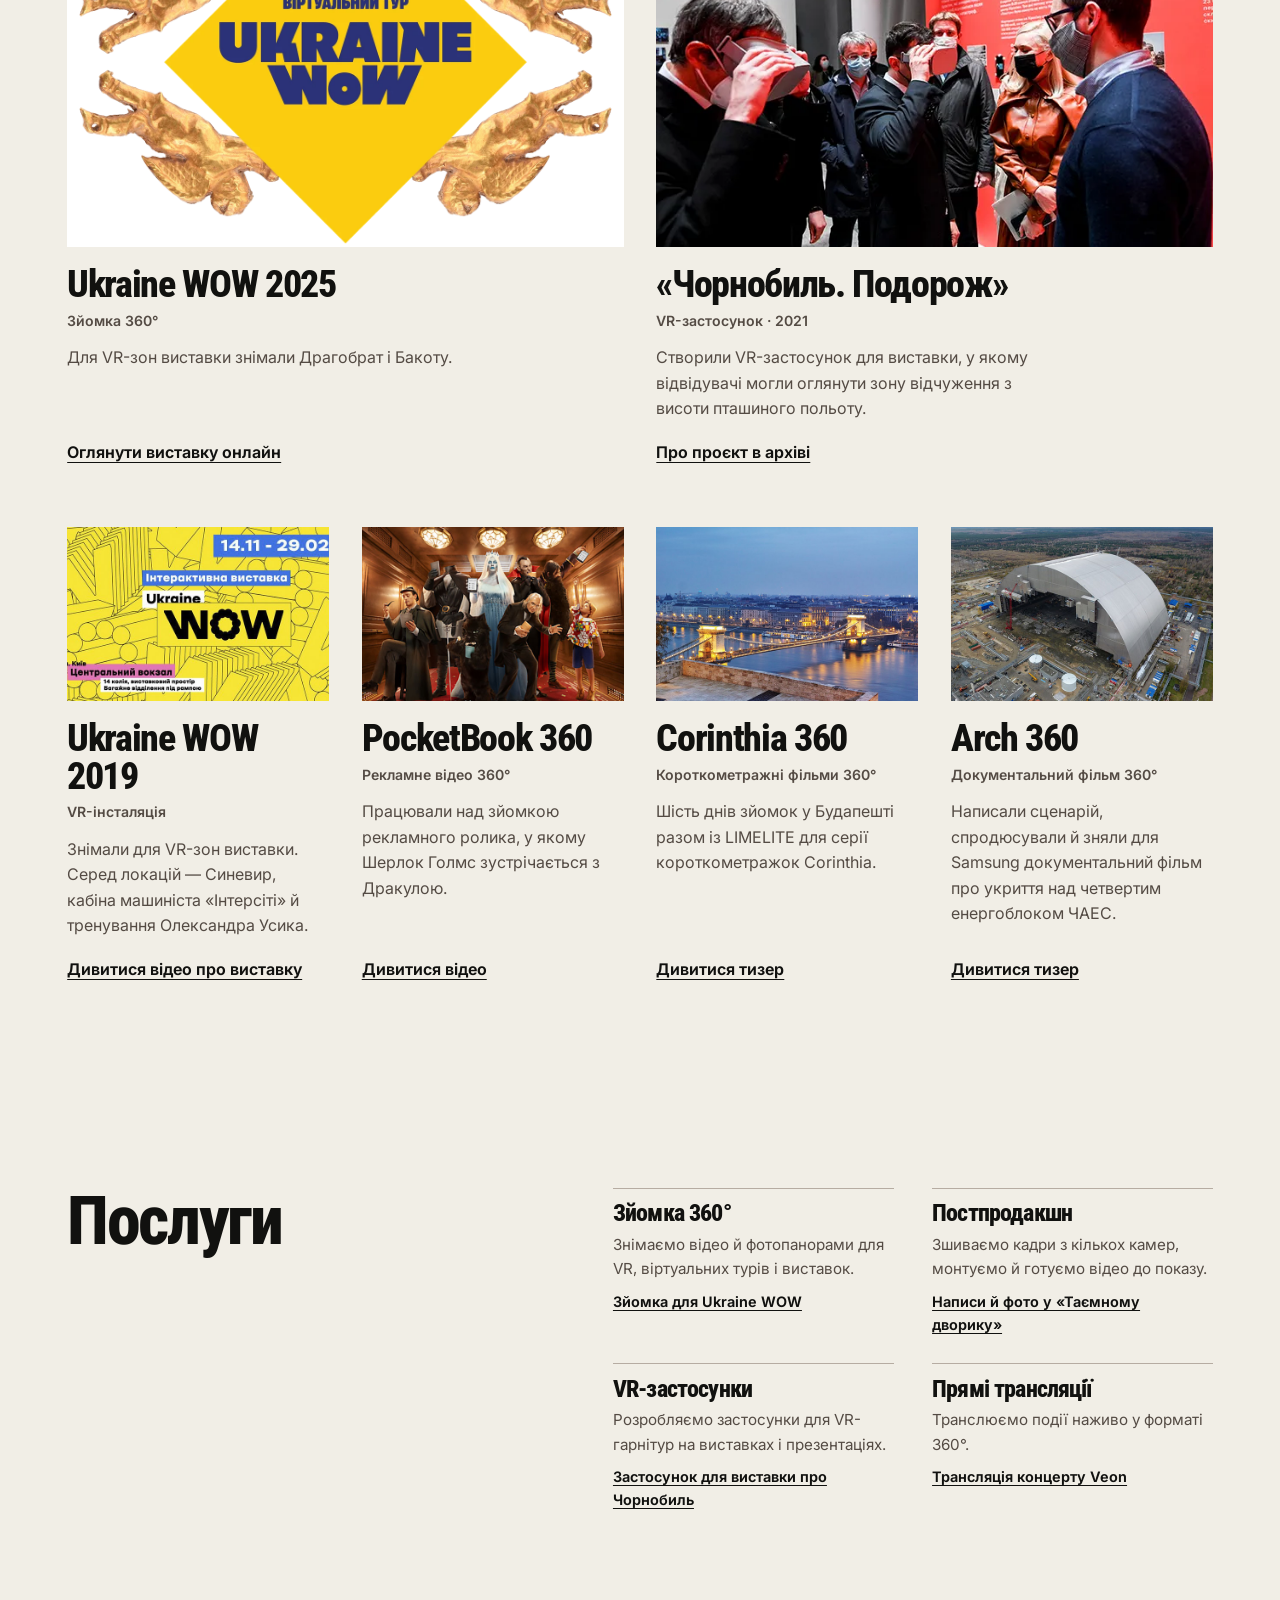
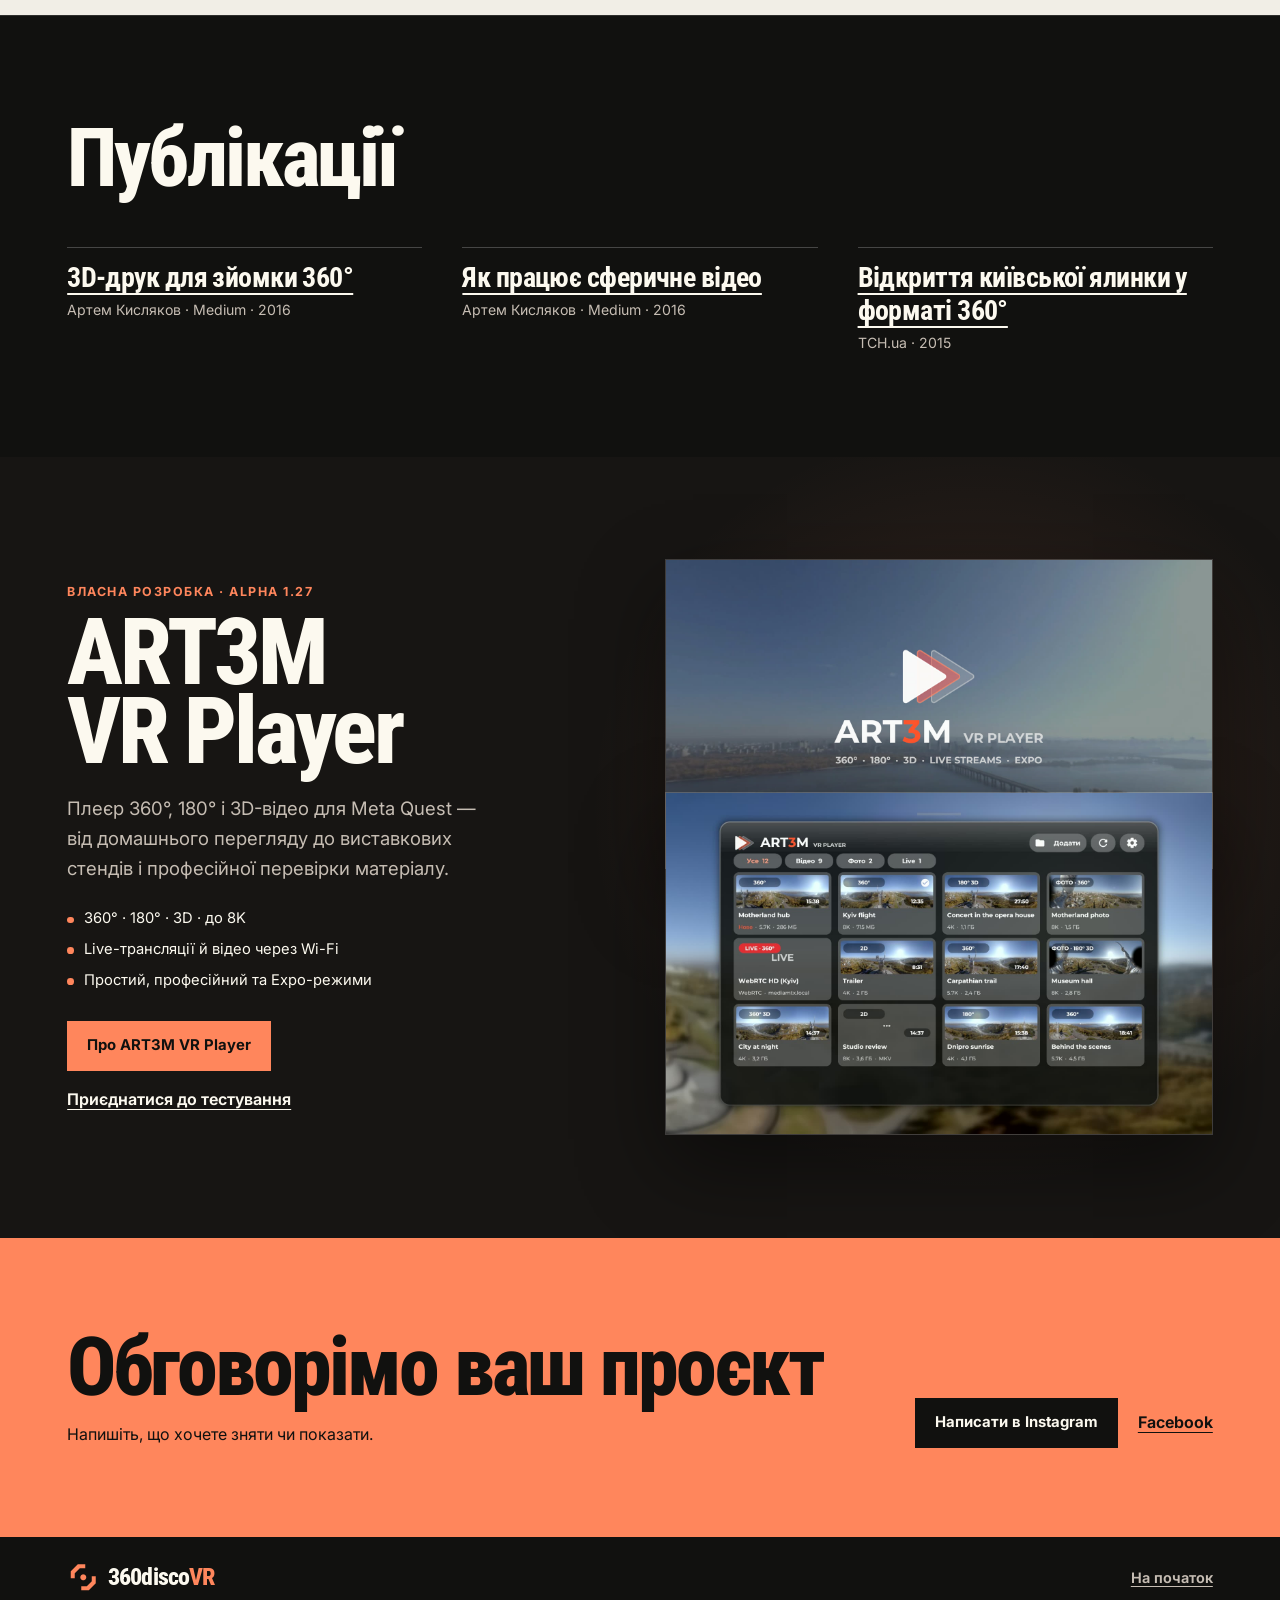
==== commit 455c4159: "Add bilingual ART3M VR Player pages" ====
--- a/index.html
+++ b/index.html
@@ -65,6 +65,7 @@
       <nav class="primary-nav" aria-label="Основна навігація">
         <a href="#work">Проєкти</a>
         <a href="#services">Послуги</a>
+        <a href="#lab">Плеєр</a>
         <a href="#press">Публікації</a>
         <a href="#contact">Контакти</a>
       </nav>
@@ -91,7 +92,7 @@
       <div class="wrap">
         <div class="work-heading">
           <h2 id="work-title">Вибрані проєкти</h2>
-          <a class="text-link" href="timeline/timeline">Архів проєктів</a>
+          <a class="text-link" href="/timeline/">Архів проєктів</a>
         </div>
         <div class="work-grid" id="four">
           <article class="project project-featured project-poster" id="that-day">
@@ -124,7 +125,7 @@
               <h3>«Чорнобиль. Подорож»</h3>
               <p class="project-type">VR-застосунок · 2021</p>
               <p>Створили VR-застосунок для виставки, у якому відвідувачі могли оглянути зону відчуження з висоти пташиного польоту.</p>
-              <a class="text-link" href="timeline/timeline#chornobyl-journey">Про проєкт в архіві</a>
+              <a class="text-link" href="/timeline/#chornobyl-journey">Про проєкт в архіві</a>
             </div>
           </article>
           <article class="project" id="ukraine-wow-2019">
@@ -181,9 +182,9 @@
         </div>
         <div class="service-grid">
           <article class="service" id="one"><h3>Зйомка 360°</h3><p>Знімаємо відео й фотопанорами для VR, віртуальних турів і виставок.</p><a class="text-link" href="#ukraine-wow-2025">Зйомка для Ukraine WOW</a></article>
-          <article class="service" id="two"><h3>Постпродакшн</h3><p>Зшиваємо кадри з кількох камер, монтуємо й готуємо відео до показу.</p><a class="text-link" href="timeline/timeline#secret-courtyard">Написи й фото у «Таємному дворику»</a></article>
+          <article class="service" id="two"><h3>Постпродакшн</h3><p>Зшиваємо кадри з кількох камер, монтуємо й готуємо відео до показу.</p><a class="text-link" href="/timeline/#secret-courtyard">Написи й фото у «Таємному дворику»</a></article>
           <article class="service" id="three"><h3>VR-застосунки</h3><p>Розробляємо застосунки для VR-гарнітур на виставках і презентаціях.</p><a class="text-link" href="#chornobyl-journey">Застосунок для виставки про Чорнобиль</a></article>
-          <article class="service"><h3>Прямі трансляції</h3><p>Транслюємо події наживо у форматі 360°.</p><a class="text-link" href="timeline/timeline#veon-live">Трансляція концерту Veon</a></article>
+          <article class="service"><h3>Прямі трансляції</h3><p>Транслюємо події наживо у форматі 360°.</p><a class="text-link" href="/timeline/#veon-live">Трансляція концерту Veon</a></article>
         </div>
       </div>
     </section>
@@ -207,9 +208,25 @@
       </div>
     </section>
     <section class="lab" id="lab" aria-labelledby="lab-title">
-      <div class="wrap">
-        <h2 id="lab-title">ART3M VR Player</h2>
-        <p>Розробляємо відеоплеєр для VR-гарнітур.</p>
+      <div class="wrap player-showcase">
+        <div class="player-copy">
+          <p class="player-kicker">Власна розробка · Alpha 1.27</p>
+          <h2 id="lab-title">ART3M<br>VR Player</h2>
+          <p class="player-lead">Плеєр 360°, 180° і 3D-відео для Meta Quest — від домашнього перегляду до виставкових стендів і професійної перевірки матеріалу.</p>
+          <ul class="player-facts" aria-label="Ключові можливості">
+            <li>360° · 180° · 3D · до 8K</li>
+            <li>Live-трансляції й відео через Wi-Fi</li>
+            <li>Простий, професійний та Expo-режими</li>
+          </ul>
+          <div class="player-actions">
+            <a class="button button-primary" href="/player/">Про ART3M VR Player</a>
+            <a class="text-link" href="/player/#testers">Приєднатися до тестування</a>
+          </div>
+        </div>
+        <div class="player-visual" aria-label="Екрани ART3M VR Player">
+          <img class="player-cover" src="player/img/cover.jpg" alt="ART3M VR Player над панорамою Києва" width="1600" height="900" loading="lazy" decoding="async">
+          <img class="player-screen" src="player/img/library_uk.jpg" alt="Бібліотека відео ART3M VR Player у шоломі" width="1600" height="1000" loading="lazy" decoding="async">
+        </div>
       </div>
     </section>
     <section class="contact" id="contact" aria-labelledby="contact-title">
--- a/styles.css
+++ b/styles.css
@@ -101,9 +101,24 @@
   .press-list { grid-template-columns: 1fr; }
 }
 
-.lab { background: #201915; padding-block: clamp(1.75rem, 4vw, 3.5rem); }
-.lab h2 { font-size: clamp(1.65rem, 3vw, 2.4rem); text-wrap: unset; }
-.lab p { margin-top: .4rem; color: var(--muted); }
+.lab { position: relative; overflow: hidden; background: #171513; padding-block: var(--section-space); }
+.lab::before { position: absolute; inset: 0; content: ""; background: radial-gradient(circle at 76% 45%, #ff865c26, transparent 36%); pointer-events: none; }
+.player-showcase { position: relative; display: grid; grid-template-columns: minmax(0, .82fr) minmax(26rem, 1.18fr); align-items: center; gap: clamp(2.5rem, 7vw, 7rem); }
+.player-copy { position: relative; z-index: 1; }
+.player-kicker { color: var(--accent); font-size: .78rem; font-weight: 700; letter-spacing: .12em; text-transform: uppercase; }
+.lab h2 { margin-top: .7rem; font-size: clamp(3.5rem, 7.3vw, 7rem); line-height: .84; text-wrap: unset; }
+.player-lead { max-width: 42ch; margin-top: 1.5rem; color: var(--muted); font-size: clamp(1rem, 1.45vw, 1.18rem); }
+.player-facts { display: grid; gap: .45rem; margin: 1.5rem 0 0; padding: 0; color: var(--white); font-size: .92rem; list-style: none; }
+.player-facts li { display: flex; gap: .65rem; align-items: baseline; }
+.player-facts li::before { flex: none; width: .42rem; height: .42rem; border-radius: 50%; background: var(--accent); content: ""; }
+.player-actions { display: flex; flex-wrap: wrap; align-items: center; gap: 1rem 1.4rem; margin-top: 1.8rem; }
+.player-actions .button-primary { margin-top: 0; }
+.player-actions .text-link { color: var(--white); }
+.player-visual { position: relative; min-height: clamp(25rem, 45vw, 39rem); }
+.player-visual img { position: absolute; border: 1px solid #ffffff2b; box-shadow: 0 2rem 5rem #00000070; }
+.player-cover, .player-screen { right: 0; width: 88%; }
+.player-cover { top: 0; }
+.player-screen { bottom: 0; }
 
 .services { padding-block: var(--section-space); }
 .services-inner { display: grid; grid-template-columns: minmax(0, .85fr) minmax(0, 1.15fr); gap: clamp(1.8rem, 8vw, 8rem); align-items: start; }
@@ -144,9 +159,9 @@
 .archive { background: var(--paper); }
 .archive-intro { background: var(--black); }
 .archive-list { color-scheme: light; color: var(--black); }
-.archive-year { display: grid; grid-template-columns: minmax(6rem, .24fr) minmax(0, 1fr); gap: clamp(1rem, 4vw, 4.5rem); padding-block: clamp(1.5rem, 4vw, 3.5rem); border-top: 1px solid #b6aca2; }
+.archive-year { display: grid; grid-template-columns: auto minmax(0, 1fr); gap: clamp(1.25rem, 3vw, 3rem); padding-block: clamp(1.5rem, 3vw, 2.75rem); border-top: 1px solid #b6aca2; }
 .archive-list :is(h2, article, a) { scroll-margin-top: 4.5rem; }
-.archive-year h2 { font-size: clamp(2.55rem, 5.2vw, 5rem); text-wrap: unset; }
+.archive-year h2 { font-size: clamp(2.55rem, 4vw, 3.75rem); text-wrap: unset; }
 .archive-project { padding-block: 1.5rem; }
 .archive-project:first-child { padding-top: 0; }
 .archive-project:last-child { padding-bottom: 0; }
@@ -156,7 +171,35 @@
 .archive-copy p { max-width: 66ch; margin-top: .65rem; color: var(--paper-muted); }
 .archive-project .archive-date { margin: 0 0 .55rem; font-size: .88rem; font-weight: 600; }
 .archive-cover { width: 100%; max-height: 17rem; object-fit: contain; object-position: right top; }
-.archive-project-poster .archive-cover { aspect-ratio: 3 / 2; object-position: center; background: white; }
+.archive-photos { display: grid; gap: 1rem; }
+.archive-photo { margin: 0; }
+.archive-photo figcaption { margin-top: .45rem; color: var(--paper-muted); font-size: .875rem; }
+.archive-project-media:has(> .archive-photos > :nth-child(2)) { grid-template-columns: minmax(0, 1fr); gap: 1rem; }
+.archive-photos:has(> :nth-child(2)) {
+  grid-template-columns: repeat(2, minmax(0, 1fr));
+  gap: clamp(.65rem, 1.5vw, 1rem);
+}
+.archive-photos:has(> :nth-child(2)) > .archive-cover,
+.archive-photos:has(> :nth-child(2)) .archive-photo img {
+  aspect-ratio: 4 / 3;
+  max-height: none;
+  object-fit: contain;
+  object-position: center;
+  background: #e6e1d7;
+}
+.archive-project-poster .archive-photos > .archive-cover { background: white; }
+
+@media (min-width: 760px) {
+  .archive-photos:has(> :nth-child(3):last-child) { grid-template-columns: repeat(3, minmax(0, 1fr)); }
+}
+
+@media (min-width: 1040px) {
+  .archive-photos:has(> :nth-child(4):last-child) { grid-template-columns: repeat(4, minmax(0, 1fr)); }
+}
+
+@media (max-width: 759px) {
+  .archive-photos:has(> :nth-child(3):last-child) > .archive-cover { grid-column: 1 / -1; max-height: 14rem; }
+}
 
 @media (max-width: 960px) {
   .work-grid { grid-template-columns: repeat(2, minmax(0, 1fr)); }
@@ -172,6 +215,9 @@
   .hero-copy { max-width: 64%; }
   .project-featured { grid-template-columns: minmax(0, 1.2fr) minmax(0, 1fr); }
   .services-inner { grid-template-columns: 1fr; }
+  .player-showcase { grid-template-columns: 1fr; }
+  .player-copy { max-width: 42rem; }
+  .player-visual { min-height: clamp(23rem, 77vw, 35rem); }
   .contact-inner { flex-direction: column; align-items: flex-start; }
 }
 
@@ -198,10 +244,13 @@
   .work-grid, .project-featured { grid-template-columns: 1fr; }
   .project-featured { gap: 1.1rem; }
   .project-featured .project-visual { aspect-ratio: 3 / 2; }
+  .lab h2 { font-size: clamp(3.3rem, 18vw, 5.25rem); }
+  .player-visual { min-height: clamp(18rem, 85vw, 27rem); }
+  .player-cover, .player-screen { width: 94%; }
   .footer { flex-wrap: wrap; }
   .footer .brand { flex-basis: 100%; }
   .archive-year, .archive-project-media { grid-template-columns: 1fr; gap: 1rem; }
-  .archive-project-media:not(.archive-project-poster) .archive-cover { object-position: left top; }
+  .archive-project-media > .archive-cover { object-position: left top; }
 }
 
 @media (max-width: 400px) {
